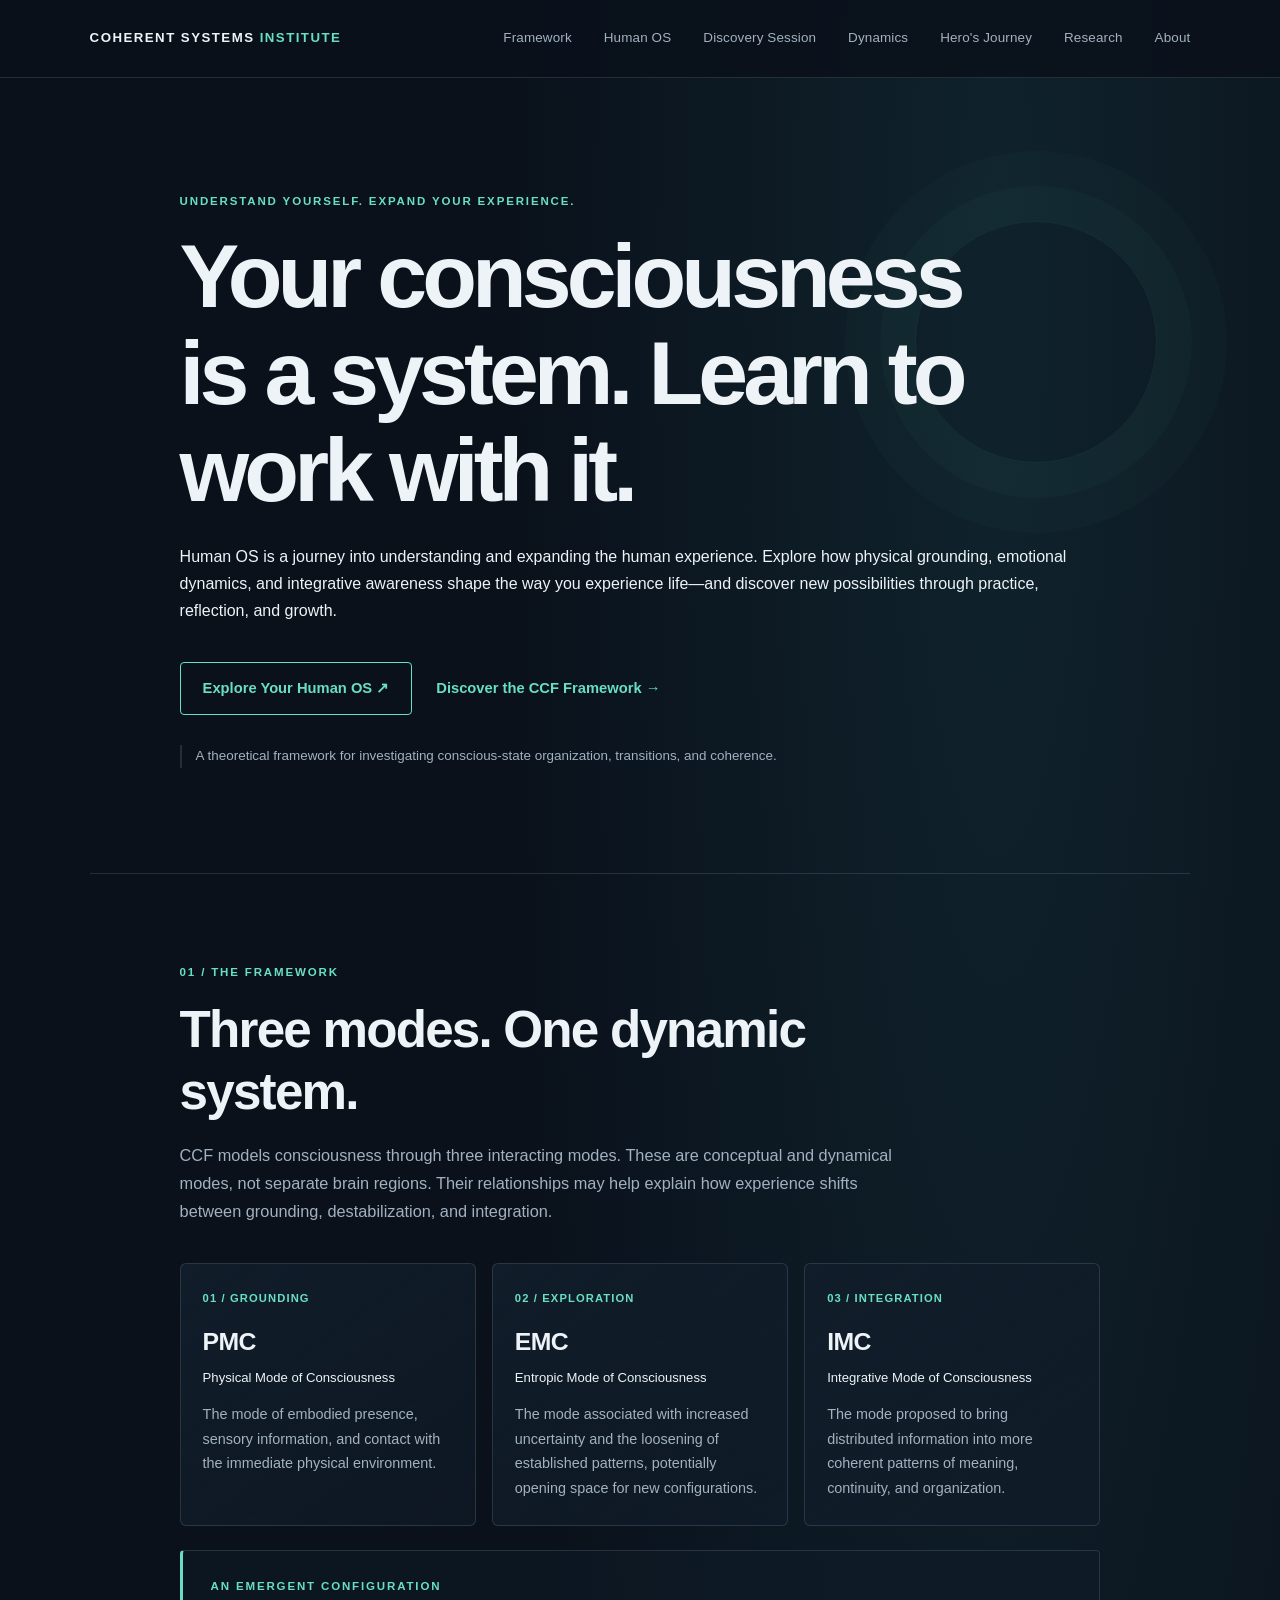
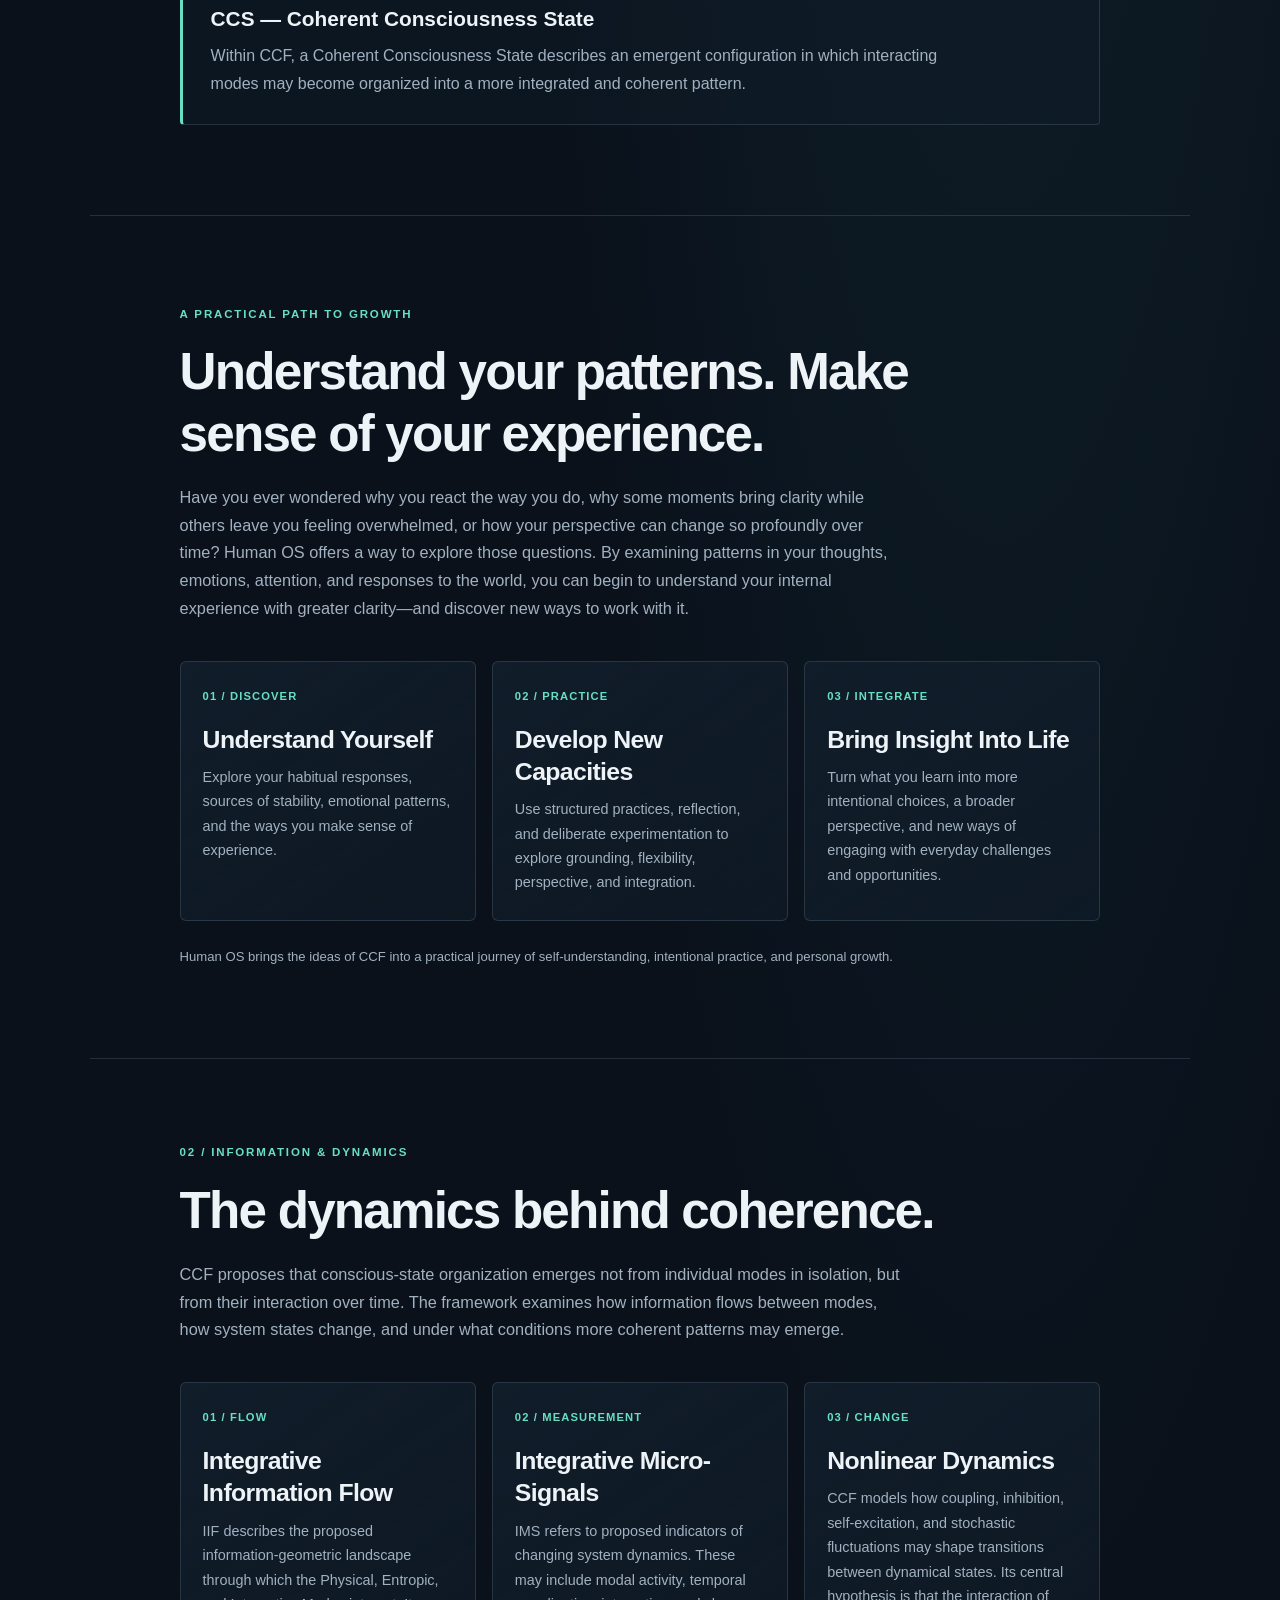
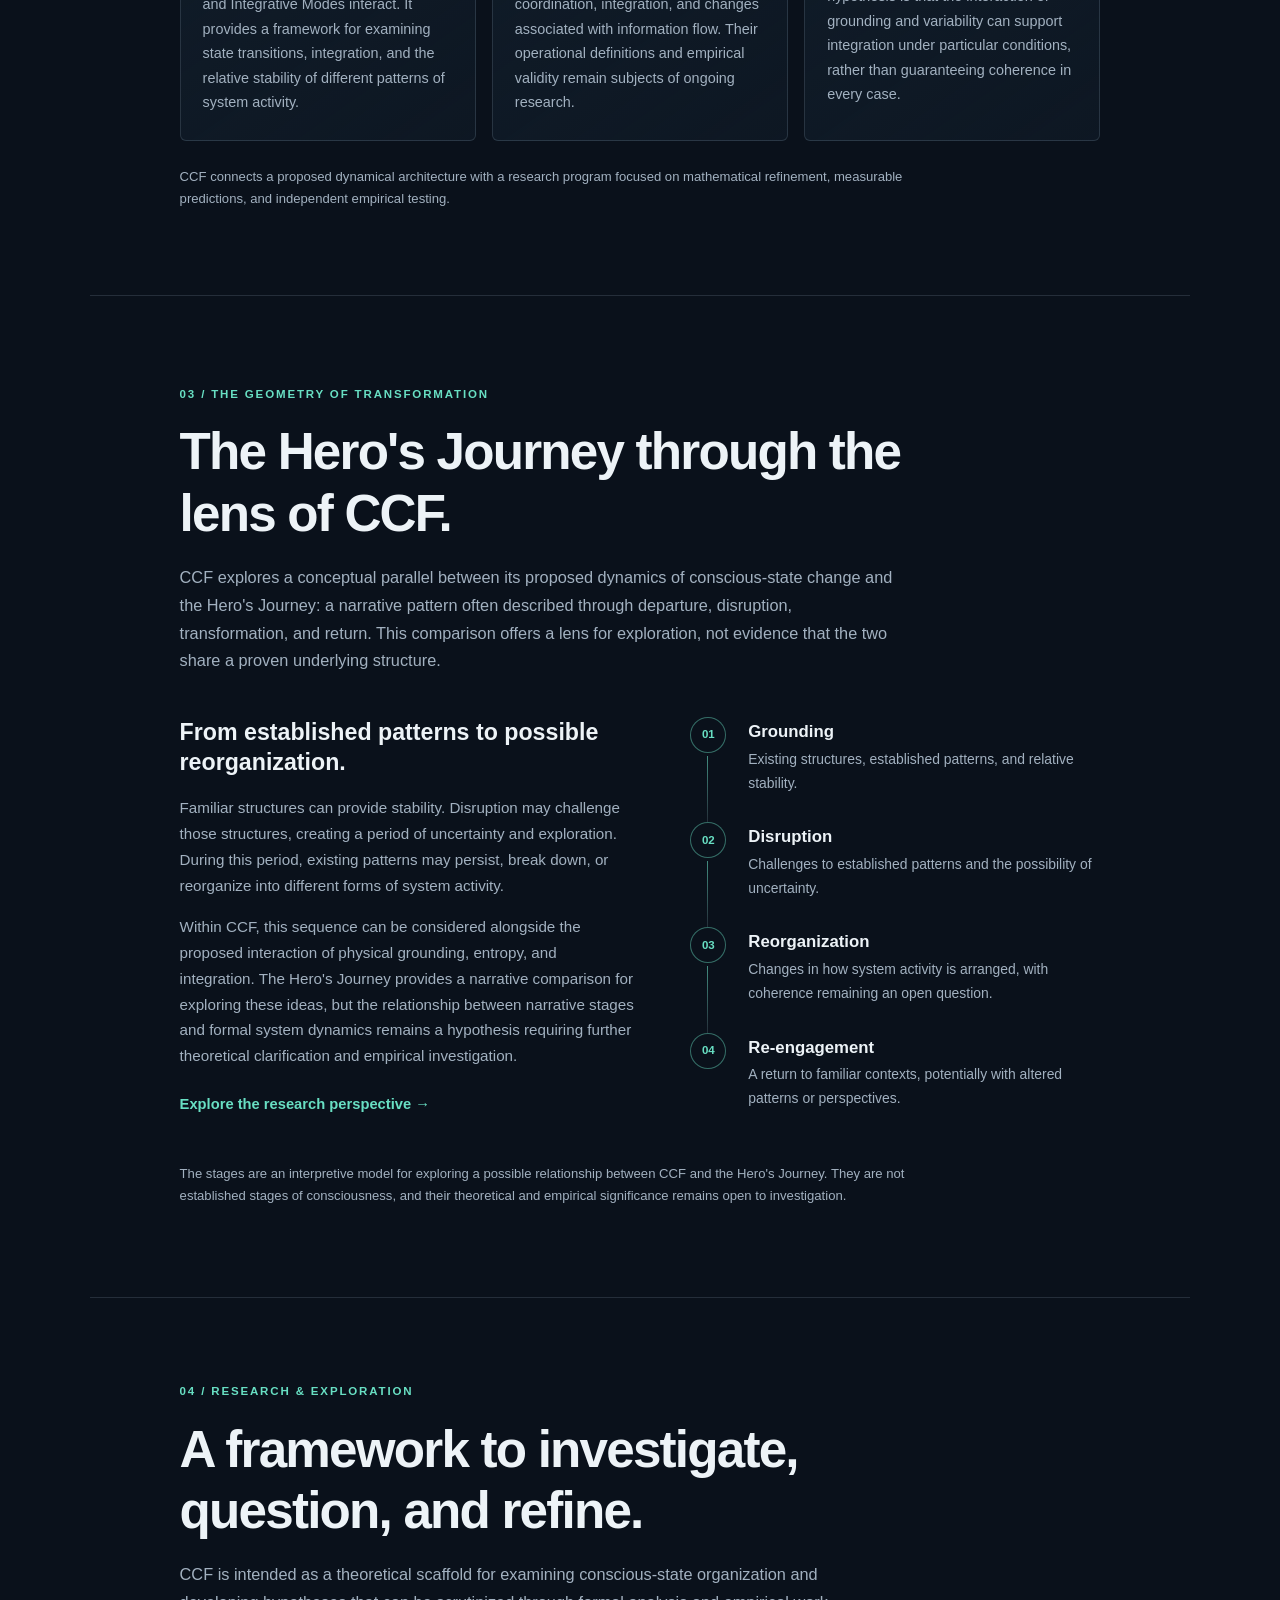
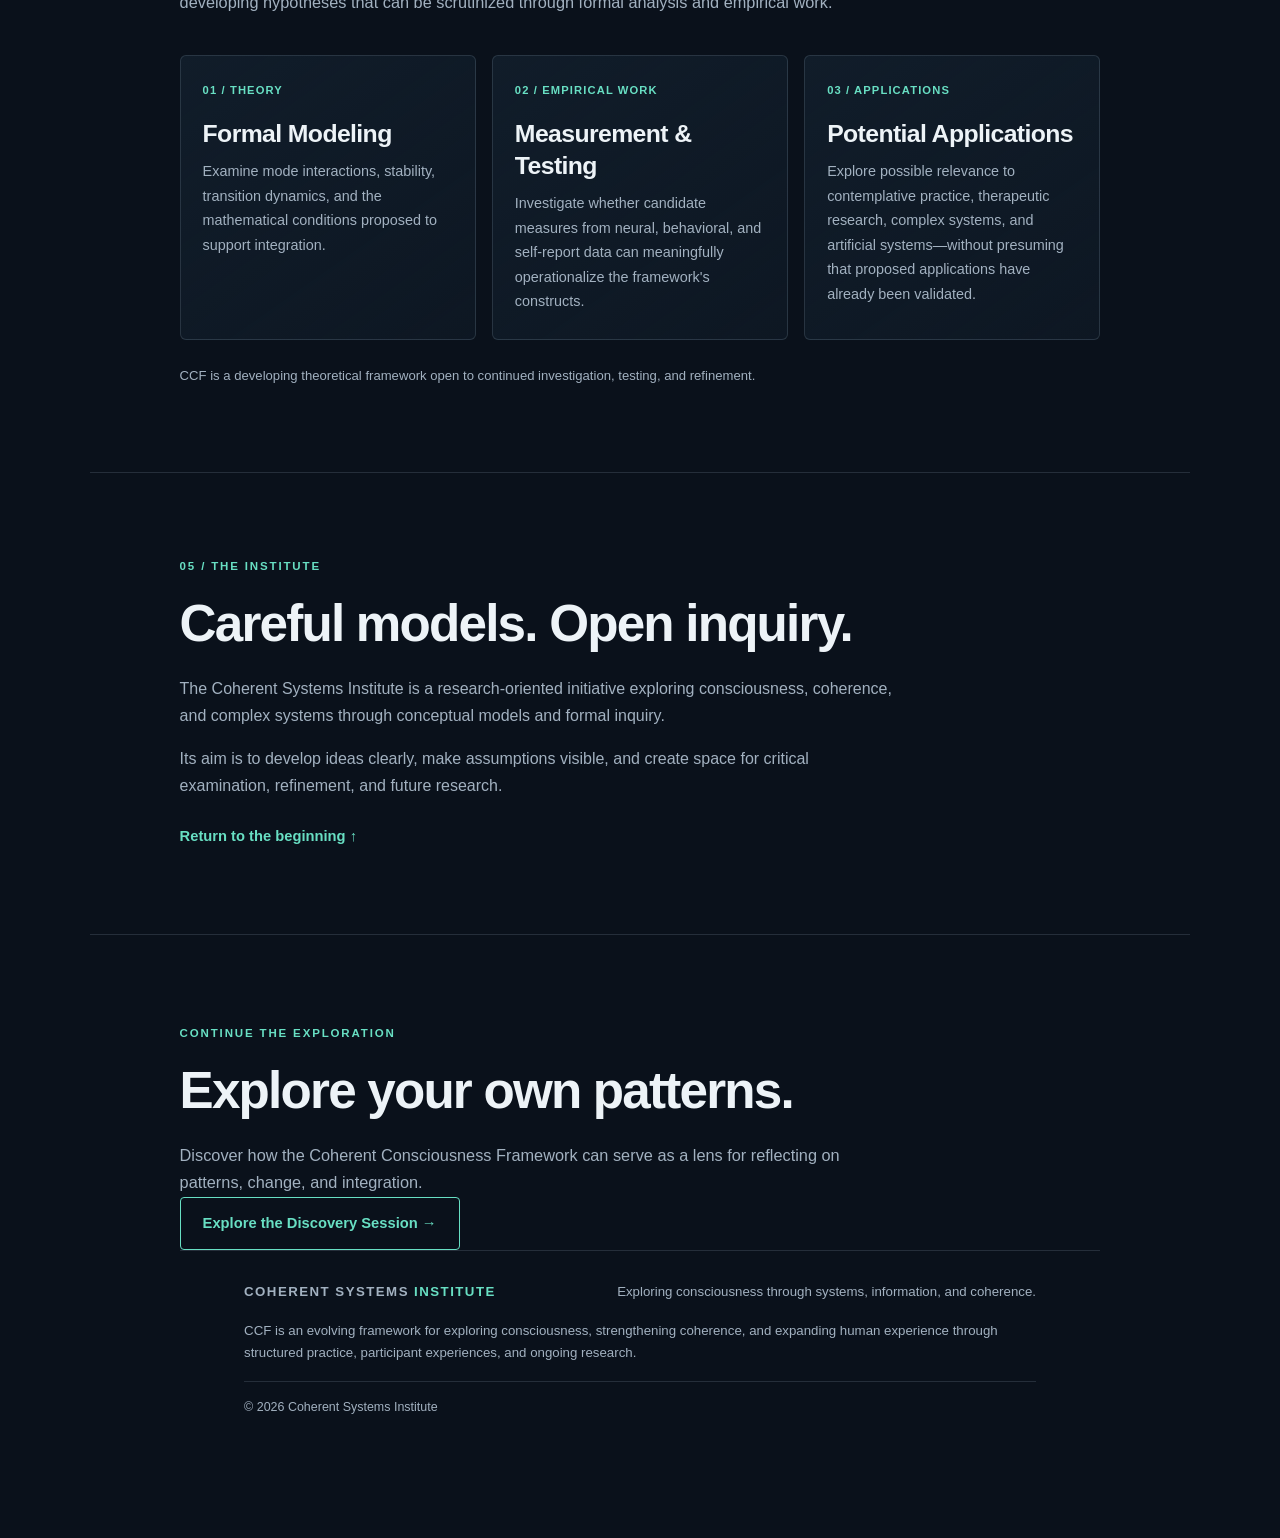
==== index.html @ 63ec87c4 "commit" ====
<!doctype html>
<html lang="en">
<head>
  <meta charset="utf-8">
  <meta name="viewport" content="width=device-width, initial-scale=1">

  <meta
    name="description"
    content="Explore the Coherent Consciousness Framework (CCF), a theoretical model of consciousness involving three interacting modes, Integrative Information Flow, and coherent conscious states."
  >

  <meta name="theme-color" content="#0b1118">
  <title>Coherent Systems Institute | Coherent Consciousness Framework</title>

  <link rel="stylesheet" href="css/style.css">
  <script src="js/script.js" defer></script>
</head>

<body>
  <header class="site-header">
    <a class="brand" href="#home" aria-label="Coherent Systems Institute home">
      COHERENT SYSTEMS <span>INSTITUTE</span>
    </a>

    <nav aria-label="Main navigation">
  <a href="framework.html">Framework</a>
  <a href="human-os.html">Human OS</a>
  <a href="discovery-session.html">Discovery Session</a>
  <a href="index.html#dynamics">Dynamics</a>
  <a href="index.html#journey">Hero's Journey</a>
  <a href="index.html#research">Research</a>
  <a href="index.html#about">About</a>
</nav>

  </header>

  <main id="home">
    <!-- HERO -->
    <section class="hero">
      <p class="eyebrow">
        UNDERSTAND YOURSELF. EXPAND YOUR EXPERIENCE.
      </p>

      <h1>Your consciousness is a system. Learn to work with it.</h1>

      <p>
          Human OS is a journey into understanding and expanding the human
          experience. Explore how physical grounding, emotional dynamics,
          and integrative awareness shape the way you experience life—and
          discover new possibilities through practice, reflection, and growth.
      </p>

      <div class="hero-actions">
      <a class="button" href="human-os.html">
        Explore Your Human OS ↗
      </a>
      <a class="text-link" href="framework.html">
        Discover the CCF Framework →
      </a>
      </div>

      <p class="hero-note">
        A theoretical framework for investigating conscious-state
        organization, transitions, and coherence.
      </p>
    </section>

    <!-- THE THREE FUNDAMENTAL MODES -->
    <section id="framework" class="section">
      <p class="eyebrow">01 / THE FRAMEWORK</p>

      <h2>Three modes. One dynamic system.</h2>

      <p class="section-intro">
        CCF models consciousness through three interacting modes.
        These are conceptual and dynamical modes, not separate brain
        regions. Their relationships may help explain how experience
        shifts between grounding, destabilization, and integration.
      </p>

      <div class="cards">
        <article class="card">
          <span class="card-number">01 / GROUNDING</span>
          <h3>PMC</h3>
          <p class="card-subtitle">Physical Mode of Consciousness</p>
          <p>
            The mode of embodied presence, sensory information, and
            contact with the immediate physical environment.
          </p>
        </article>

        <article class="card">
          <span class="card-number">02 / EXPLORATION</span>
          <h3>EMC</h3>
          <p class="card-subtitle">Entropic Mode of Consciousness</p>
          <p>
            The mode associated with increased uncertainty and the
            loosening of established patterns, potentially opening
            space for new configurations.
          </p>
        </article>

        <article class="card">
          <span class="card-number">03 / INTEGRATION</span>
          <h3>IMC</h3>
          <p class="card-subtitle">Integrative Mode of Consciousness</p>
          <p>
            The mode proposed to bring distributed information into
            more coherent patterns of meaning, continuity, and
            organization.
          </p>
        </article>
      </div>

      <div class="framework-note">
        <p class="eyebrow">AN EMERGENT CONFIGURATION</p>
        <h3>CCS — Coherent Consciousness State</h3>
        <p>
          Within CCF, a Coherent Consciousness State describes an emergent
         configuration in which interacting modes may become organized
         into a more integrated and coherent pattern.
        </p>
      </div>
    </section>

    <!-- HUMAN OS -->
    <section id="human-os" class="section">
      <p class="eyebrow">A PRACTICAL PATH TO GROWTH</p>

      <h2>Understand your patterns. Make sense of your experience.</h2>

      <p class="section-intro">
        Have you ever wondered why you react the way you do, why some
        moments bring clarity while others leave you feeling overwhelmed,
        or how your perspective can change so profoundly over time?

        Human OS offers a way to explore those questions. By examining
        patterns in your thoughts, emotions, attention, and responses to
        the world, you can begin to understand your internal experience
        with greater clarity—and discover new ways to work with it.
      </p>

      <div class="cards">
        <article class="card">
          <span class="card-number">01 / DISCOVER</span>
          <h3>Understand Yourself</h3>
          <p>
            Explore your habitual responses, sources of stability,
            emotional patterns, and the ways you make sense of experience.
          </p>
        </article>

        <article class="card">
          <span class="card-number">02 / PRACTICE</span>
          <h3>Develop New Capacities</h3>
          <p>
            Use structured practices, reflection, and deliberate
            experimentation to explore grounding, flexibility,
            perspective, and integration.
          </p>
        </article>

        <article class="card">
          <span class="card-number">03 / INTEGRATE</span>
          <h3>Bring Insight Into Life</h3>
          <p>
            Turn what you learn into more intentional choices,
            a broader perspective, and new ways of engaging with
            everyday challenges and opportunities.
          </p>
        </article>
      </div>

      <p class="section-footnote">
        Human OS brings the ideas of CCF into a practical journey of
        self-understanding, intentional practice, and personal growth.
      </p>
    </section>
    
    <!-- INFORMATION FLOW AND DYNAMICS -->
    <section id="dynamics" class="section research-section">
  <p class="eyebrow">02 / INFORMATION & DYNAMICS</p>

  <h2>The dynamics behind coherence.</h2>

  <p class="section-intro">
    CCF proposes that conscious-state organization emerges not
    from individual modes in isolation, but from their interaction
    over time. The framework examines how information flows between
    modes, how system states change, and under what conditions
    more coherent patterns may emerge.
  </p>

  <div class="cards">
    <article class="card">
      <span class="card-number">01 / FLOW</span>
      <h3>Integrative Information Flow</h3>
      <p>
        IIF describes the proposed information-geometric landscape
        through which the Physical, Entropic, and Integrative Modes
        interact. It provides a framework for examining state
        transitions, integration, and the relative stability of
        different patterns of system activity.
      </p>
    </article>

    <article class="card">
      <span class="card-number">02 / MEASUREMENT</span>
      <h3>Integrative Micro-Signals</h3>
      <p>
        IMS refers to proposed indicators of changing system
        dynamics. These may include modal activity, temporal
        coordination, integration, and changes associated with
        information flow. Their operational definitions and
        empirical validity remain subjects of ongoing research.
      </p>
    </article>

    <article class="card">
      <span class="card-number">03 / CHANGE</span>
      <h3>Nonlinear Dynamics</h3>
      <p>
        CCF models how coupling, inhibition, self-excitation,
        and stochastic fluctuations may shape transitions between
        dynamical states. Its central hypothesis is that the
        interaction of grounding and variability can support
        integration under particular conditions, rather than
        guaranteeing coherence in every case.
      </p>
    </article>
  </div>

  <p class="section-footnote">
    CCF connects a proposed dynamical architecture with a research
    program focused on mathematical refinement, measurable
    predictions, and independent empirical testing.
  </p>
</section>

    <!-- HERO'S JOURNEY -->
    <section id="journey" class="section journey-section">
  <p class="eyebrow">03 / THE GEOMETRY OF TRANSFORMATION</p>

  <h2>The Hero's Journey through the lens of CCF.</h2>

  <p class="section-intro">
    CCF explores a conceptual parallel between its proposed
    dynamics of conscious-state change and the Hero's Journey:
    a narrative pattern often described through departure,
    disruption, transformation, and return. This comparison
    offers a lens for exploration, not evidence that the two
    share a proven underlying structure.
  </p>

  <div class="journey-content">
    <div class="journey-copy">
      <h3>From established patterns to possible reorganization.</h3>

      <p>
        Familiar structures can provide stability. Disruption
        may challenge those structures, creating a period of
        uncertainty and exploration. During this period, existing
        patterns may persist, break down, or reorganize into
        different forms of system activity.
      </p>

      <p>
        Within CCF, this sequence can be considered alongside
        the proposed interaction of physical grounding, entropy,
        and integration. The Hero's Journey provides a narrative
        comparison for exploring these ideas, but the relationship
        between narrative stages and formal system dynamics
        remains a hypothesis requiring further theoretical
        clarification and empirical investigation.
      </p>

      <a class="text-link" href="#research">
        Explore the research perspective →
      </a>
    </div>

    <div class="journey-stages" aria-label="Conceptual stages in an interpretive transformation model">
      <div class="journey-stage">
        <span class="stage-marker">01</span>
        <div>
          <h3>Grounding</h3>
          <p>Existing structures, established patterns, and relative stability.</p>
        </div>
      </div>

      <div class="journey-stage">
        <span class="stage-marker">02</span>
        <div>
          <h3>Disruption</h3>
          <p>Challenges to established patterns and the possibility of uncertainty.</p>
        </div>
      </div>

      <div class="journey-stage">
        <span class="stage-marker">03</span>
        <div>
          <h3>Reorganization</h3>
          <p>Changes in how system activity is arranged, with coherence remaining an open question.</p>
        </div>
      </div>

      <div class="journey-stage">
        <span class="stage-marker">04</span>
        <div>
          <h3>Re-engagement</h3>
          <p>A return to familiar contexts, potentially with altered patterns or perspectives.</p>
        </div>
      </div>
    </div>
  </div>

  <p class="section-footnote">
    The stages are an interpretive model for exploring a possible
    relationship between CCF and the Hero's Journey. They are not
    established stages of consciousness, and their theoretical
    and empirical significance remains open to investigation.
  </p>
</section>

    <!-- RESEARCH -->
    <section id="research" class="section research-section">
      <p class="eyebrow">04 / RESEARCH & EXPLORATION</p>

      <h2>A framework to investigate, question, and refine.</h2>

      <p class="section-intro">
        CCF is intended as a theoretical scaffold for examining
        conscious-state organization and developing hypotheses that
        can be scrutinized through formal analysis and empirical work.
      </p>

      <div class="cards">
        <article class="card">
          <span class="card-number">01 / THEORY</span>
          <h3>Formal Modeling</h3>
          <p>
            Examine mode interactions, stability, transition dynamics,
            and the mathematical conditions proposed to support
            integration.
          </p>
        </article>

        <article class="card">
          <span class="card-number">02 / EMPIRICAL WORK</span>
          <h3>Measurement & Testing</h3>
          <p>
            Investigate whether candidate measures from neural,
            behavioral, and self-report data can meaningfully
            operationalize the framework's constructs.
          </p>
        </article>

        <article class="card">
          <span class="card-number">03 / APPLICATIONS</span>
          <h3>Potential Applications</h3>
          <p>
            Explore possible relevance to contemplative practice,
            therapeutic research, complex systems, and artificial
            systems—without presuming that proposed applications
            have already been validated.
          </p>
        </article>
      </div>

      <p class="section-footnote">
        CCF is a developing theoretical framework open to continued
        investigation, testing, and refinement.
      </p>
    </section>

    <!-- INSTITUTE -->
    <section id="about" class="section about-section">
      <p class="eyebrow">05 / THE INSTITUTE</p>

      <h2>Careful models. Open inquiry.</h2>

      <p>
        The Coherent Systems Institute is a research-oriented initiative
        exploring consciousness, coherence, and complex systems through
        conceptual models and formal inquiry.
      </p>

      <p>
        Its aim is to develop ideas clearly, make assumptions visible,
        and create space for critical examination, refinement, and
        future research.
      </p>

      <a class="text-link" href="#home">Return to the beginning ↑</a>
    </section>
  </main>
<section class="section discovery-cta">
  <p class="eyebrow">CONTINUE THE EXPLORATION</p>
  <h2>Explore your own patterns.</h2>
  <p class="section-intro">
    Discover how the Coherent Consciousness Framework can serve
    as a lens for reflecting on patterns, change, and integration.
  </p>
  <a class="button button-primary" href="discovery-session.html">
    Explore the Discovery Session →
  </a>
<footer class="site-footer">
    <a class="brand" href="#home">
      COHERENT SYSTEMS <span>INSTITUTE</span>
    </a>

    <p>
      Exploring consciousness through systems, information, and coherence.
    </p>

    <p class="footer-note">
      CCF is an evolving framework for exploring consciousness,
      strengthening coherence, and expanding human experience through
      structured practice, participant experiences, and ongoing research.
    </p>

    <p class="copyright">
      © <span id="current-year">2026</span> Coherent Systems Institute
    </p>
  </footer>
</body>
</html>
---- css/style.css ----
:root {
  color-scheme: dark;
  --bg: #0a111b;
  --surface: #111d2a;
  --surface-raised: #152535;
  --text: #edf3f7;
  --muted: #a2b1c0;
  --accent: #68dfc3;
  --accent-soft: rgba(104, 223, 195, 0.1);
  --border: rgba(190, 216, 230, 0.15);
  --content-width: 1100px;
}

* {
  box-sizing: border-box;
}

html {
  scroll-behavior: smooth;
  scroll-padding-top: 90px;
}

body {
  margin: 0;
  background:
    radial-gradient(
      ellipse at 78% 5%,
      rgba(40, 113, 119, 0.18),
      transparent 35%
    ),
    var(--bg);
  color: var(--text);
  font-family: Inter, "Segoe UI", Arial, sans-serif;
  line-height: 1.7;
}

a {
  color: inherit;
  text-decoration: none;
}

a:focus-visible {
  outline: 2px solid var(--accent);
  outline-offset: 5px;
}

.site-header {
  position: relative;
  z-index: 2;
  min-height: 78px;
  padding: 20px 7%;
  display: flex;
  justify-content: space-between;
  align-items: center;
  gap: 24px;
  border-bottom: 1px solid var(--border);
  background: rgba(10, 17, 27, 0.88);
}

.brand {
  flex-shrink: 0;
  font-size: 0.83rem;
  font-weight: 800;
  letter-spacing: 0.11em;
}

.brand span {
  color: var(--accent);
}

nav {
  display: flex;
  align-items: center;
  justify-content: space-between;
  gap: 32px;
  flex-wrap: wrap;
}

nav a,
footer a {
  color: var(--muted);
  font-size: 0.84rem;
  font-weight: 400;
  letter-spacing: 0.01em;
  line-height: 1.5;
  text-decoration: none;
  transition: color 0.2s ease;
}

nav a:hover,
footer a:hover {
  color: var(--accent);
}

.hero {
  position: relative;
  max-width: var(--content-width);
  min-height: 590px;
  margin: 0 auto;
  padding: 115px 7% 105px;
  display: flex;
  flex-direction: column;
  align-items: flex-start;
  justify-content: center;
}

.hero::before {
  content: "";
  position: absolute;
  top: 18%;
  right: 3%;
  width: 240px;
  height: 240px;
  border: 1px solid rgba(104, 223, 195, 0.08);
  border-radius: 50%;
  box-shadow:
    0 0 0 35px rgba(104, 223, 195, 0.025),
    0 0 0 70px rgba(104, 223, 195, 0.018);
  pointer-events: none;
}

.eyebrow {
  margin-bottom: 18px;
  color: var(--accent);
  font-size: 0.72rem;
  font-weight: 700;
  letter-spacing: 0.16em;
  line-height: 1.5;
}

h1,
h2,
h3,
p {
  margin-top: 0;
}

h1 {
  position: relative;
  max-width: 850px;
  margin-bottom: 24px;
  font-size: clamp(2.7rem, 7vw, 5.6rem);
  line-height: 1.08;
  letter-spacing: -0.055em;
}

h1 em {
  color: var(--accent);
  font-weight: 500;
  font-style: normal;
}

.intro {
  max-width: 650px;
  margin-bottom: 0;
  color: var(--muted);
  font-size: 1.12rem;
}

.hero-actions {
  display: flex;
  align-items: center;
  flex-wrap: wrap;
  gap: 24px;
  margin-top: 22px;
}

.button {
  display: inline-block;
  padding: 13px 22px;
  border: 1px solid var(--accent);
  border-radius: 4px;
  color: var(--accent);
  font-size: 0.92rem;
  font-weight: 700;
  transition: background 0.2s ease, color 0.2s ease,
    transform 0.2s ease;
}

.button:hover {
  background: var(--accent);
  color: var(--bg);
  transform: translateY(-2px);
}

.text-link {
  display: inline-block;
  color: var(--accent);
  font-size: 0.92rem;
  font-weight: 600;
  transition: opacity 0.2s ease;
}

.text-link:hover {
  opacity: 0.75;
}

.hero-note {
  max-width: 600px;
  margin: 30px 0 0;
  padding-left: 14px;
  border-left: 2px solid var(--border);
  color: var(--muted);
  font-size: 0.84rem;
}

.section {
  max-width: var(--content-width);
  margin: 0 auto;
  padding: 90px 7%;
  border-top: 1px solid var(--border);
}

h2 {
  max-width: 760px;
  margin-bottom: 20px;
  font-size: clamp(2rem, 4vw, 3.25rem);
  line-height: 1.2;
  letter-spacing: -0.035em;
}

h3 {
  line-height: 1.3;
}

.section-intro {
  max-width: 720px;
  margin-bottom: 0;
  color: var(--muted);
  font-size: 1.02rem;
}

.cards {
  display: grid;
  grid-template-columns: repeat(3, minmax(0, 1fr));
  gap: 16px;
  margin-top: 38px;
}

.card {
  min-width: 0;
  min-height: 220px;
  padding: 25px 22px;
  background:
    linear-gradient(145deg, var(--surface), rgba(17, 29, 42, 0.55));
  border: 1px solid var(--border);
  border-radius: 6px;
  transition: border-color 0.2s ease, transform 0.2s ease,
    background 0.2s ease;
}

.card:hover {
  background: linear-gradient(145deg, var(--surface-raised), var(--surface));
  border-color: rgba(104, 223, 195, 0.55);
  transform: translateY(-3px);
}

.card-number {
  display: block;
  color: var(--accent);
  font-size: 0.7rem;
  font-weight: 700;
  letter-spacing: 0.1em;
}

.card h3 {
  margin: 18px 0 9px;
  font-size: 1.55rem;
  letter-spacing: -0.025em;
}

.card p {
  margin-bottom: 0;
  color: var(--muted);
  font-size: 0.9rem;
  overflow-wrap: anywhere;
}

.card .card-subtitle {
  margin-bottom: 15px;
  color: var(--text);
  font-size: 0.82rem;
  line-height: 1.5;
}

.framework-note {
  margin-top: 24px;
  padding: 27px 28px;
  border: 1px solid var(--border);
  border-left: 3px solid var(--accent);
  border-radius: 4px;
  background: rgba(17, 29, 42, 0.45);
}

.framework-note .eyebrow {
  margin-bottom: 10px;
}

.framework-note h3 {
  margin-bottom: 10px;
  font-size: 1.3rem;
}

.framework-note p:last-child {
  max-width: 760px;
  margin-bottom: 0;
  color: var(--muted);
}

.research-section,
.about-section {
  padding-top: 85px;
  padding-bottom: 85px;
}

.section-footnote {
  max-width: 760px;
  margin: 25px 0 0;
  color: var(--muted);
  font-size: 0.82rem;
}

/* Hero's Journey */

.journey-section {
  position: relative;
  overflow: hidden;
}

.journey-content {
  display: grid;
  grid-template-columns: minmax(0, 1fr) minmax(0, 0.9fr);
  gap: 55px;
  align-items: start;
  margin-top: 42px;
}

.journey-copy h3 {
  margin-bottom: 18px;
  font-size: 1.45rem;
}

.journey-copy p {
  color: var(--muted);
  font-size: 0.95rem;
}

.journey-copy .text-link {
  margin-top: 8px;
}

.journey-stages {
  position: relative;
  display: grid;
  gap: 0;
}

.journey-stage {
  position: relative;
  display: grid;
  grid-template-columns: 42px minmax(0, 1fr);
  gap: 16px;
  padding: 0 0 27px;
}

.journey-stage:not(:last-child)::after {
  content: "";
  position: absolute;
  top: 39px;
  bottom: 0;
  left: 17px;
  width: 1px;
  background: linear-gradient(
    to bottom,
    rgba(104, 223, 195, 0.6),
    var(--border)
  );
}

.stage-marker {
  position: relative;
  z-index: 1;
  display: grid;
  place-items: center;
  width: 36px;
  height: 36px;
  border: 1px solid rgba(104, 223, 195, 0.45);
  border-radius: 50%;
  background: var(--bg);
  color: var(--accent);
  font-size: 0.72rem;
  font-weight: 700;
}

.journey-stage h3 {
  margin: 4px 0 5px;
  font-size: 1.05rem;
}

.journey-stage p {
  margin-bottom: 0;
  color: var(--muted);
  font-size: 0.87rem;
}

/* Institute and footer */

.about-section > p:not(.eyebrow) {
  max-width: 720px;
  color: var(--muted);
}

.about-section .text-link {
  margin-top: 8px;
}

.site-footer {
  display: grid;
  grid-template-columns: 1fr auto;
  align-items: center;
  gap: 16px 30px;
  padding: 30px 7%;
  border-top: 1px solid var(--border);
}

.site-footer .brand {
  justify-self: start;
}

.site-footer p {
  margin: 0;
  color: var(--muted);
  font-size: 0.83rem;
}

.site-footer > p:nth-of-type(1) {
  justify-self: end;
  text-align: right;
}

.site-footer .footer-note,
.site-footer .copyright {
  grid-column: 1 / -1;
}

.site-footer .footer-note {
  max-width: 760px;
}

.site-footer .copyright {
  padding-top: 15px;
  border-top: 1px solid var(--border);
  font-size: 0.78rem;
}

/* Responsive layouts */

@media (max-width: 900px) {
  .site-header {
    align-items: flex-start;
    flex-direction: column;
  }

  nav {
    gap: 12px 20px;
  }

  .hero::before {
    right: 8%;
    width: 170px;
    height: 170px;
    opacity: 0.65;
  }

  .journey-content {
    grid-template-columns: 1fr;
    gap: 35px;
  }
}

@media (max-width: 760px) {
  .hero {
    min-height: 480px;
    padding-top: 85px;
    padding-bottom: 80px;
  }

  .section {
    padding-top: 68px;
    padding-bottom: 68px;
  }

  .cards {
    grid-template-columns: repeat(2, minmax(0, 1fr));
  }

  .card {
    min-height: 0;
  }

  .site-footer {
    grid-template-columns: 1fr;
  }

  .site-footer > p:nth-of-type(1) {
    justify-self: start;
    text-align: left;
  }

  .site-footer .footer-note,
  .site-footer .copyright {
    grid-column: auto;
  }
}

@media (max-width: 480px) {
  .site-header {
    padding: 18px 6%;
  }

  .brand {
    font-size: 0.74rem;
  }

  nav {
    gap: 10px 16px;
  }

  nav a {
    font-size: 0.82rem;
  }

  .hero {
    min-height: 440px;
    padding: 72px 6%;
  }

  .hero::before {
    top: 12%;
    right: 4%;
    width: 120px;
    height: 120px;
  }

  h1 {
    font-size: clamp(2.55rem, 12vw, 3.5rem);
  }

  .hero-actions {
    align-items: flex-start;
    flex-direction: column;
    gap: 18px;
  }

  .section {
    padding-right: 6%;
    padding-left: 6%;
  }

  .cards {
    grid-template-columns: 1fr;
  }

  .framework-note {
    padding: 22px 20px;
  }

  .journey-content {
    gap: 28px;
  }

  .site-footer {
    padding-right: 6%;
    padding-left: 6%;
  }
}

@media (prefers-reduced-motion: reduce) {
  html {
    scroll-behavior: auto;
  }

  *,
  *::before,
  *::after {
    transition-duration: 0.01ms !important;
    animation-duration: 0.01ms !important;
    animation-iteration-count: 1 !important;
  }
}
/* Human OS: compact discovery cards */
#discover .card-grid {
    grid-template-columns: repeat(2, minmax(0, 1fr));
    gap: 16px;
}

#discover .card {
    padding: 20px;
}

#discover .card h3 {
    font-size: 1.1rem;
    margin-bottom: 8px;
}

#discover .card p {
    font-size: 0.92rem;
    line-height: 1.6;
}

@media (max-width: 600px) {
    #discover .card-grid {
        grid-template-columns: 1fr;
    }
}
/* Subtle transition into the discovery section */
#discover {
    background: linear-gradient(
        180deg,
        rgba(35, 155, 135, 0.04),
        rgba(35, 155, 135, 0.10)
    );
    border-radius: 18px;
    padding: 40px 28px;
    margin-top: 24px;
}

@media (max-width: 600px) {
    #discover {
        padding: 28px 16px;
    }
}
/* YOUR JOURNEY — animated background */
#offerings,
#book-details,
#program-details,
#conversation-details {
    position: relative;
    isolation: isolate;
}

#offerings::before,
#book-details::before,
#program-details::before,
#conversation-details::before {
    content: "";
    position: absolute;
    inset: 0;
    z-index: -1;
    pointer-events: none;
    background:
        radial-gradient(
            ellipse at 15% 30%,
            rgba(35, 155, 135, 0.16),
            transparent 45%
        ),
        radial-gradient(
            ellipse at 85% 70%,
            rgba(50, 100, 170, 0.14),
            transparent 45%
        );
    background-size: 160% 160%;
    animation: journeyBackgroundFlow 16s ease-in-out infinite alternate;
    border-radius: 18px;
}

@keyframes journeyBackgroundFlow {
    0% {
        background-position: 0% 20%, 100% 80%;
    }
    50% {
        background-position: 70% 60%, 20% 30%;
    }
    100% {
        background-position: 100% 80%, 0% 20%;
    }
}

@media (prefers-reduced-motion: reduce) {
    #offerings::before,
    #book-details::before,
    #program-details::before,
    #conversation-details::before {
        animation: none;
    }
}

/* HUMAN OS DISCOVERY SESSION PAGE */

body.discovery-page main {
    padding-bottom: 60px;
}

.discovery-page .section {
    padding-top: 48px;
    padding-bottom: 48px;
}

.discovery-page .section-header {
    max-width: 760px;
    margin-left: auto;
    margin-right: auto;
}

.discovery-page .section-header h1 {
    font-size: clamp(2.3rem, 5vw, 3.8rem);
    line-height: 1.12;
    margin-bottom: 22px;
}

.discovery-page .section-header h2 {
    font-size: clamp(1.7rem, 3vw, 2.4rem);
    margin-bottom: 14px;
}

.discovery-page .discovery-form {
    width: min(100% - 36px, 680px);
    margin: 0 auto;
    padding: clamp(24px, 5vw, 44px);
    border: 1px solid rgba(120, 150, 160, 0.25);
    border-radius: 20px;
    background: rgba(255, 255, 255, 0.045);
    box-shadow: 0 18px 55px rgba(0, 0, 0, 0.12);
    box-sizing: border-box;
}

.discovery-page .form-group {
    margin-bottom: 24px;
}

.discovery-page .form-group label {
    display: block;
    margin-bottom: 9px;
    font-weight: 600;
    line-height: 1.5;
}

.discovery-page .form-group input,
.discovery-page .form-group select,
.discovery-page .form-group textarea {
    display: block;
    width: 100%;
    box-sizing: border-box;
    padding: 14px 15px;
    border: 1px solid rgba(130, 150, 165, 0.45);
    border-radius: 10px;
    background: rgba(120, 140, 155, 0.08);
    color: inherit;
    font: inherit;
    transition: border-color 0.2s ease, box-shadow 0.2s ease;
}

.discovery-page .form-group input:focus,
.discovery-page .form-group select:focus,
.discovery-page .form-group textarea:focus {
    outline: none;
    border-color: #319d91;
    box-shadow: 0 0 0 3px rgba(49, 157, 145, 0.16);
}

.discovery-page .form-group textarea {
    min-height: 140px;
    resize: vertical;
}

.discovery-page .form-group select option {
    color: #17232b;
    background: #ffffff;
}

.discovery-page .form-note {
    margin: 8px 0 24px;
    font-size: 0.92rem;
    line-height: 1.7;
    opacity: 0.8;
}

.discovery-page .discovery-form button {
    width: 100%;
    min-height: 52px;
    padding: 14px 22px;
    border: none;
    border-radius: 10px;
    cursor: pointer;
    font: inherit;
    font-weight: 700;
    transition: transform 0.2s ease, filter 0.2s ease;
}

.discovery-page .discovery-form button:hover {
    transform: translateY(-2px);
    filter: brightness(1.08);
}

.discovery-page #form-message {
    margin-top: 18px;
    line-height: 1.6;
}

@media (max-width: 600px) {
    .discovery-page .section {
        padding-top: 32px;
        padding-bottom: 32px;
    }

    .discovery-page .discovery-form {
        width: calc(100% - 28px);
        padding: 22px 18px;
    }
}

@media (prefers-reduced-motion: reduce) {
    .discovery-page .form-group input,
    .discovery-page .form-group select,
    .discovery-page .form-group textarea,
    .discovery-page .discovery-form button {
        transition: none;
    }
}
@media (max-width: 800px) {
  .cards {
    grid-template-columns: repeat(2, minmax(0, 1fr));
  }
}

@media (max-width: 560px) {
  .cards {
    grid-template-columns: 1fr;
    gap: 14px;
    margin-top: 28px;
  }

  .card {
    min-height: 0;
    padding: 22px 20px;
  }
}
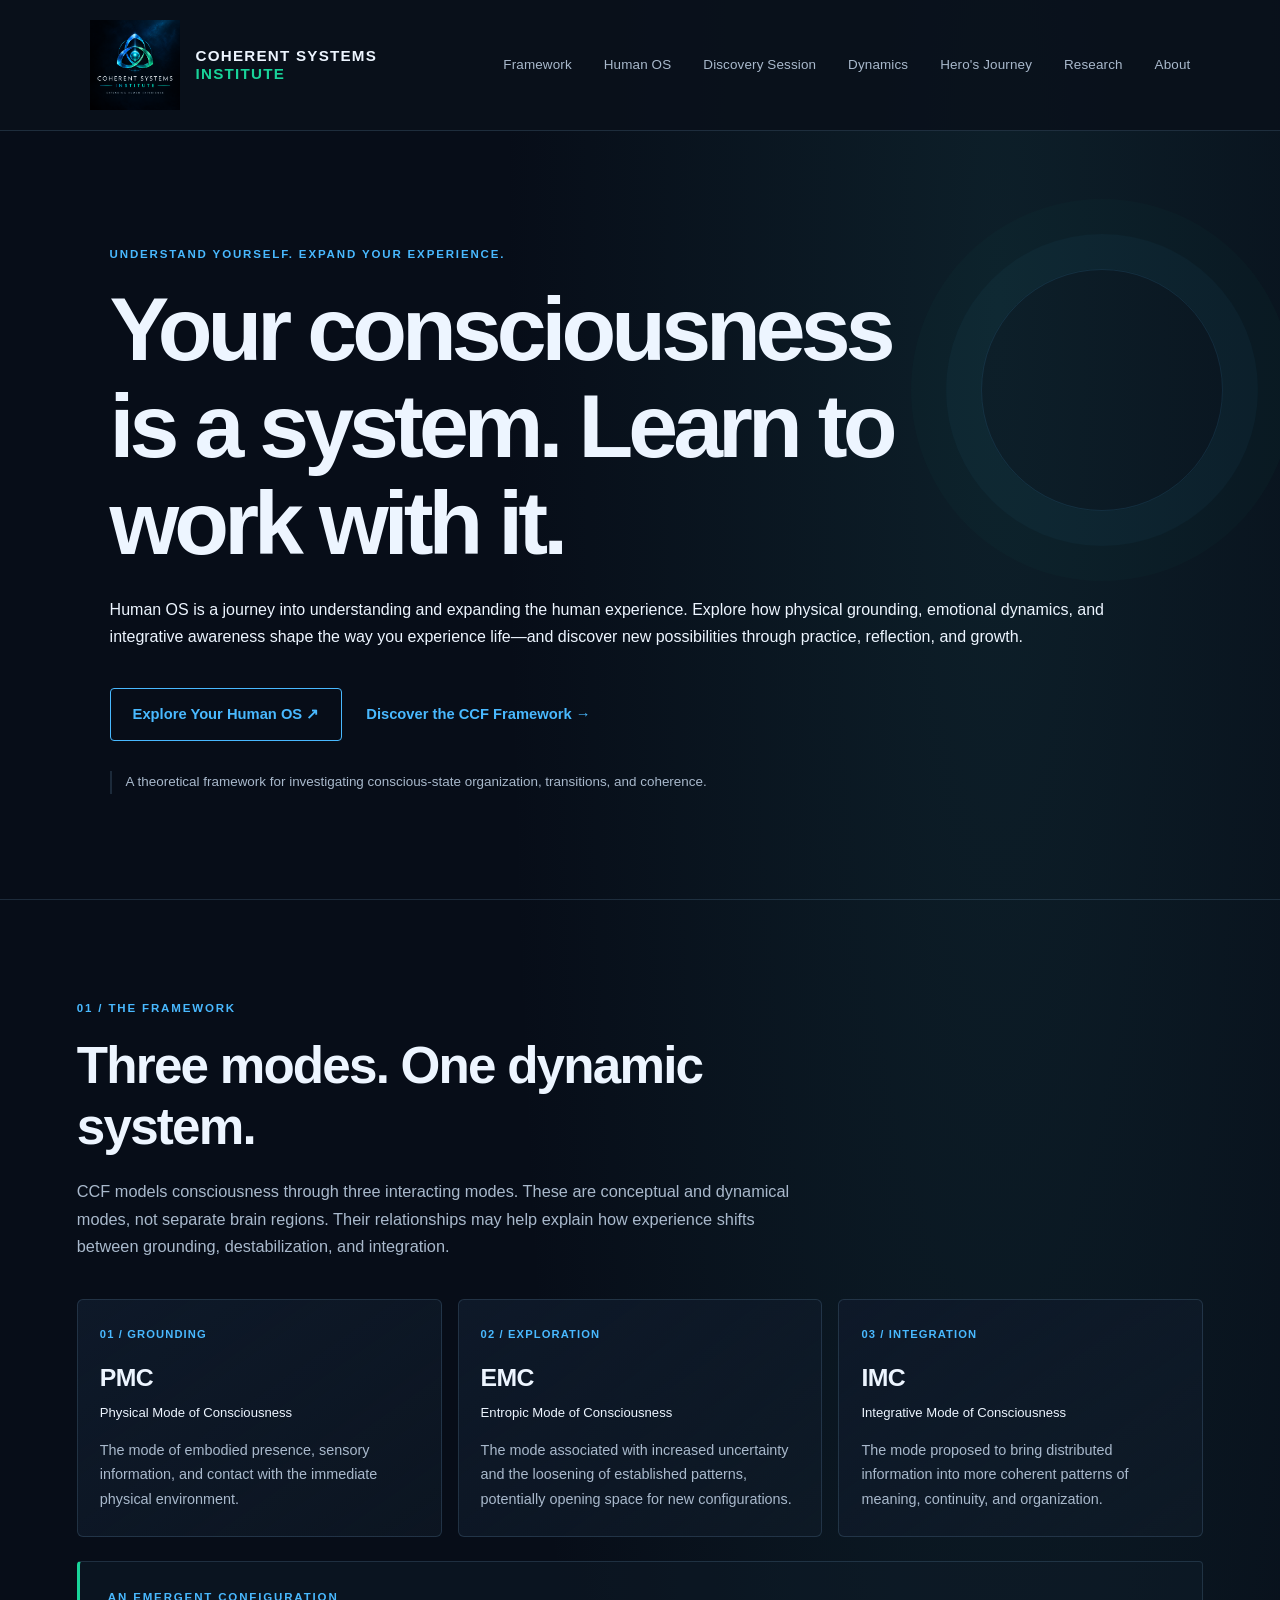
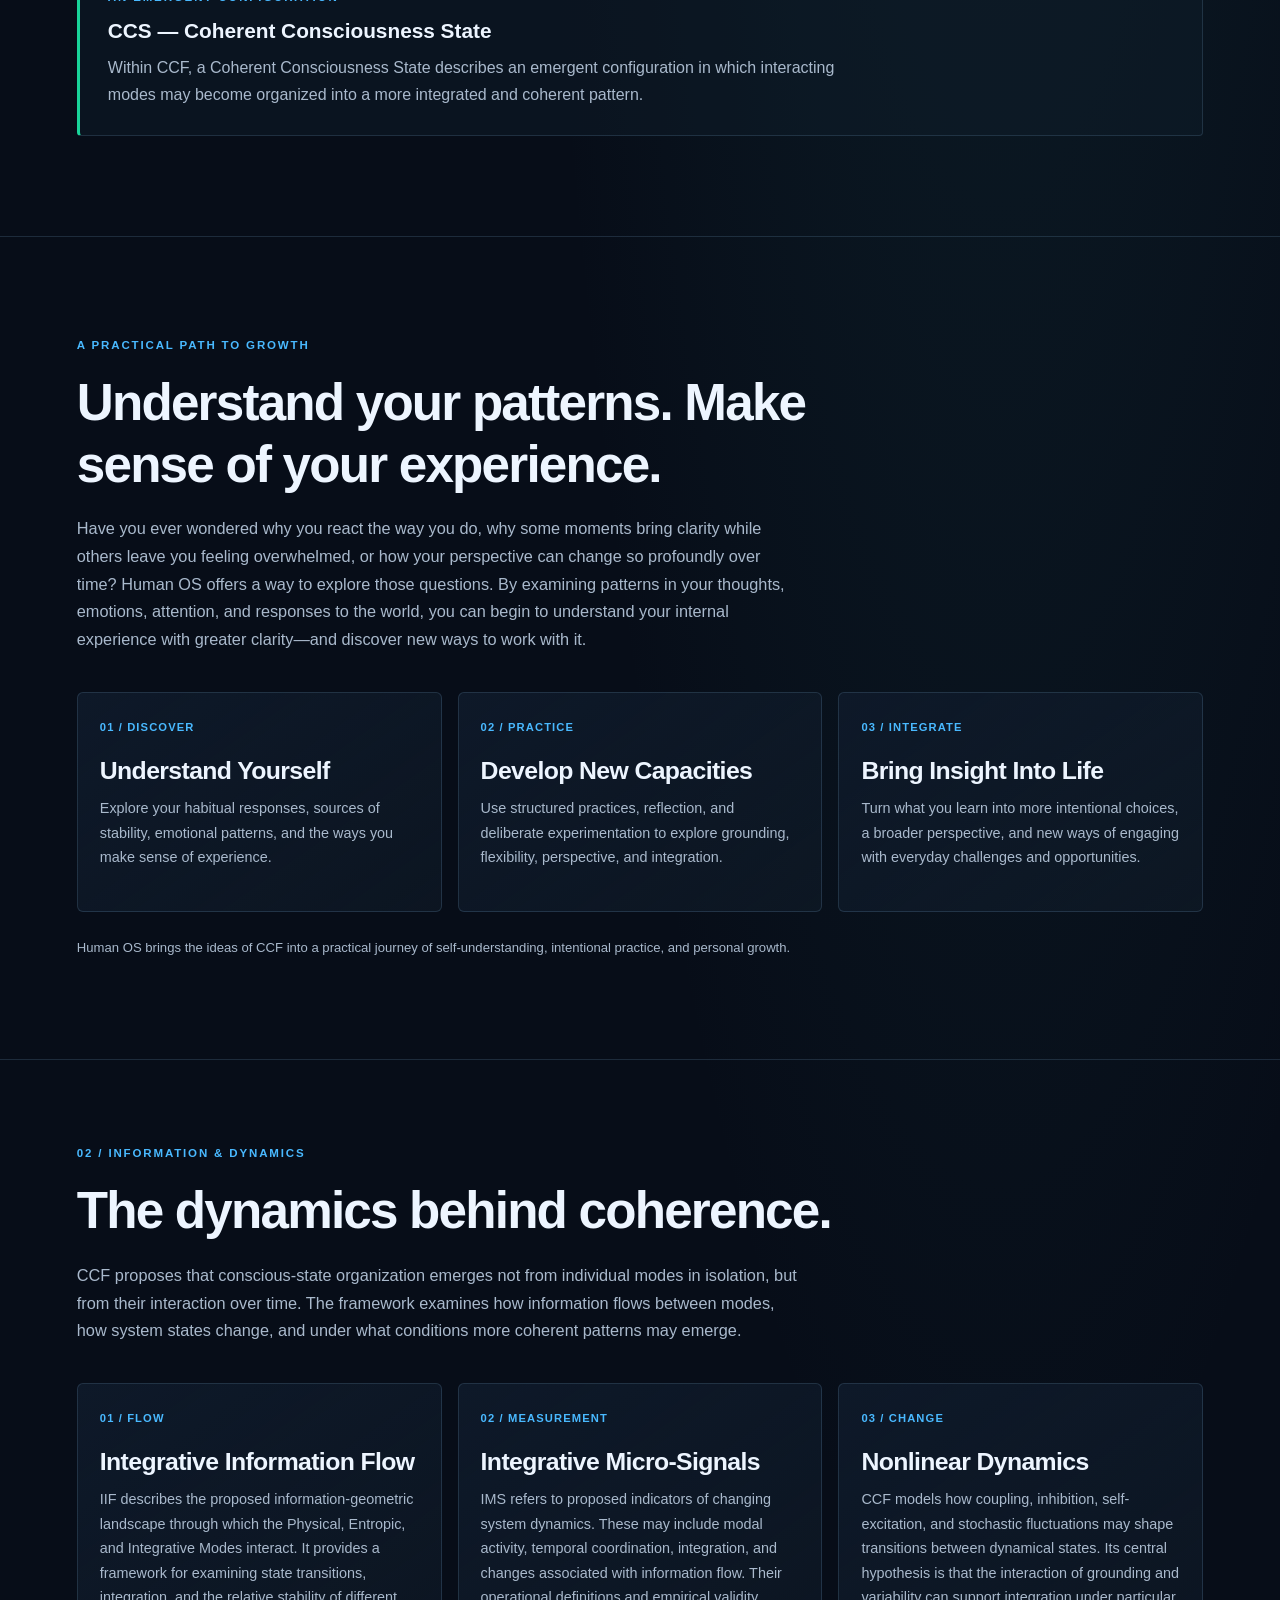
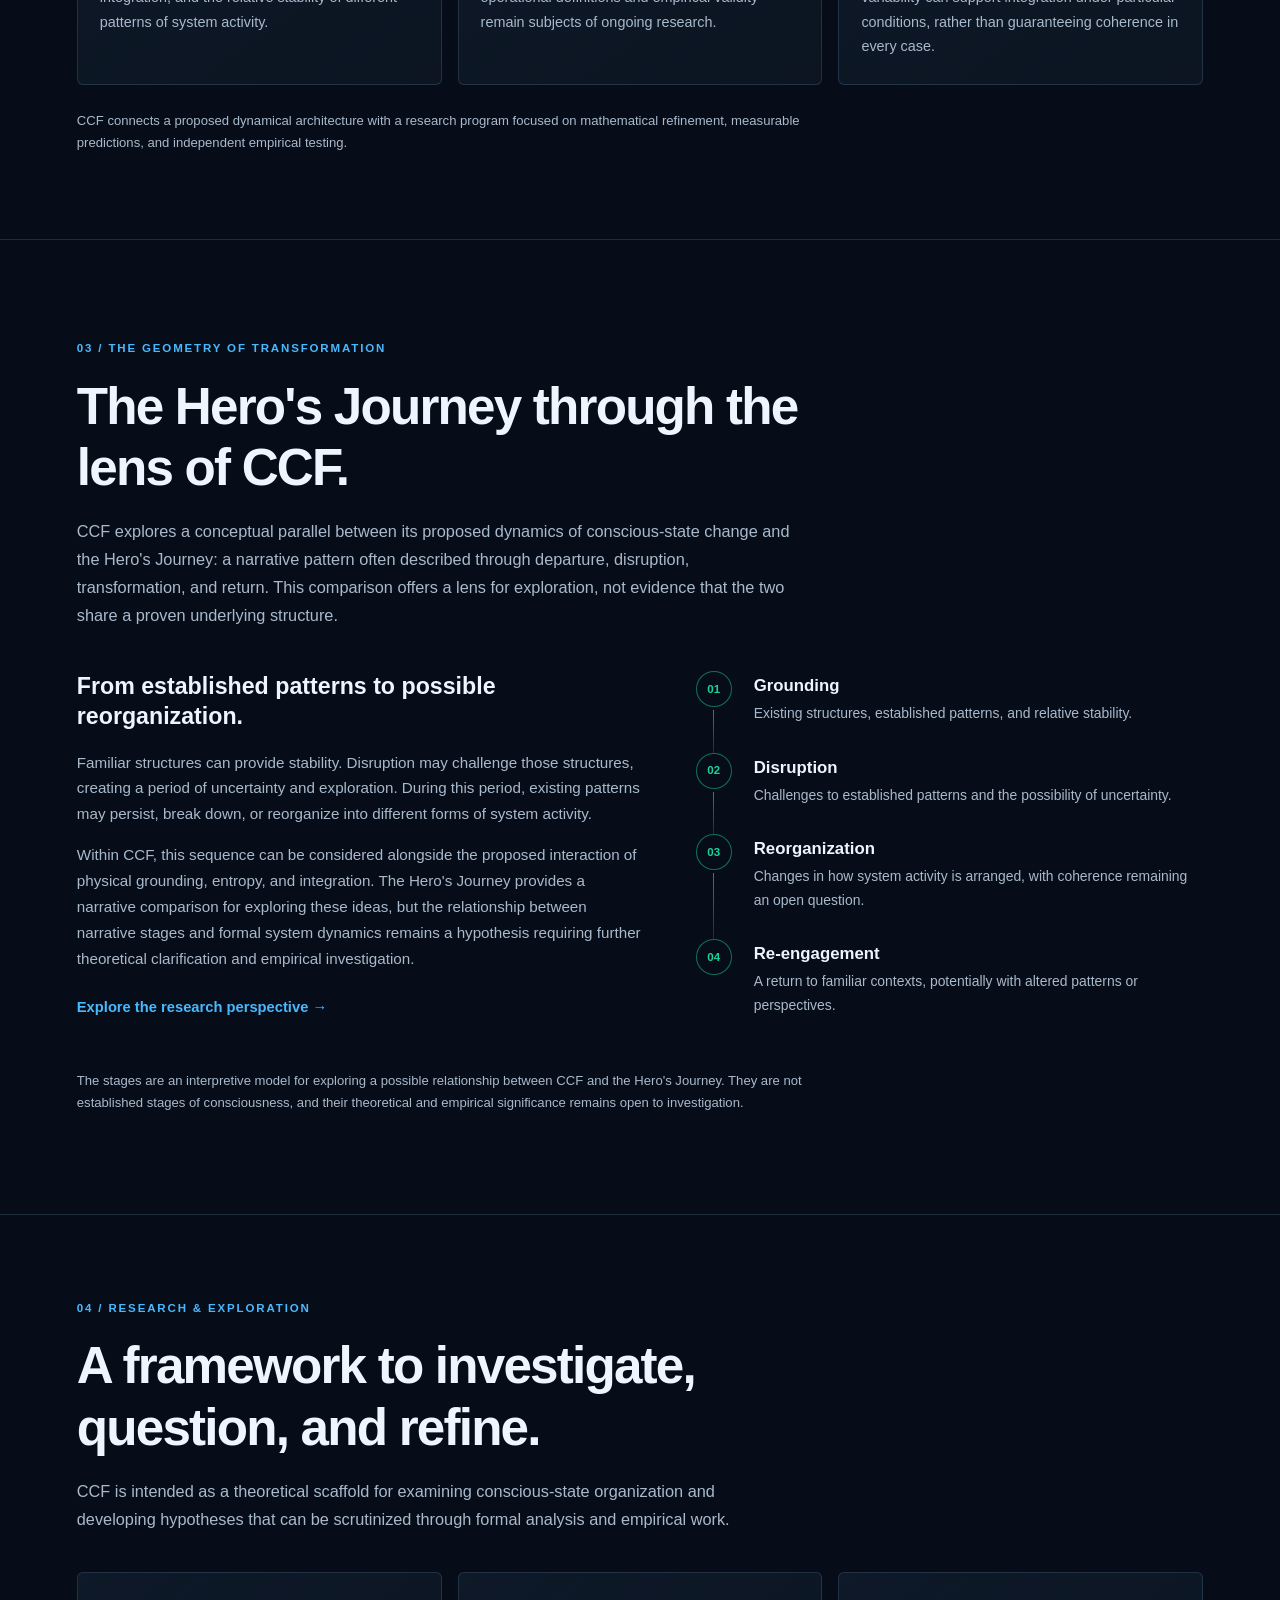
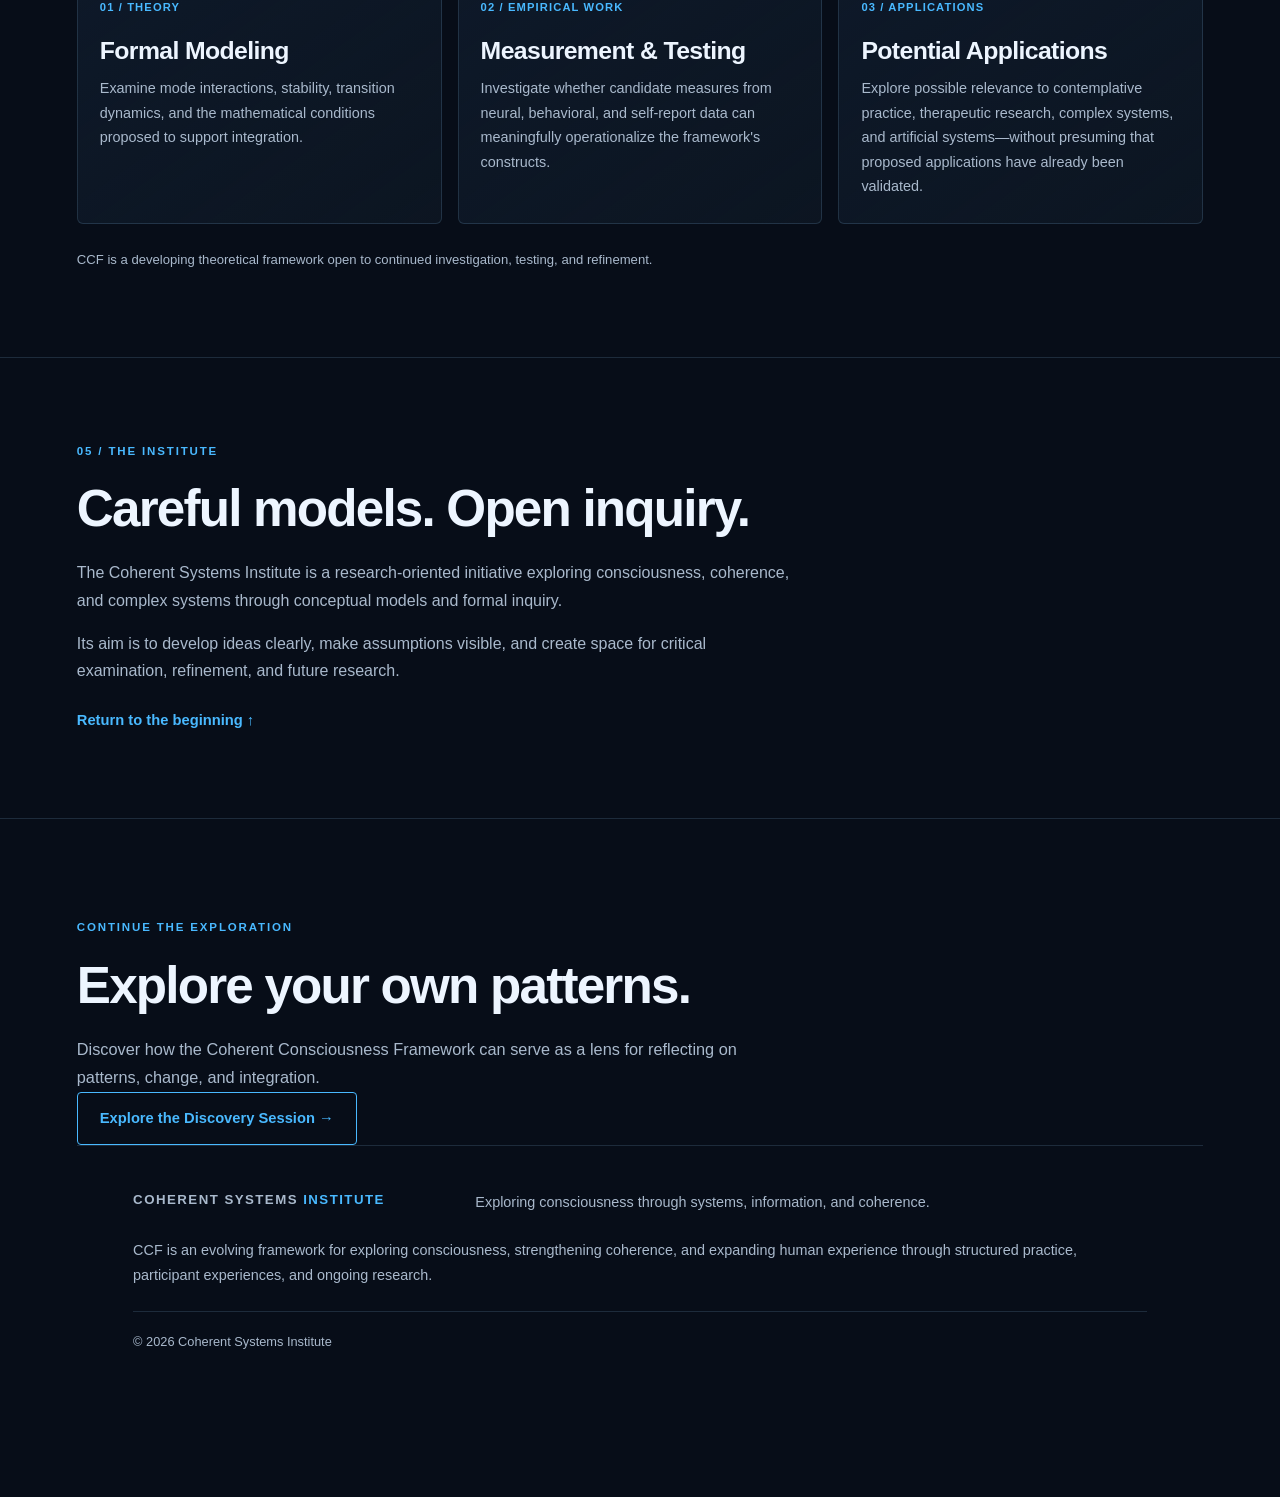
==== commit 56c95aac: "commit" ====
--- a/index.html
+++ b/index.html
@@ -17,22 +17,28 @@
 </head>
 
 <body>
-  <header class="site-header">
-    <a class="brand" href="#home" aria-label="Coherent Systems Institute home">
+ <header class="site-header">
+  <a class="brand" href="index.html#home" aria-label="Coherent Systems Institute home">
+    <img
+      src="images/Coherentsystem.institute.logo1.png"
+      alt="Coherent Systems Institute logo"
+      class="brand-logo"
+    />
+    <span class="brand-name">
       COHERENT SYSTEMS <span>INSTITUTE</span>
-    </a>
-
-    <nav aria-label="Main navigation">
-  <a href="framework.html">Framework</a>
-  <a href="human-os.html">Human OS</a>
-  <a href="discovery-session.html">Discovery Session</a>
-  <a href="index.html#dynamics">Dynamics</a>
-  <a href="index.html#journey">Hero's Journey</a>
-  <a href="index.html#research">Research</a>
-  <a href="index.html#about">About</a>
-</nav>
-
-  </header>
+    </span>
+  </a>
+
+  <nav aria-label="Main navigation">
+    <a href="framework.html">Framework</a>
+    <a href="human-os.html">Human OS</a>
+    <a href="discovery-session.html">Discovery Session</a>
+    <a href="index.html#dynamics">Dynamics</a>
+    <a href="index.html#journey">Hero's Journey</a>
+    <a href="index.html#research">Research</a>
+    <a href="index.html#about">About</a>
+  </nav>
+</header>
 
   <main id="home">
     <!-- HERO -->
--- a/css/style.css
+++ b/css/style.css
@@ -9,7 +9,7 @@
   --accent: #68dfc3;
   --accent-soft: rgba(104, 223, 195, 0.1);
   --border: rgba(190, 216, 230, 0.15);
-  --content-width: 1100px;
+  --content-width: 1240px;
 }
 
 * {
@@ -206,10 +206,11 @@
 }
 
 .section {
-  max-width: var(--content-width);
+  max-width: 1400px;
   margin: 0 auto;
-  padding: 90px 7%;
+  padding: 100px 6%;
   border-top: 1px solid var(--border);
+  box-sizing: border-box;
 }
 
 h2 {
@@ -417,41 +418,46 @@
 
 .site-footer {
   display: grid;
-  grid-template-columns: 1fr auto;
-  align-items: center;
-  gap: 16px 30px;
-  padding: 30px 7%;
+  grid-template-columns: minmax(240px, 0.7fr) minmax(0, 1.8fr);
+  align-items: start;
+  column-gap: 8%;
+  row-gap: 22px;
+  padding: 44px 5%;
   border-top: 1px solid var(--border);
+  width: 100%;
+  box-sizing: border-box;
 }
 
 .site-footer .brand {
   justify-self: start;
+  align-self: start;
 }
 
 .site-footer p {
   margin: 0;
   color: var(--muted);
-  font-size: 0.83rem;
+  font-size: 0.9rem;
+  line-height: 1.8;
 }
 
 .site-footer > p:nth-of-type(1) {
-  justify-self: end;
-  text-align: right;
-}
-
-.site-footer .footer-note,
+  grid-column: 2;
+  grid-row: 1;
+  justify-self: stretch;
+  text-align: left;
+}
+
+.site-footer .footer-note {
+  grid-column: 1 / -1;
+  max-width: none;
+  line-height: 1.8;
+}
+
 .site-footer .copyright {
   grid-column: 1 / -1;
-}
-
-.site-footer .footer-note {
-  max-width: 760px;
-}
-
-.site-footer .copyright {
-  padding-top: 15px;
+  padding-top: 18px;
   border-top: 1px solid var(--border);
-  font-size: 0.78rem;
+  font-size: 0.8rem;
 }
 
 /* Responsive layouts */
@@ -835,4 +841,133 @@
     min-height: 0;
     padding: 22px 20px;
   }
+}
+/* CSI Brand Palette — Logo v1.0 */
+:root {
+  --bg: #070D18;
+  --surface: #0E1929;
+  --surface-raised: #14243A;
+  --text: #EDF5FF;
+  --muted: #A9B9CC;
+
+  /* Primary blue accent */
+  --accent: #49B9FF;
+  --accent-soft: rgba(73, 185, 255, 0.12);
+
+  --border: rgba(130, 176, 215, 0.18);
+
+  /* Supporting brand colors */
+  --brand-cyan: #27D8E8;
+  --brand-emerald: #19D49A;
+  --brand-emerald-dark: #087F68;
+  --brand-black: #05070B;
+}
+
+/* Blue highlights and focus states */
+a:focus-visible {
+  outline-color: var(--brand-cyan);
+}
+
+nav a:hover,
+footer a:hover,
+.brand span,
+.eyebrow,
+h1 em,
+.text-link,
+.card-number {
+  color: var(--accent);
+}
+
+/* More definition on cards and interactive elements */
+.card:hover {
+  border-color: rgba(39, 216, 232, 0.55);
+}
+
+.button {
+  border-color: var(--accent);
+  color: var(--accent);
+}
+
+.button:hover {
+  background: var(--accent);
+  color: var(--brand-black);
+}
+
+/* Emerald accents for integration and coherence */
+.framework-note {
+  border-left-color: var(--brand-emerald);
+}
+
+.discovery-page .form-group input:focus,
+.discovery-page .form-group select:focus,
+.discovery-page .form-group textarea:focus {
+  border-color: var(--brand-emerald);
+  box-shadow: 0 0 0 3px rgba(25, 212, 154, 0.16);
+}
+
+#discover {
+  background: linear-gradient(
+    180deg,
+    rgba(73, 185, 255, 0.045),
+    rgba(25, 212, 154, 0.09)
+  );
+}
+
+/* Keep the existing background effects, but align them with the logo */
+.hero::before {
+  border-color: rgba(73, 185, 255, 0.12);
+  box-shadow:
+    0 0 0 35px rgba(73, 185, 255, 0.035),
+    0 0 0 70px rgba(25, 212, 154, 0.025);
+}
+
+.journey-stage:not(:last-child)::after {
+  background: linear-gradient(
+    to bottom,
+    rgba(39, 216, 232, 0.6),
+    var(--border)
+  );
+}
+
+.stage-marker {
+  border-color: rgba(25, 212, 154, 0.5);
+  color: var(--brand-emerald);
+}
+/* CSI Logo — Larger Header Branding */
+.site-header .brand {
+  display: inline-flex;
+  align-items: center;
+  gap: 16px;
+  flex-shrink: 0;
+}
+
+.site-header .brand-logo {
+  display: block;
+  width: 90px;
+  height: 90px;
+  object-fit: contain;
+}
+
+.site-header .brand-name {
+  display: flex;
+  flex-direction: column;
+  line-height: 1.2;
+  font-size: 0.95rem;
+  letter-spacing: 0.08em;
+  color: var(--text);
+}
+
+.site-header .brand-name span {
+  color: var(--brand-emerald);
+}
+
+@media (max-width: 600px) {
+  .site-header .brand-logo {
+    width: 64px;
+    height: 64px;
+  }
+
+  .site-header .brand-name {
+    font-size: 0.72rem;
+  }
 }
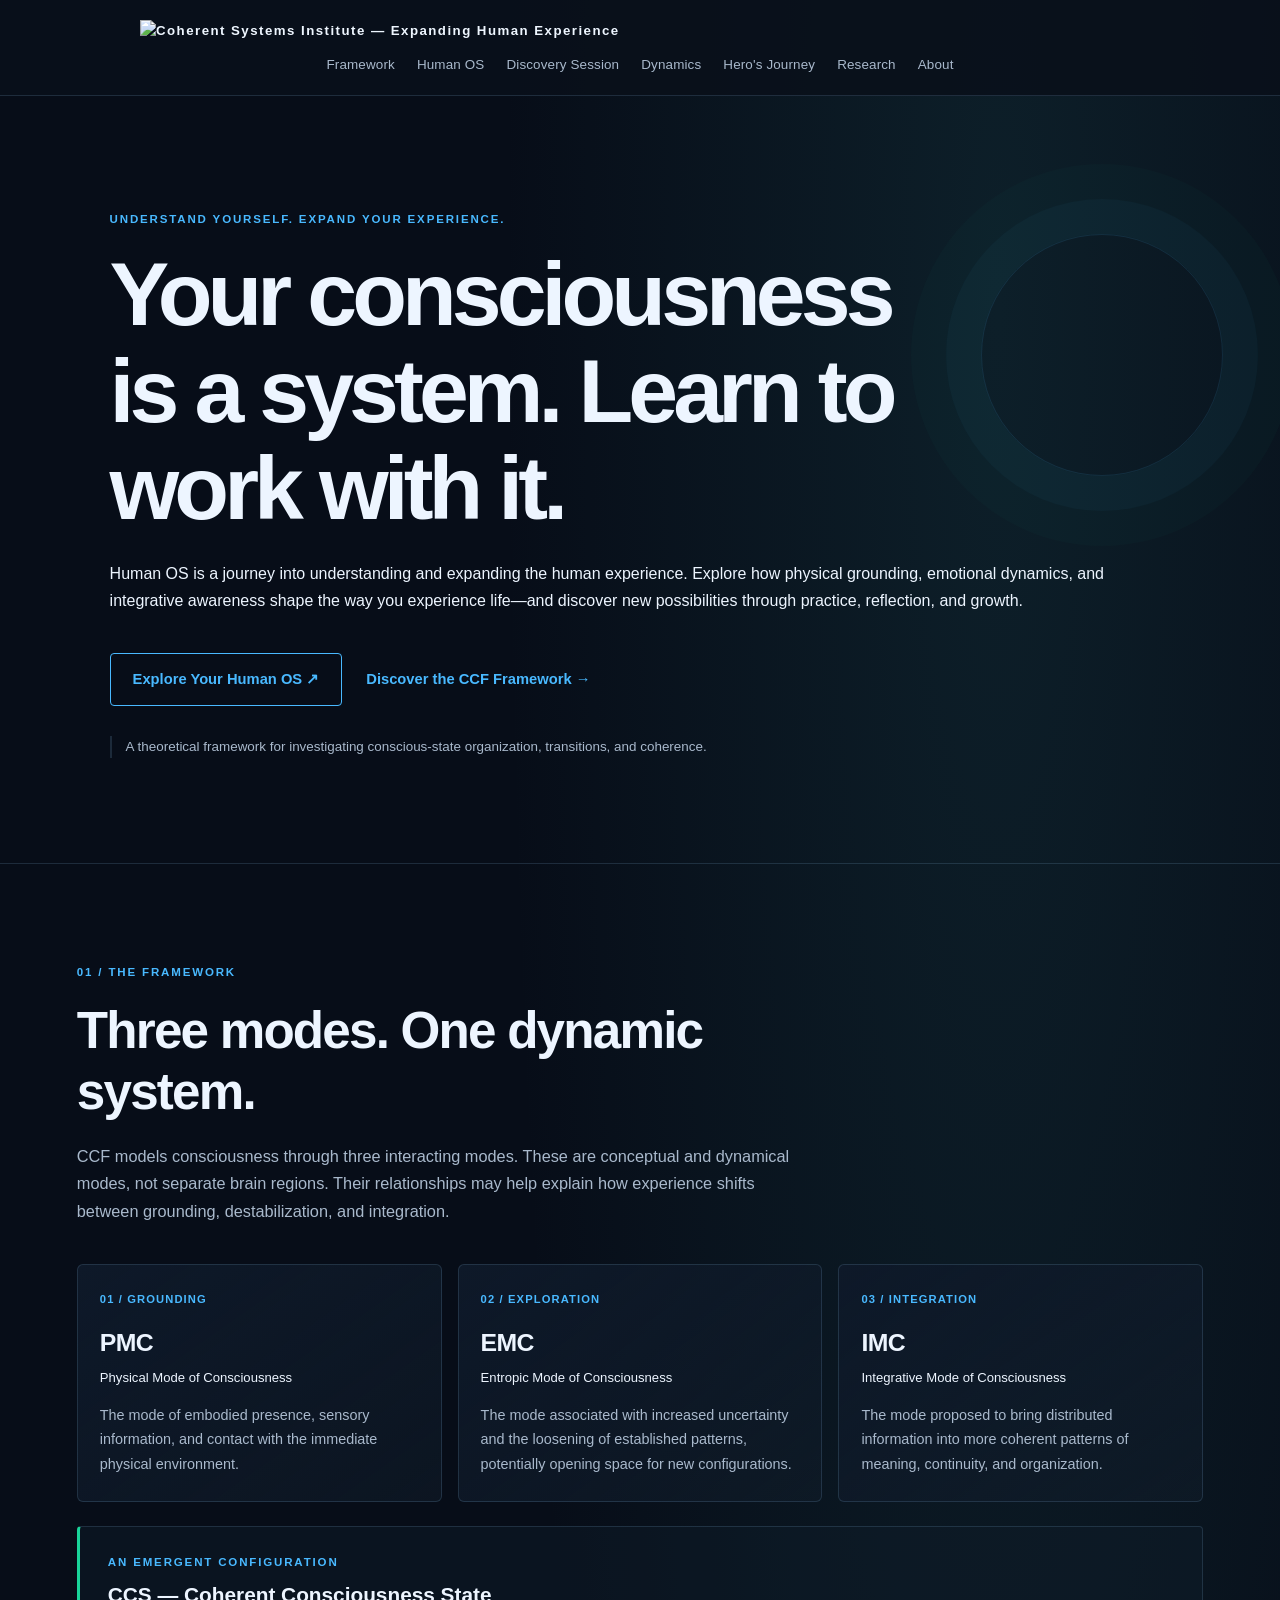
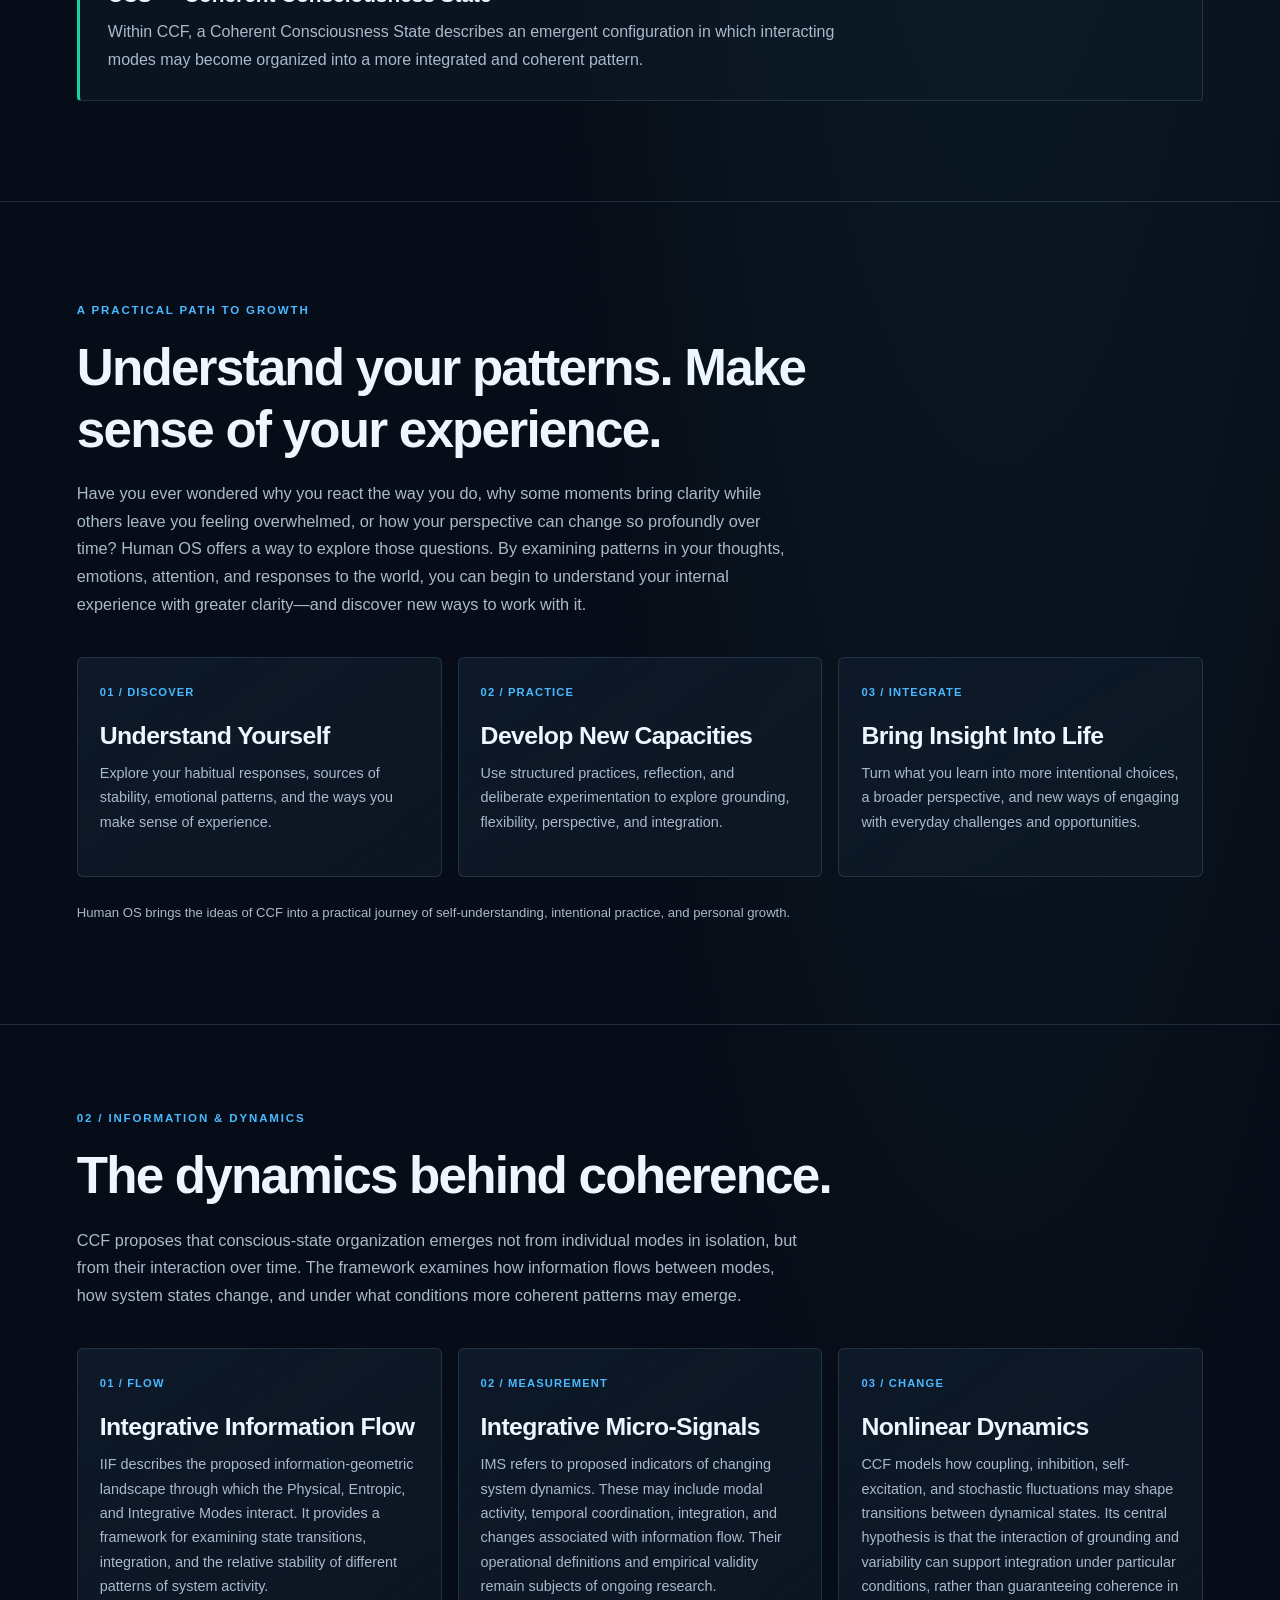
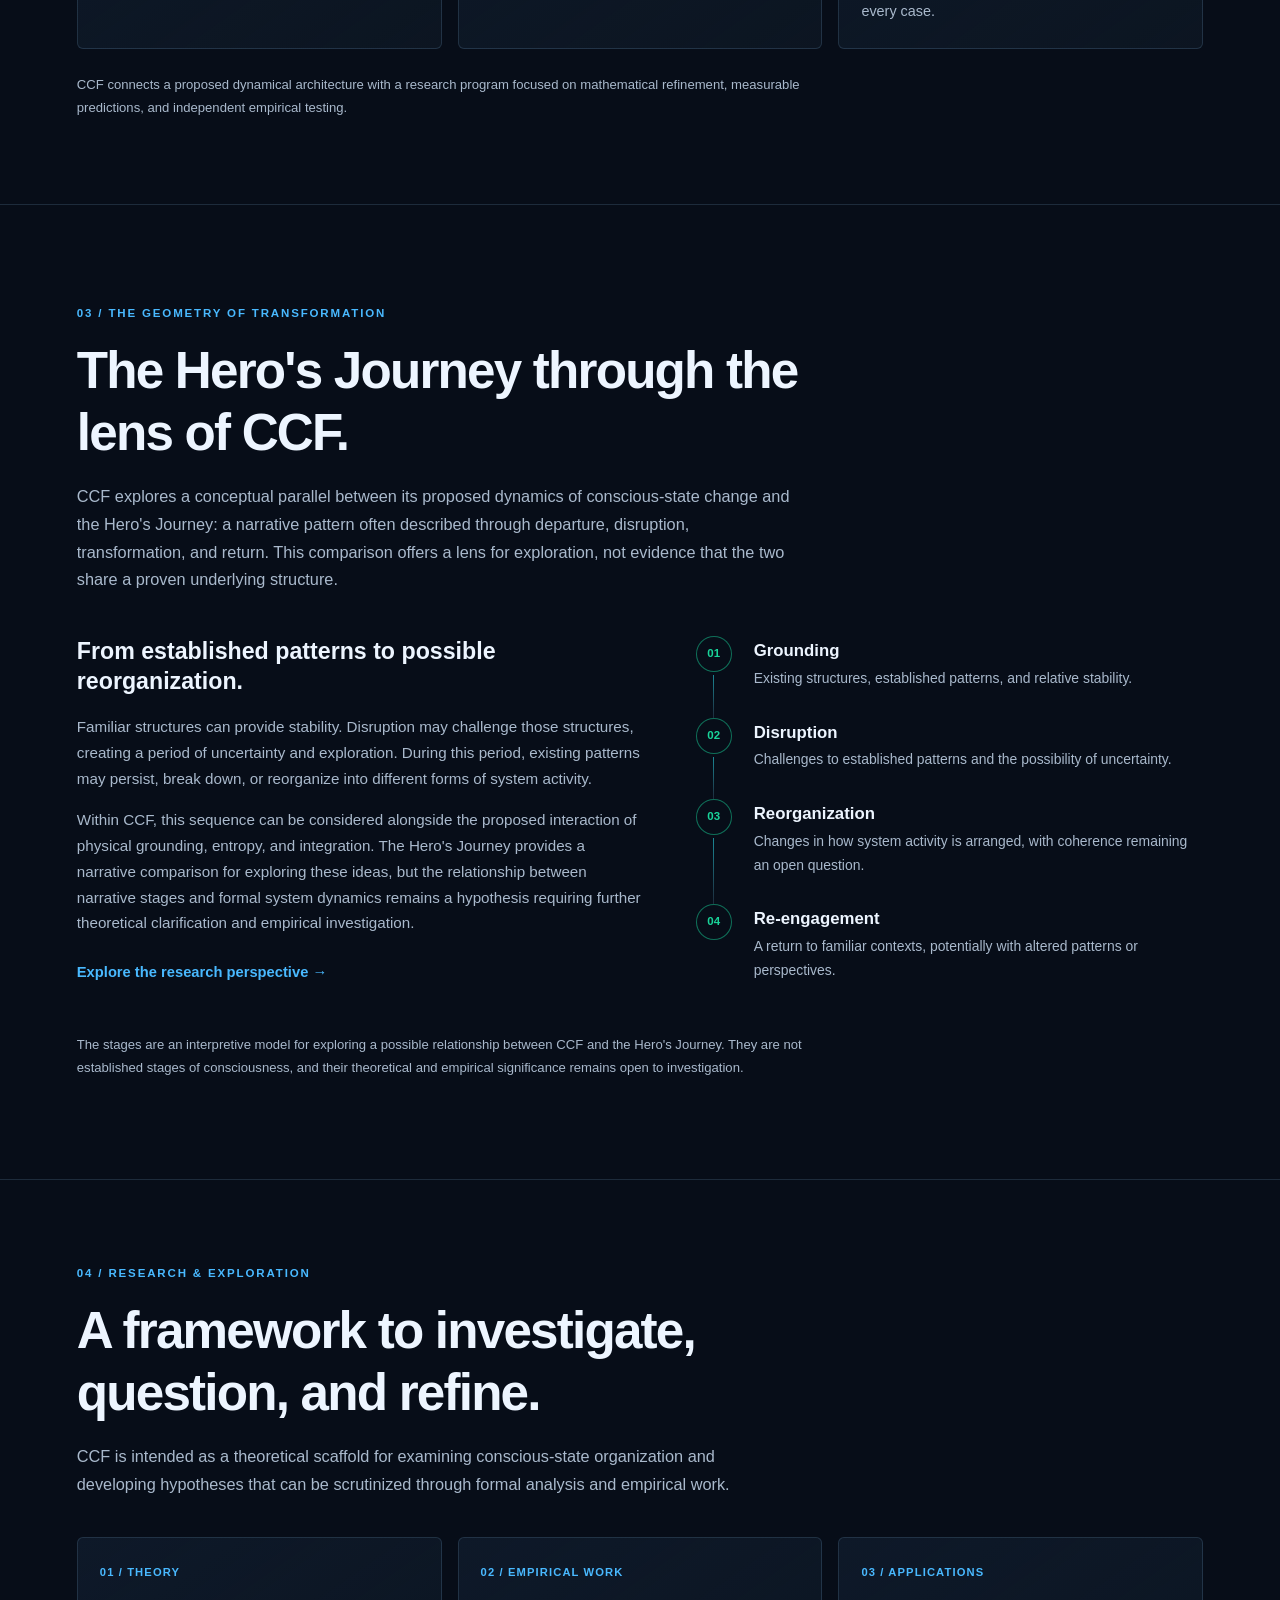
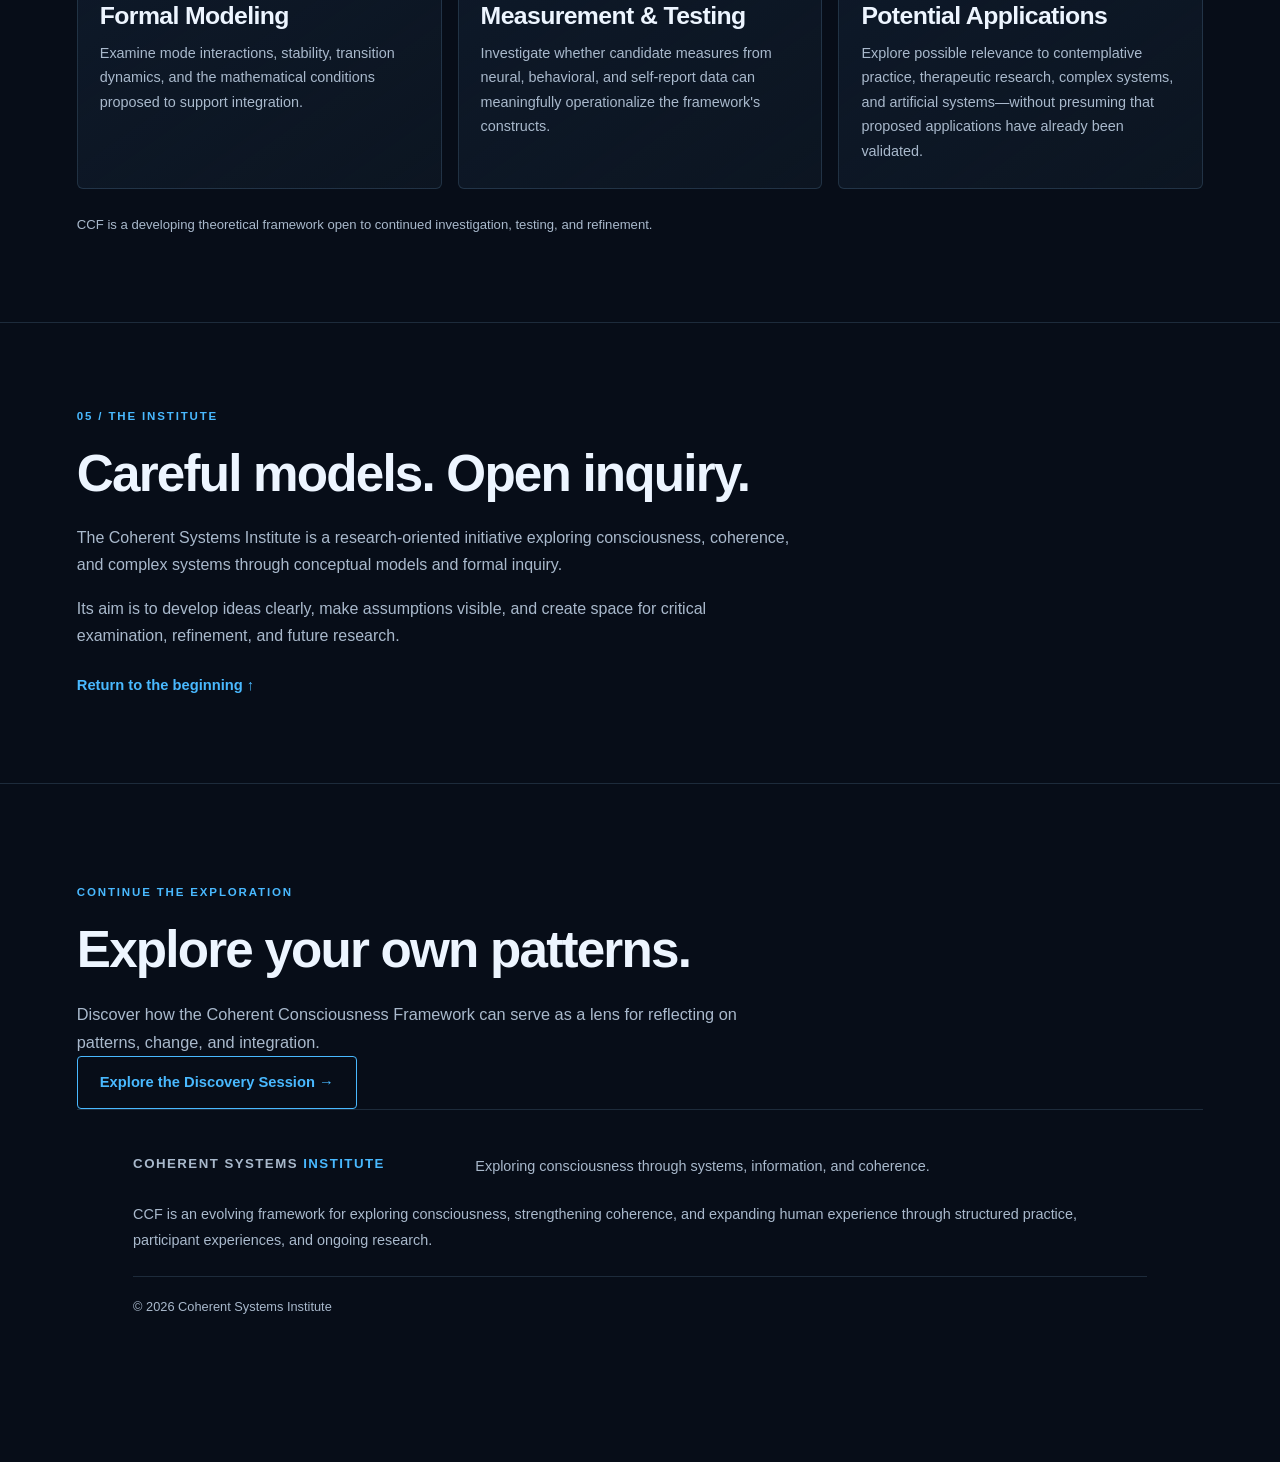
==== commit db941380: "commit" ====
--- a/index.html
+++ b/index.html
@@ -20,13 +20,10 @@
  <header class="site-header">
   <a class="brand" href="index.html#home" aria-label="Coherent Systems Institute home">
     <img
-      src="images/Coherentsystem.institute.logo1.png"
-      alt="Coherent Systems Institute logo"
+      src="images/coherentsystems.institute.logo2.png"
+      alt="Coherent Systems Institute — Expanding Human Experience"
       class="brand-logo"
     />
-    <span class="brand-name">
-      COHERENT SYSTEMS <span>INSTITUTE</span>
-    </span>
   </a>
 
   <nav aria-label="Main navigation">
--- a/css/style.css
+++ b/css/style.css
@@ -933,41 +933,82 @@
   border-color: rgba(25, 212, 154, 0.5);
   color: var(--brand-emerald);
 }
-/* CSI Logo — Larger Header Branding */
+/* CSI Header Logo — Large Desktop Banner */
 .site-header .brand {
-  display: inline-flex;
+  display: flex;
   align-items: center;
-  gap: 16px;
-  flex-shrink: 0;
+  justify-content: center;
+  width: 100%;
+  flex: 1 1 100%;
 }
 
 .site-header .brand-logo {
   display: block;
-  width: 90px;
-  height: 90px;
+  width: min(1000px, 90vw);
+  max-width: none;
+  height: auto;
   object-fit: contain;
-}
-
-.site-header .brand-name {
+  mix-blend-mode: screen;
+  flex-shrink: 0;
+}
+
+.site-header nav {
+  width: 100%;
+  justify-content: center;
+  flex-wrap: wrap;
+}
+
+@media (max-width: 900px) {
+  .site-header .brand-logo {
+    width: 90vw;
+  }
+}
+
+@media (max-width: 600px) {
+  .site-header .brand-logo {
+    width: 96vw;
+  }
+}
+/* Force the logo and navigation onto separate rows */
+.site-header {
   display: flex;
   flex-direction: column;
-  line-height: 1.2;
-  font-size: 0.95rem;
-  letter-spacing: 0.08em;
-  color: var(--text);
-}
-
-.site-header .brand-name span {
-  color: var(--brand-emerald);
+  align-items: center;
+  gap: 12px;
+}
+
+.site-header > .brand {
+  display: flex;
+  width: 100%;
+  justify-content: center;
+  align-items: center;
+  flex: none;
+}
+
+.site-header > .brand .brand-logo {
+  display: block;
+  width: min(1000px, 92vw);
+  height: auto;
+  max-width: none;
+  flex-shrink: 0;
+  mix-blend-mode: screen;
+}
+
+.site-header > nav {
+  display: flex;
+  width: 100%;
+  justify-content: center;
+  align-items: center;
+  flex-wrap: wrap;
+  gap: 12px 22px;
 }
 
 @media (max-width: 600px) {
-  .site-header .brand-logo {
-    width: 64px;
-    height: 64px;
-  }
-
-  .site-header .brand-name {
-    font-size: 0.72rem;
+  .site-header > .brand .brand-logo {
+    width: 96vw;
+  }
+
+  .site-header > nav {
+    gap: 10px 14px;
   }
 }
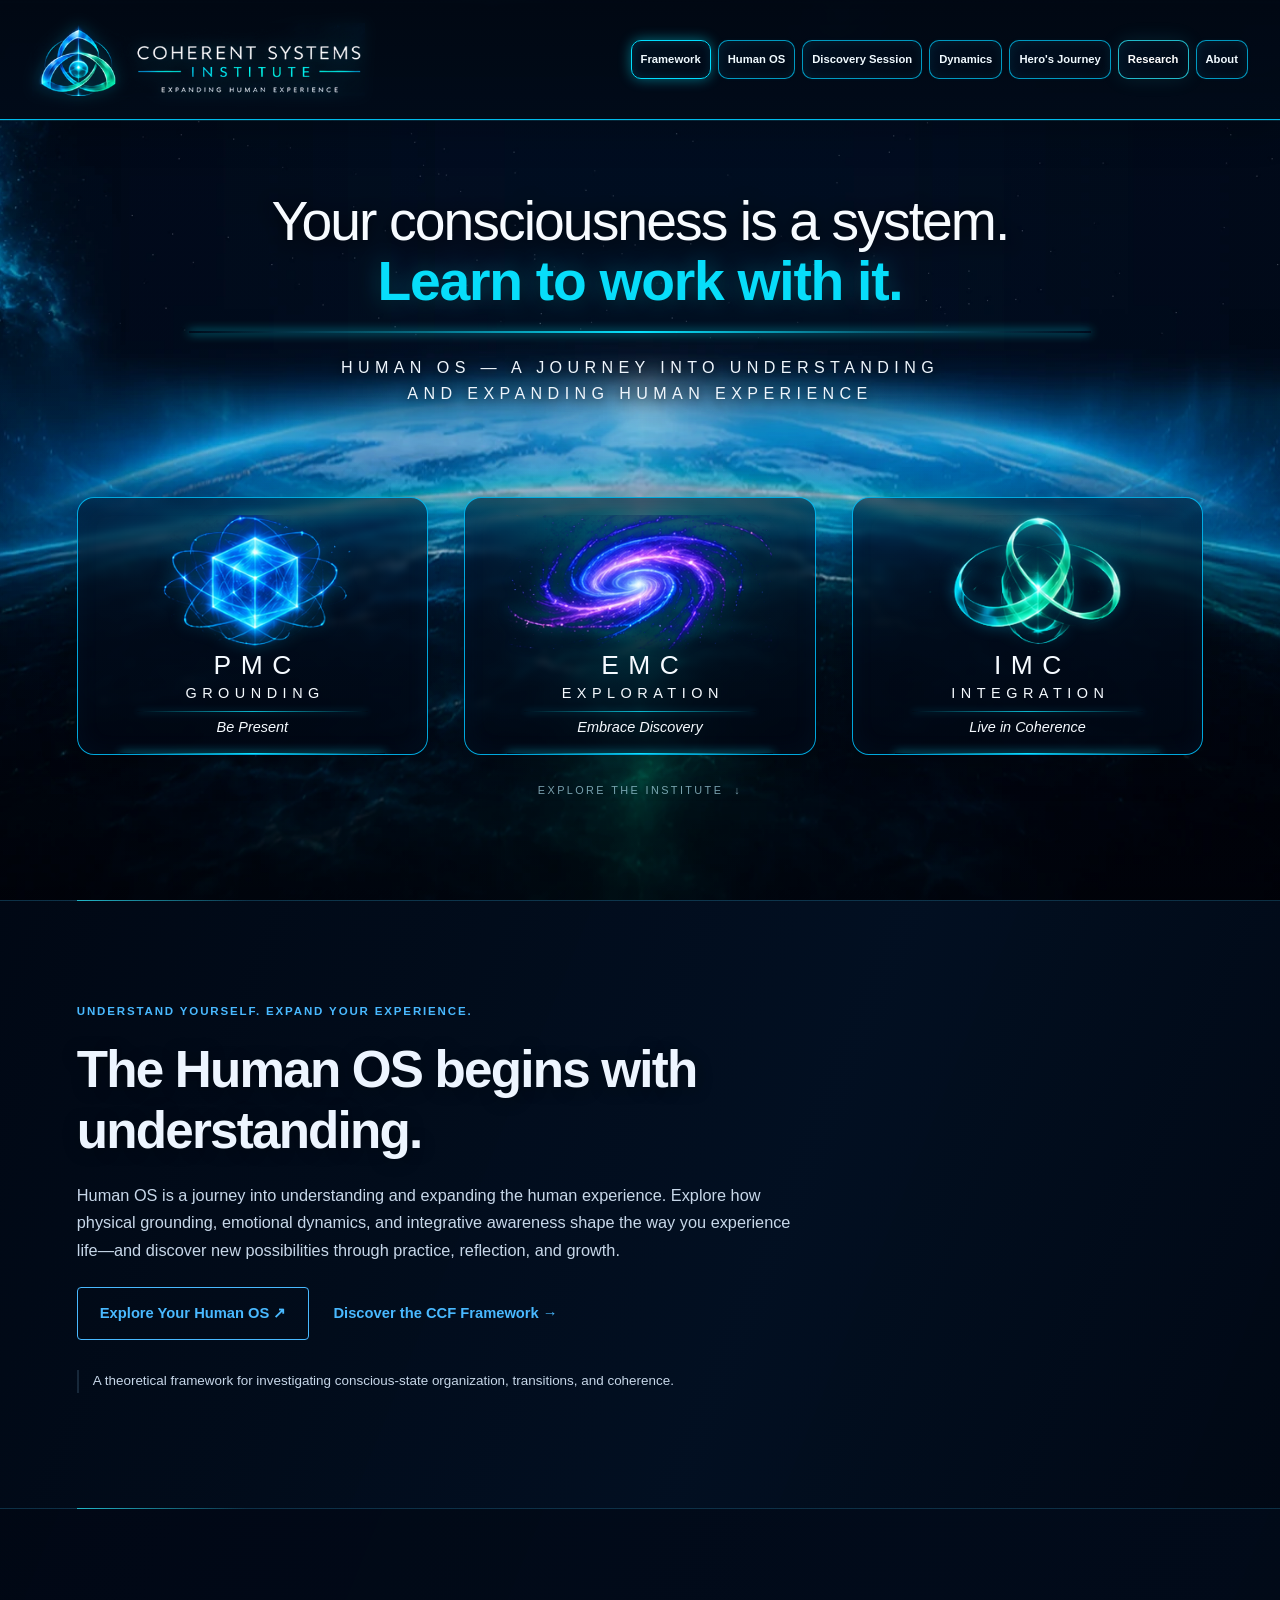
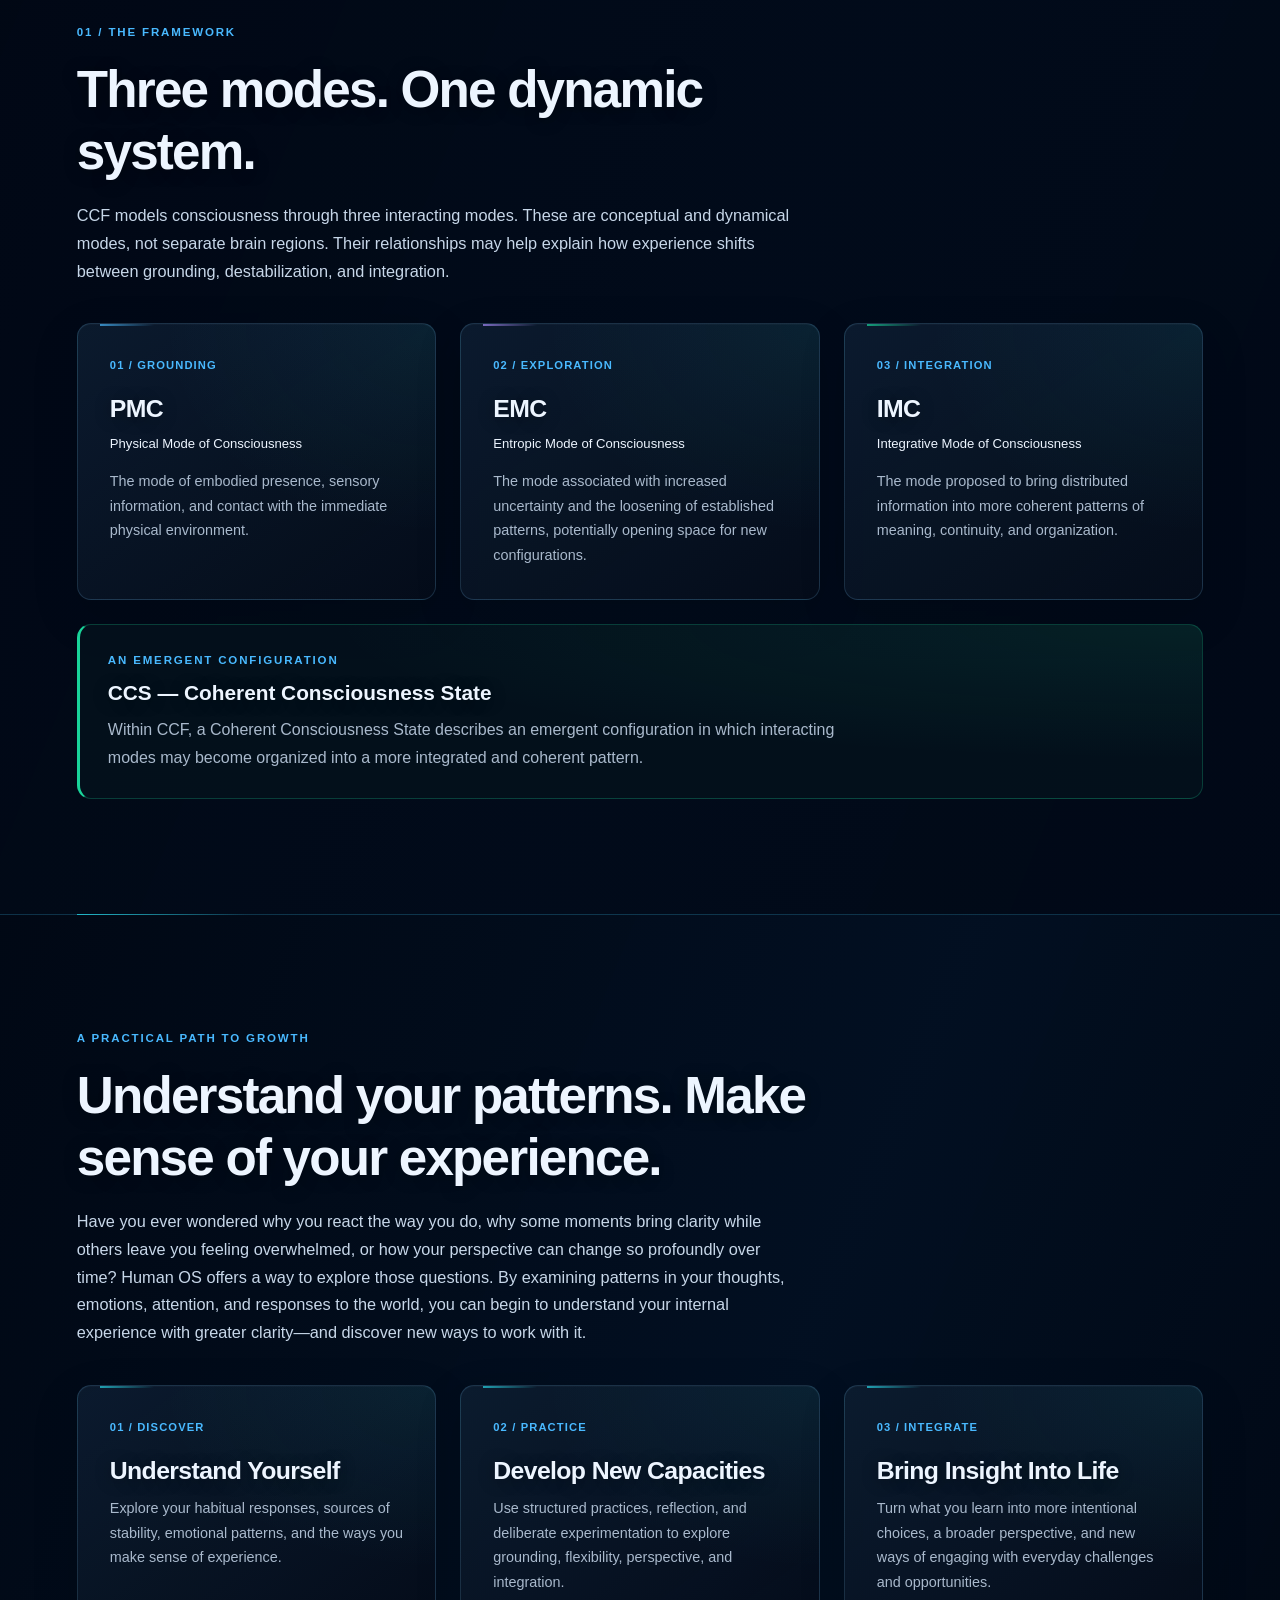
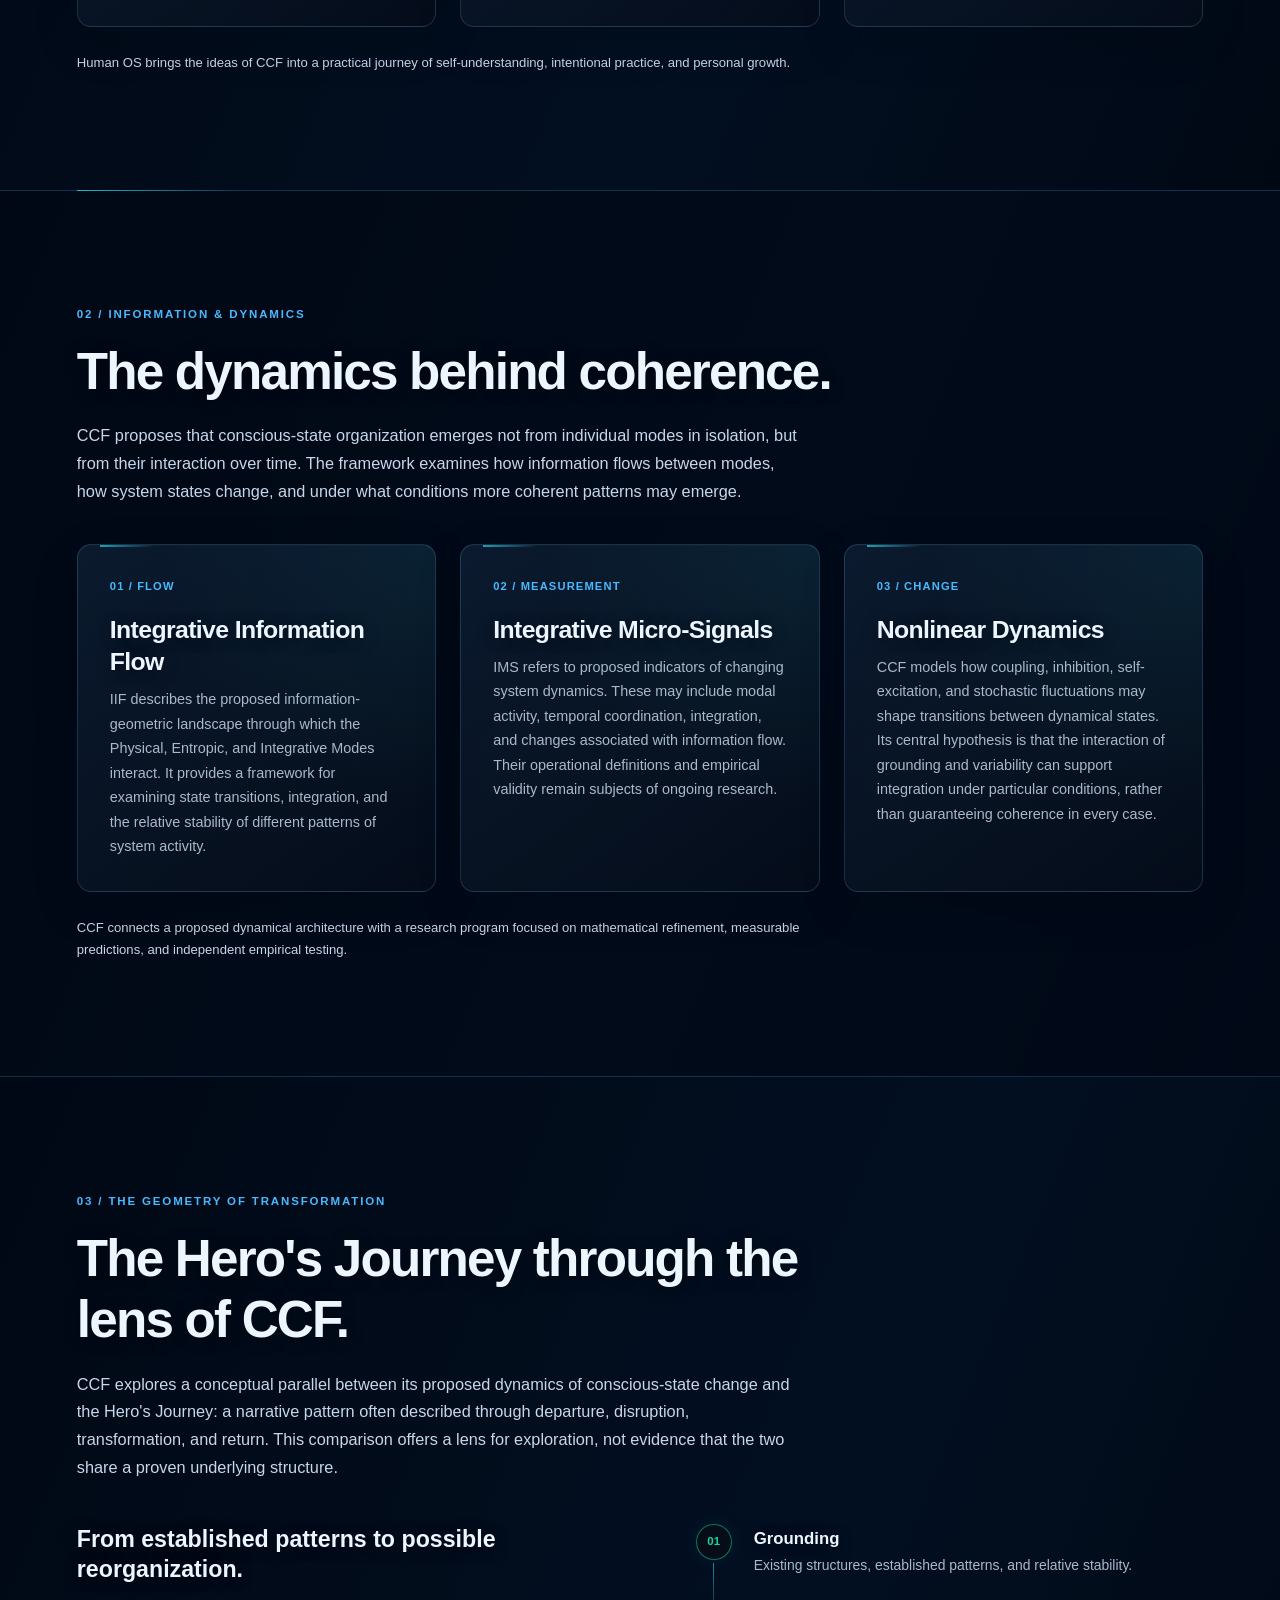
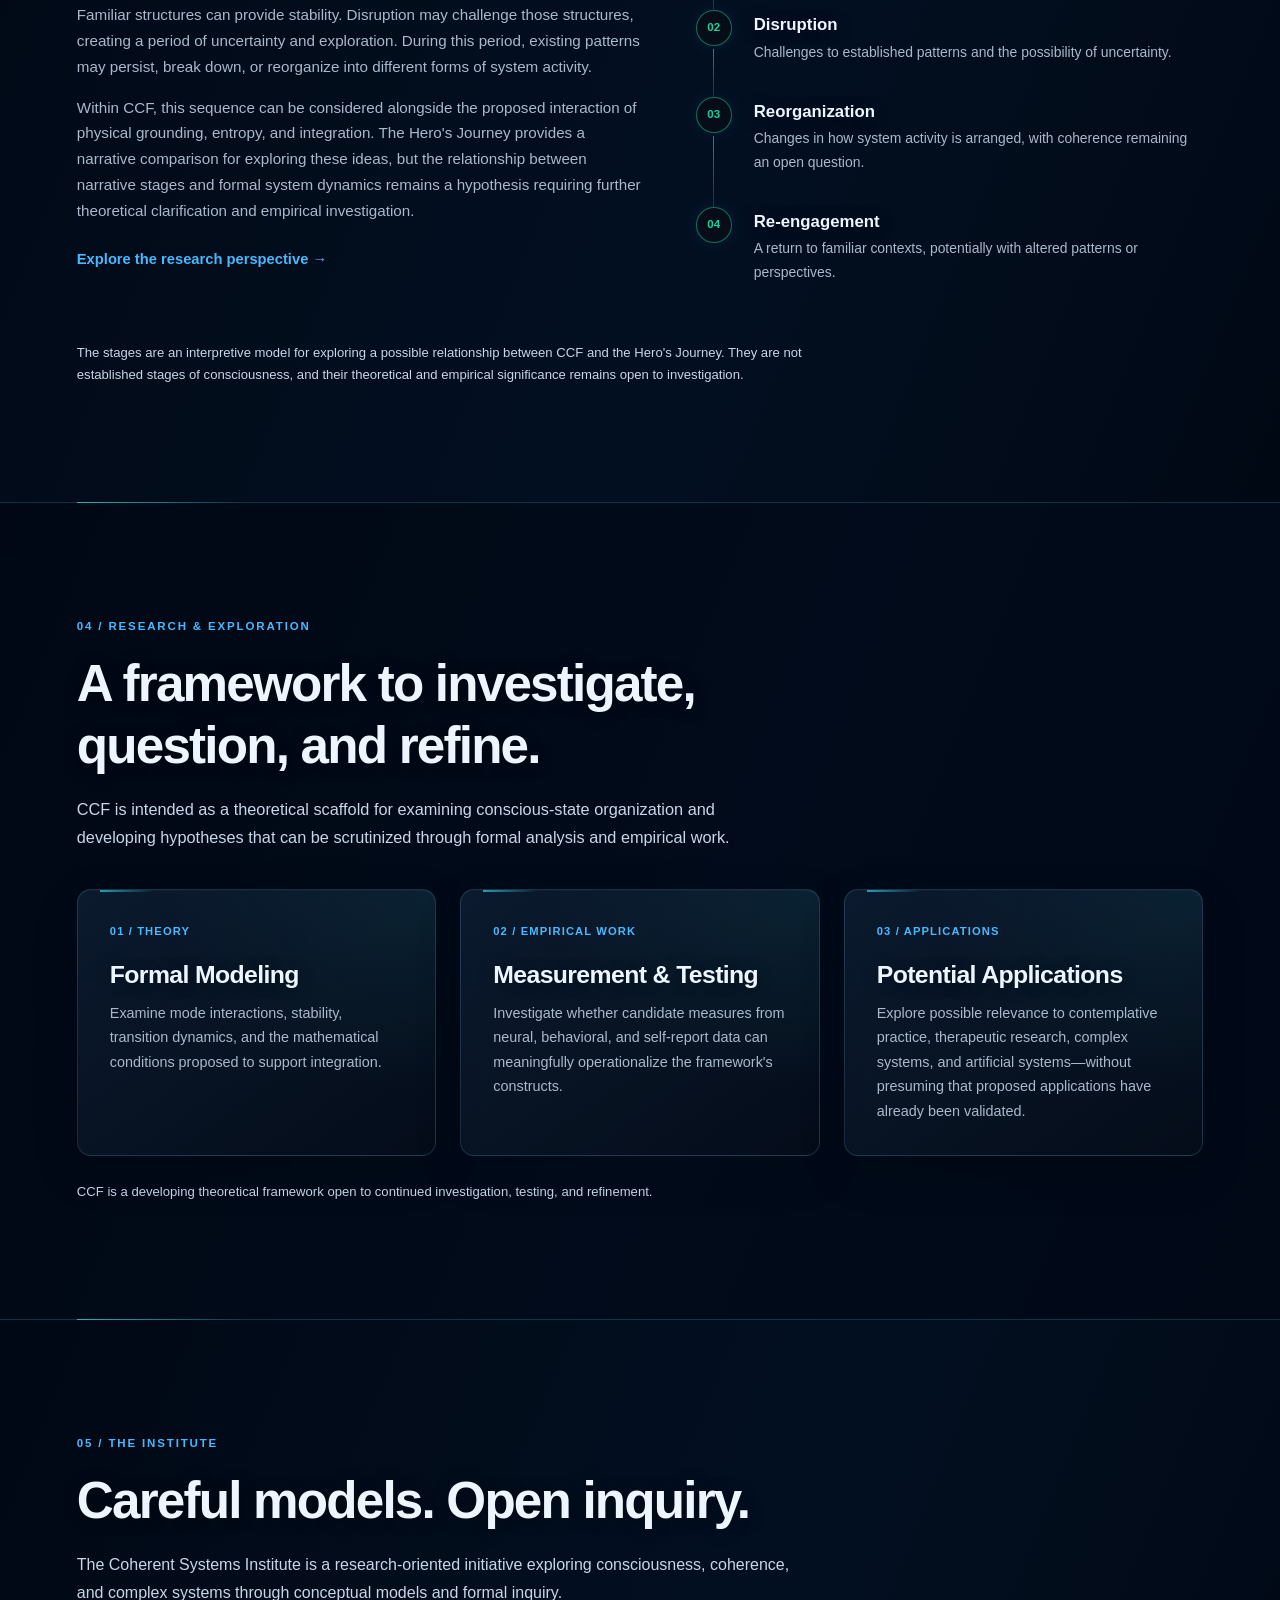
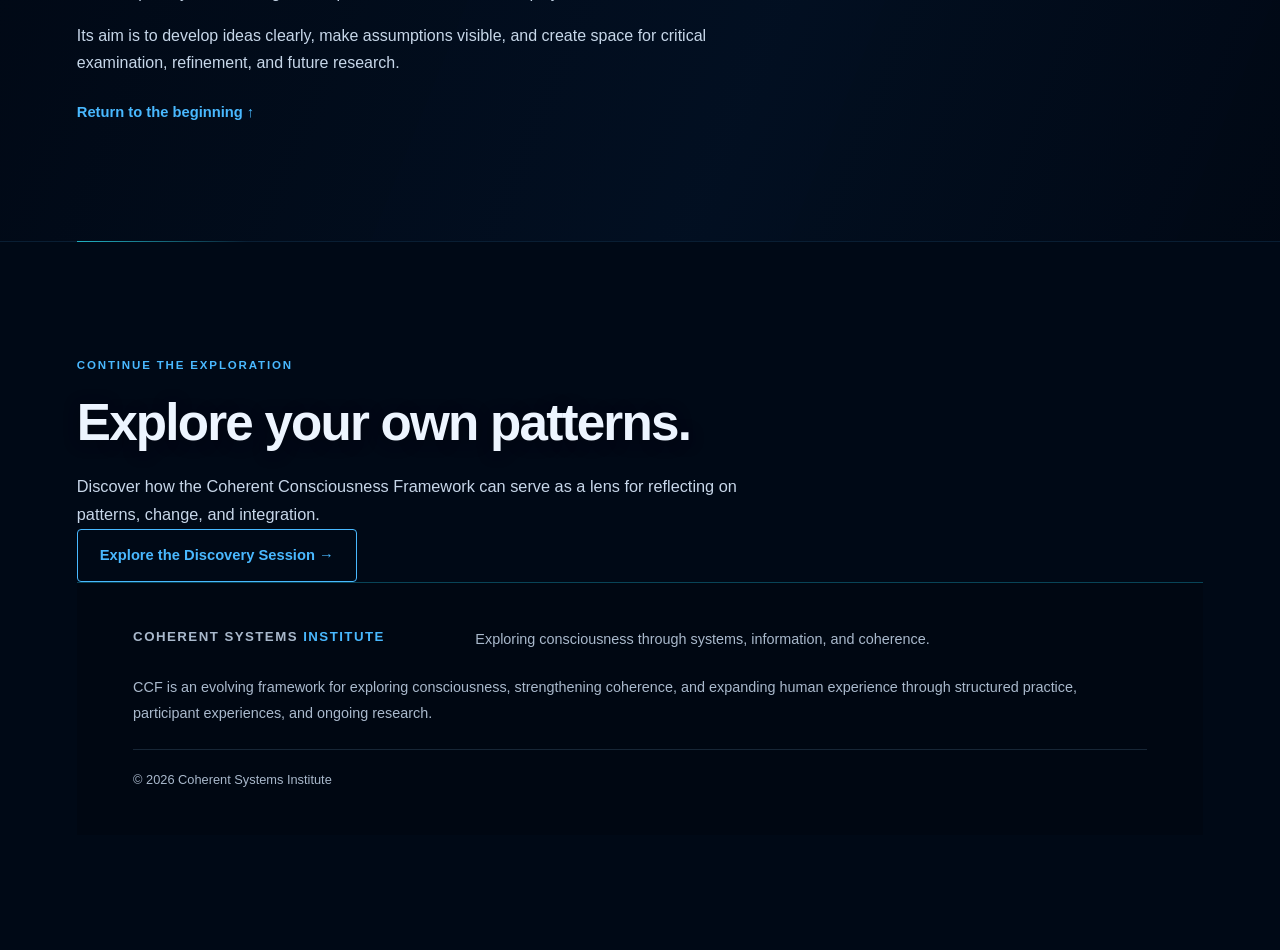
==== commit e902ebcc: "commit" ====
--- a/index.html
+++ b/index.html
@@ -12,15 +12,18 @@
   <meta name="theme-color" content="#0b1118">
   <title>Coherent Systems Institute | Coherent Consciousness Framework</title>
 
+  <link rel="preload" as="image" href="images/cosmic-earth.webp">
   <link rel="stylesheet" href="css/style.css">
   <script src="js/script.js" defer></script>
 </head>
 
-<body>
+<body class="home-page">
+  <!-- Fixed planetary scene: remains visible as the page content scrolls. -->
+  <div class="world-backdrop" aria-hidden="true"></div>
  <header class="site-header">
   <a class="brand" href="index.html#home" aria-label="Coherent Systems Institute home">
     <img
-      src="images/coherentsystems.institute.logo2.png"
+      src="images/csi-logo.png"
       alt="Coherent Systems Institute — Expanding Human Experience"
       class="brand-logo"
     />
@@ -39,33 +42,49 @@
 
   <main id="home">
     <!-- HERO -->
-    <section class="hero">
-      <p class="eyebrow">
-        UNDERSTAND YOURSELF. EXPAND YOUR EXPERIENCE.
-      </p>
-
-      <h1>Your consciousness is a system. Learn to work with it.</h1>
-
-      <p>
-          Human OS is a journey into understanding and expanding the human
-          experience. Explore how physical grounding, emotional dynamics,
-          and integrative awareness shape the way you experience life—and
-          discover new possibilities through practice, reflection, and growth.
-      </p>
-
+    <section class="arrival" aria-labelledby="arrival-title">
+      <div class="arrival-scene" aria-hidden="true"></div>
+      <div class="arrival-content">
+        <h1 id="arrival-title">Your consciousness is a system.<span>Learn to work with it.</span></h1>
+        <div class="arrival-lightline" aria-hidden="true"></div>
+        <p class="arrival-tagline">Human OS — A journey into understanding<br class="desktop-break"> and expanding human experience</p>
+      </div>
+      <div class="portal-grid" aria-label="Explore the three modes of the Coherent Consciousness Framework">
+        <a class="portal portal-pmc" href="#framework-pmc" aria-label="Explore PMC, the Physical Mode of Consciousness">
+          <img src="images/mode-pmc.png" alt="" class="portal-art" decoding="async">
+          <span class="portal-initials">PMC</span>
+          <span class="portal-title">Grounding</span>
+          <span class="portal-rule" aria-hidden="true"></span>
+          <span class="portal-motto">Be Present</span>
+        </a>
+        <a class="portal portal-emc" href="#framework-emc" aria-label="Explore EMC, the Entropic Mode of Consciousness">
+          <img src="images/mode-emc.png" alt="" class="portal-art" decoding="async">
+          <span class="portal-initials">EMC</span>
+          <span class="portal-title">Exploration</span>
+          <span class="portal-rule" aria-hidden="true"></span>
+          <span class="portal-motto">Embrace Discovery</span>
+        </a>
+        <a class="portal portal-imc" href="#framework-imc" aria-label="Explore IMC, the Integrative Mode of Consciousness">
+          <img src="images/mode-imc.png" alt="" class="portal-art" decoding="async">
+          <span class="portal-initials">IMC</span>
+          <span class="portal-title">Integration</span>
+          <span class="portal-rule" aria-hidden="true"></span>
+          <span class="portal-motto">Live in Coherence</span>
+        </a>
+      </div>
+      <a class="arrival-scroll" href="#overview" aria-label="Scroll to explore the Institute">
+        <span>Explore the Institute</span><span aria-hidden="true">↓</span>
+      </a>
+    </section>
+    <section class="arrival-overview section" id="overview">
+      <p class="eyebrow">UNDERSTAND YOURSELF. EXPAND YOUR EXPERIENCE.</p>
+      <h2>The Human OS begins with understanding.</h2>
+      <p class="section-intro">Human OS is a journey into understanding and expanding the human experience. Explore how physical grounding, emotional dynamics, and integrative awareness shape the way you experience life—and discover new possibilities through practice, reflection, and growth.</p>
       <div class="hero-actions">
-      <a class="button" href="human-os.html">
-        Explore Your Human OS ↗
-      </a>
-      <a class="text-link" href="framework.html">
-        Discover the CCF Framework →
-      </a>
-      </div>
-
-      <p class="hero-note">
-        A theoretical framework for investigating conscious-state
-        organization, transitions, and coherence.
-      </p>
+        <a class="button" href="human-os.html">Explore Your Human OS ↗</a>
+        <a class="text-link" href="framework.html">Discover the CCF Framework →</a>
+      </div>
+      <p class="hero-note">A theoretical framework for investigating conscious-state organization, transitions, and coherence.</p>
     </section>
 
     <!-- THE THREE FUNDAMENTAL MODES -->
@@ -82,7 +101,7 @@
       </p>
 
       <div class="cards">
-        <article class="card">
+        <article class="card" id="framework-pmc" tabindex="-1">
           <span class="card-number">01 / GROUNDING</span>
           <h3>PMC</h3>
           <p class="card-subtitle">Physical Mode of Consciousness</p>
@@ -92,7 +111,7 @@
           </p>
         </article>
 
-        <article class="card">
+        <article class="card" id="framework-emc" tabindex="-1">
           <span class="card-number">02 / EXPLORATION</span>
           <h3>EMC</h3>
           <p class="card-subtitle">Entropic Mode of Consciousness</p>
@@ -103,7 +122,7 @@
           </p>
         </article>
 
-        <article class="card">
+        <article class="card" id="framework-imc" tabindex="-1">
           <span class="card-number">03 / INTEGRATION</span>
           <h3>IMC</h3>
           <p class="card-subtitle">Integrative Mode of Consciousness</p>
--- a/css/style.css
+++ b/css/style.css
@@ -933,48 +933,19 @@
   border-color: rgba(25, 212, 154, 0.5);
   color: var(--brand-emerald);
 }
-/* CSI Header Logo — Large Desktop Banner */
-.site-header .brand {
-  display: flex;
-  align-items: center;
-  justify-content: center;
-  width: 100%;
-  flex: 1 1 100%;
-}
-
-.site-header .brand-logo {
-  display: block;
-  width: min(1000px, 90vw);
-  max-width: none;
-  height: auto;
-  object-fit: contain;
-  mix-blend-mode: screen;
-  flex-shrink: 0;
-}
-
-.site-header nav {
-  width: 100%;
-  justify-content: center;
-  flex-wrap: wrap;
-}
-
-@media (max-width: 900px) {
-  .site-header .brand-logo {
-    width: 90vw;
-  }
-}
-
-@media (max-width: 600px) {
-  .site-header .brand-logo {
-    width: 96vw;
-  }
-}
-/* Force the logo and navigation onto separate rows */
+/* CSI Header — Coherent Systems Institute */
 .site-header {
   display: flex;
   flex-direction: column;
   align-items: center;
-  gap: 12px;
+  gap: 14px;
+  padding: 18px 4%;
+  background: linear-gradient(
+    180deg,
+    rgba(5, 10, 22, 0.98),
+    rgba(7, 18, 34, 0.94)
+  );
+  border-bottom: 1px solid rgba(39, 216, 232, 0.45);
 }
 
 .site-header > .brand {
@@ -987,28 +958,626 @@
 
 .site-header > .brand .brand-logo {
   display: block;
-  width: min(1000px, 92vw);
+  width: min(680px, 76vw);
   height: auto;
-  max-width: none;
-  flex-shrink: 0;
+  max-width: 100%;
+  object-fit: contain;
   mix-blend-mode: screen;
 }
 
+/* Futuristic navigation buttons */
 .site-header > nav {
   display: flex;
   width: 100%;
   justify-content: center;
   align-items: center;
   flex-wrap: wrap;
-  gap: 12px 22px;
+  gap: 12px;
+}
+
+.site-header > nav a {
+  display: inline-flex;
+  align-items: center;
+  justify-content: center;
+  padding: 11px 18px;
+  color: #EAF7FF;
+  font-size: 0.82rem;
+  font-weight: 600;
+  letter-spacing: 0.09em;
+  text-transform: uppercase;
+  text-decoration: none;
+  background: linear-gradient(
+    180deg,
+    rgba(15, 35, 57, 0.88),
+    rgba(5, 14, 28, 0.96)
+  );
+  border: 1px solid rgba(39, 216, 232, 0.42);
+  border-radius: 7px;
+  box-shadow: inset 0 0 12px rgba(39, 216, 232, 0.035);
+  transition:
+    color 180ms ease,
+    border-color 180ms ease,
+    background 180ms ease,
+    box-shadow 180ms ease,
+    transform 180ms ease;
+}
+
+.site-header > nav a:hover,
+.site-header > nav a:focus-visible {
+  color: #FFFFFF;
+  border-color: #27D8E8;
+  background: linear-gradient(
+    180deg,
+    rgba(15, 67, 91, 0.96),
+    rgba(7, 31, 49, 0.98)
+  );
+  box-shadow:
+    0 0 16px rgba(39, 216, 232, 0.22),
+    inset 0 0 12px rgba(39, 216, 232, 0.09);
+  transform: translateY(-1px);
+  outline: none;
+}
+
+.site-header > nav a:focus-visible {
+  outline: 2px solid #27D8E8;
+  outline-offset: 3px;
+}
+
+@media (max-width: 900px) {
+  .site-header > .brand .brand-logo {
+    width: min(560px, 84vw);
+  }
+
+  .site-header > nav {
+    gap: 10px;
+  }
+
+  .site-header > nav a {
+    padding: 10px 14px;
+    font-size: 0.76rem;
+  }
 }
 
 @media (max-width: 600px) {
+  .site-header {
+    padding: 14px 3%;
+    gap: 12px;
+  }
+
   .site-header > .brand .brand-logo {
-    width: 96vw;
+    width: 94vw;
   }
 
   .site-header > nav {
-    gap: 10px 14px;
-  }
-}+    gap: 8px;
+  }
+
+  .site-header > nav a {
+    padding: 9px 11px;
+    font-size: 0.7rem;
+    letter-spacing: 0.05em;
+  }
+}
+
+/* =========================================================
+   CSI IMMERSIVE WORLD LAYER
+   Built on the existing page structure; no framework needed.
+   ========================================================= */
+:root {
+  --space-void: #030712;
+  --world-blue: #49b9ff;
+  --world-cyan: #27d8e8;
+  --world-green: #19d49a;
+  --world-glass: rgba(7, 20, 39, 0.72);
+}
+
+html {
+  scroll-padding-top: 34px;
+  scrollbar-color: rgba(39, 216, 232, 0.55) #050b16;
+}
+
+body {
+  position: relative;
+  isolation: isolate;
+  overflow-x: clip;
+  background:
+    radial-gradient(ellipse at 50% 0%, rgba(16, 72, 116, 0.24), transparent 42rem),
+    radial-gradient(ellipse at 100% 40%, rgba(12, 65, 88, 0.12), transparent 36rem),
+    linear-gradient(180deg, #050a16 0%, #071321 46%, #040914 100%);
+}
+
+body::before {
+  content: "";
+  position: fixed;
+  inset: 0;
+  z-index: -1;
+  pointer-events: none;
+  opacity: 0.32;
+  background-image:
+    radial-gradient(1px 1px at 8% 14%, rgba(219, 243, 255, .9) 99%, transparent),
+    radial-gradient(1px 1px at 26% 63%, rgba(108, 210, 255, .8) 99%, transparent),
+    radial-gradient(1px 1px at 71% 19%, rgba(219, 243, 255, .75) 99%, transparent),
+    radial-gradient(1px 1px at 87% 52%, rgba(108, 210, 255, .7) 99%, transparent),
+    radial-gradient(1px 1px at 45% 88%, rgba(219, 243, 255, .7) 99%, transparent),
+    radial-gradient(2px 2px at 62% 71%, rgba(39, 216, 232, .65) 99%, transparent);
+  background-size: 460px 360px;
+}
+
+.site-header {
+  position: sticky;
+  top: 0;
+  z-index: 20;
+  backdrop-filter: blur(18px);
+  -webkit-backdrop-filter: blur(18px);
+  background: linear-gradient(180deg, rgba(3, 8, 20, .94), rgba(5, 16, 31, .82));
+  box-shadow: 0 12px 42px rgba(0, 0, 0, .18);
+}
+
+.site-header > .brand .brand-logo {
+  filter: drop-shadow(0 0 18px rgba(39, 216, 232, .12));
+}
+
+.site-header > nav a {
+  position: relative;
+  overflow: hidden;
+  border-radius: 999px;
+  background: linear-gradient(180deg, rgba(13, 35, 58, .88), rgba(5, 13, 27, .9));
+  box-shadow: inset 0 0 18px rgba(39, 216, 232, .025);
+}
+
+.site-header > nav a::after {
+  content: "";
+  position: absolute;
+  left: 20%;
+  right: 20%;
+  bottom: 4px;
+  height: 1px;
+  background: linear-gradient(90deg, transparent, var(--world-cyan), transparent);
+  opacity: 0;
+  transform: scaleX(.4);
+  transition: opacity .22s ease, transform .22s ease;
+}
+
+.site-header > nav a:hover::after,
+.site-header > nav a[aria-current="location"]::after {
+  opacity: 1;
+  transform: scaleX(1);
+}
+
+.site-header > nav a[aria-current="location"] {
+  border-color: rgba(39, 216, 232, .85);
+  color: #fff;
+  box-shadow: 0 0 20px rgba(39, 216, 232, .12), inset 0 0 14px rgba(39, 216, 232, .06);
+}
+
+/* The hero becomes a planetary arrival point. The curved light horizon is CSS-drawn. */
+.hero {
+  width: min(100%, 1600px);
+  min-height: clamp(650px, 78vh, 900px);
+  padding-top: clamp(90px, 12vh, 150px);
+  padding-bottom: clamp(100px, 13vh, 160px);
+  padding-left: max(7%, calc((100vw - 1240px) / 2));
+  padding-right: 7%;
+  isolation: isolate;
+}
+
+.hero::before {
+  top: 8%;
+  right: -2%;
+  width: clamp(300px, 43vw, 660px);
+  height: clamp(300px, 43vw, 660px);
+  border: 1px solid rgba(73, 185, 255, .18);
+  background:
+    radial-gradient(circle at 35% 30%, rgba(40, 133, 194, .22), transparent 27%),
+    radial-gradient(circle at 62% 62%, rgba(14, 73, 120, .26), transparent 52%),
+    radial-gradient(circle at 50% 50%, rgba(5, 15, 34, .02) 45%, rgba(3, 8, 20, .6) 72%, transparent 73%);
+  box-shadow:
+    0 0 0 22px rgba(73, 185, 255, .025),
+    0 0 0 58px rgba(39, 216, 232, .018),
+    0 0 100px rgba(31, 135, 205, .12),
+    inset 0 0 70px rgba(39, 216, 232, .07);
+  opacity: .92;
+}
+
+.hero::after {
+  content: "";
+  position: absolute;
+  z-index: -1;
+  left: -12%;
+  right: -12%;
+  bottom: -13%;
+  height: 42%;
+  pointer-events: none;
+  border-radius: 50% 50% 0 0 / 30% 30% 0 0;
+  background:
+    radial-gradient(ellipse at 50% 0%, rgba(39, 216, 232, .28), transparent 42%),
+    linear-gradient(180deg, rgba(11, 62, 99, .16), rgba(3, 8, 20, 0));
+  border-top: 1px solid rgba(73, 185, 255, .28);
+  box-shadow: 0 -14px 48px rgba(39, 216, 232, .06);
+}
+
+.hero > * {
+  position: relative;
+  z-index: 1;
+}
+
+.hero h1 {
+  max-width: 900px;
+  text-shadow: 0 4px 38px rgba(0, 0, 0, .28);
+}
+
+.hero > p:not(.eyebrow):not(.hero-note) {
+  max-width: 680px;
+  color: #c1d1e3;
+  font-size: clamp(1rem, 1.4vw, 1.16rem);
+}
+
+.hero .eyebrow {
+  text-shadow: 0 0 24px rgba(39, 216, 232, .26);
+}
+
+.hero .button {
+  border-radius: 999px;
+  padding: 15px 25px;
+  background: linear-gradient(115deg, rgba(16, 62, 92, .94), rgba(8, 35, 56, .94));
+  box-shadow: 0 0 26px rgba(39, 216, 232, .09), inset 0 0 16px rgba(39, 216, 232, .05);
+}
+
+.hero .button:hover {
+  box-shadow: 0 0 30px rgba(39, 216, 232, .2);
+}
+
+.section {
+  position: relative;
+  width: min(100%, 1600px);
+  padding-top: clamp(76px, 9vw, 124px);
+  padding-bottom: clamp(76px, 9vw, 124px);
+  border-top-color: rgba(73, 185, 255, .12);
+}
+
+.section::before {
+  content: "";
+  position: absolute;
+  top: -1px;
+  left: 6%;
+  width: min(170px, 22%);
+  height: 1px;
+  background: linear-gradient(90deg, rgba(39, 216, 232, .8), transparent);
+  pointer-events: none;
+}
+
+.section-intro {
+  color: #b4c5d8;
+}
+
+.cards {
+  gap: clamp(14px, 2vw, 24px);
+}
+
+.card {
+  position: relative;
+  overflow: hidden;
+  padding: clamp(23px, 2.5vw, 34px);
+  border-radius: 14px;
+  border-color: rgba(110, 178, 222, .2);
+  background:
+    radial-gradient(ellipse at 100% 0%, rgba(39, 216, 232, .07), transparent 54%),
+    linear-gradient(145deg, rgba(12, 29, 49, .9), rgba(5, 13, 27, .84));
+  box-shadow: 0 16px 48px rgba(0, 0, 0, .14), inset 0 1px 0 rgba(255, 255, 255, .025);
+}
+
+.card::before {
+  content: "";
+  position: absolute;
+  inset: 0 auto auto 22px;
+  width: 54px;
+  height: 2px;
+  background: linear-gradient(90deg, var(--world-cyan), transparent);
+  opacity: .7;
+}
+
+.card:hover,
+.card.is-highlighted {
+  transform: translateY(-5px);
+  border-color: rgba(39, 216, 232, .7);
+  background:
+    radial-gradient(ellipse at 100% 0%, rgba(39, 216, 232, .12), transparent 58%),
+    linear-gradient(145deg, rgba(14, 43, 68, .96), rgba(5, 15, 30, .92));
+  box-shadow: 0 18px 54px rgba(0, 0, 0, .25), 0 0 28px rgba(39, 216, 232, .07);
+}
+
+.card h3 {
+  text-shadow: 0 0 20px rgba(73, 185, 255, .12);
+}
+
+#framework .card:nth-child(1)::before { background: linear-gradient(90deg, var(--world-blue), transparent); }
+#framework .card:nth-child(2)::before { background: linear-gradient(90deg, #a78bfa, transparent); }
+#framework .card:nth-child(3)::before { background: linear-gradient(90deg, var(--world-green), transparent); }
+
+.framework-note {
+  position: relative;
+  overflow: hidden;
+  border: 1px solid rgba(25, 212, 154, .24);
+  border-left: 3px solid var(--world-green);
+  border-radius: 14px;
+  background:
+    radial-gradient(ellipse at 100% 0%, rgba(25, 212, 154, .09), transparent 55%),
+    rgba(5, 20, 30, .72);
+}
+
+.journey-stage {
+  padding-bottom: 32px;
+}
+
+.stage-marker {
+  box-shadow: 0 0 20px rgba(39, 216, 232, .08);
+}
+
+.discovery-cta {
+  background:
+    radial-gradient(ellipse at 50% 0%, rgba(39, 216, 232, .09), transparent 65%),
+    linear-gradient(180deg, rgba(5, 15, 30, .3), rgba(3, 8, 20, .65));
+}
+
+.site-footer {
+  background: rgba(2, 7, 17, .52);
+  border-top-color: rgba(39, 216, 232, .2);
+}
+
+@media (max-width: 900px) {
+  .hero {
+    min-height: 660px;
+    padding-left: 6%;
+    padding-right: 6%;
+  }
+  .hero::before {
+    top: 5%;
+    right: -12%;
+    opacity: .55;
+  }
+}
+
+@media (max-width: 600px) {
+  .site-header {
+    position: relative;
+  }
+  .hero {
+    min-height: 590px;
+    padding-top: 76px;
+    padding-bottom: 105px;
+  }
+  .hero::before {
+    top: 4%;
+    right: -25%;
+    width: 300px;
+    height: 300px;
+    opacity: .38;
+  }
+  .hero::after {
+    bottom: -7%;
+    height: 28%;
+  }
+  .site-header > nav a {
+    padding: 9px 12px;
+    letter-spacing: .035em;
+  }
+  .card {
+    border-radius: 12px;
+  }
+}
+
+@media (prefers-reduced-motion: reduce) {
+  .site-header > nav a::after {
+    transition: none;
+  }
+  .card,
+  .site-header > nav a {
+    transition: none !important;
+  }
+}
+
+
+/* ===============================================================
+   CSI CINEMATIC ARRIVAL • Reference-image edition
+   Existing inner-page CSS and site content remain compatible.
+   =============================================================== */
+:root{--csi-cyan:#04dffa;--csi-sky:#38baff;--csi-green:#23f1ca}
+html{scroll-padding-top:105px}
+body{background:#030916}
+.site-header{
+  flex-direction:row;justify-content:space-between;align-items:center;gap:clamp(18px,2vw,36px);
+  width:100%;min-height:140px;padding:14px clamp(25px,5.1vw,92px);
+  position:relative;z-index:30;border-bottom:1px solid #00b9ea;
+  background:linear-gradient(180deg,rgba(1,8,19,.99),rgba(1,11,25,.96));
+  box-shadow:0 1px 0 rgba(46,232,255,.13),0 10px 35px rgba(0,0,0,.24)
+}
+.site-header>.brand{width:clamp(270px,29vw,495px);justify-content:flex-start;min-width:0}
+.site-header>.brand .brand-logo{width:100%;max-width:495px;max-height:112px;object-fit:contain;filter:drop-shadow(0 0 7px rgba(0,218,255,.23))}
+.site-header>nav{width:auto;flex:1;justify-content:flex-end;flex-wrap:nowrap;gap:clamp(6px,.95vw,16px)}
+.site-header>nav a{
+  flex-shrink:0;position:relative;white-space:nowrap;
+  border-radius:10px;padding:11px clamp(10px,1.03vw,19px);
+  color:#f0faff;text-transform:none;font-size:clamp(.68rem,.91vw,.96rem);letter-spacing:0;
+  font-weight:600;background:linear-gradient(135deg,rgba(0,18,36,.88),rgba(0,10,23,.98));
+  border:1px solid rgba(0,200,249,.75);
+  box-shadow:inset 0 0 11px rgba(5,209,247,.08),0 0 4px rgba(0,208,255,.05)
+}
+.site-header>nav a:first-child,.site-header>nav a[aria-current="page"]{
+  border-color:#00ddff;box-shadow:0 0 13px rgba(0,230,255,.46),inset 0 0 10px rgba(0,198,245,.14)
+}
+.site-header>nav a:hover,.site-header>nav a:focus-visible{border-color:#4fffff;box-shadow:0 0 20px rgba(0,227,255,.41);background:#092740}
+.site-header>nav a::after{bottom:-6px;height:2px;border-radius:4px}
+.site-header>nav a:first-child::after{opacity:1;transform:scaleX(1)}
+.arrival{position:relative;isolation:isolate;overflow:hidden;width:100%;min-height:calc(100svh - 140px);height:auto;max-width:none;margin:0;background:#030b17;display:flex;flex-direction:column;align-items:center;padding:72px clamp(24px,6vw,110px) 46px}
+.arrival-scene{position:absolute;z-index:-2;inset:0;background-image:url('../images/cosmic-earth.webp');background-size:cover;background-position:center top;background-repeat:no-repeat;transform:scale(1.015);animation:arrivalDrift 30s ease-in-out infinite alternate}
+.arrival::before{content:"";position:absolute;z-index:-1;inset:0;background:linear-gradient(180deg,rgba(0,3,15,.12) 0%,rgba(0,5,16,.08) 47%,rgba(0,3,11,.15) 70%,rgba(0,4,12,.68) 100%);pointer-events:none}
+.arrival::after{content:"";position:absolute;top:40%;left:50%;width:58vw;height:6px;transform:translateX(-50%);pointer-events:none;background:radial-gradient(ellipse,rgba(28,239,255,.45),transparent 70%);filter:blur(12px)}
+.arrival-content{width:min(100%,1380px);text-align:center;position:relative;z-index:1}
+.arrival h1{margin:0 auto;max-width:1400px;font-size:clamp(2.25rem,4.32vw,4.75rem);line-height:1.08;font-weight:440;letter-spacing:-.035em;color:#f7fbff;text-shadow:0 3px 16px rgba(0,0,0,.72)}
+.arrival h1 span{display:block;font-weight:570;color:#07ddfa;letter-spacing:-.023em;text-shadow:0 0 22px rgba(0,219,255,.32),0 3px 12px rgba(0,0,0,.48)}
+.arrival-lightline{height:2px;width:min(80%,920px);margin:20px auto 22px;background:linear-gradient(90deg,transparent,rgba(13,215,242,.45),#09e3fe,rgba(19,218,250,.4),transparent);box-shadow:0 0 10px #00eaff}
+.arrival-tagline{color:#eef5fc;font-size:clamp(.9rem,1.26vw,1.45rem);letter-spacing:clamp(.17em,.42vw,.4em);line-height:1.6;text-transform:uppercase;font-weight:430;text-shadow:0 2px 12px rgba(0,0,0,.9);margin:0 auto}
+.portal-grid{position:relative;z-index:2;display:grid;grid-template-columns:repeat(3,minmax(0,1fr));gap:clamp(18px,2.85vw,48px);width:min(100%,1450px);margin:clamp(74px,7.5vw,136px) auto 0}
+.portal{
+  min-width:0;min-height:clamp(258px,18vw,308px);display:flex;flex-direction:column;align-items:center;justify-content:flex-end;
+  padding:10px 14px 16px;border:1px solid rgba(0,196,255,.85);border-radius:17px;
+  color:#f5faff;text-align:center;position:relative;overflow:hidden;
+  background:linear-gradient(180deg,rgba(2,18,38,.6),rgba(0,7,19,.86));
+  box-shadow:inset 0 0 24px rgba(3,128,194,.065),0 8px 36px rgba(0,0,0,.29);
+  backdrop-filter:blur(3px);-webkit-backdrop-filter:blur(3px);
+  transition:transform .32s ease,border-color .32s ease,box-shadow .32s ease,background .32s ease
+}
+.portal::after{content:"";position:absolute;inset:auto 12% -1px;height:2px;background:linear-gradient(90deg,transparent,#0de2ff,transparent);box-shadow:0 0 10px #0de2ff}
+.portal:hover,.portal:focus-visible{transform:translateY(-9px);border-color:#53efff;box-shadow:0 0 32px rgba(4,208,255,.22),inset 0 0 22px rgba(2,155,223,.08);outline:none}
+.portal-art{display:block;width:min(78%,300px);height:clamp(130px,10.5vw,184px);object-fit:contain;object-position:center center;filter:drop-shadow(0 0 7px rgba(1,205,255,.3));transition:transform .5s ease,filter .5s ease}
+.portal:hover .portal-art,.portal:focus-visible .portal-art{transform:scale(1.08) translateY(-2px);filter:drop-shadow(0 0 17px rgba(5,226,255,.55))}
+.portal-emc .portal-art{width:min(90%,335px)}
+.portal-imc .portal-art{width:min(85%,315px)}
+.portal-initials{display:block;font-size:clamp(1.65rem,2vw,2.28rem);font-weight:470;letter-spacing:.36em;line-height:1.25;margin:0 0 1px .36em}
+.portal-title{display:block;font-size:clamp(.86rem,1.13vw,1.23rem);font-weight:400;text-transform:uppercase;letter-spacing:.38em;margin-left:.38em;line-height:1.5}
+.portal-rule{height:1px;width:72%;margin:6px 0;background:linear-gradient(90deg,transparent,rgba(12,224,249,.8),transparent);box-shadow:0 0 7px rgba(4,217,255,.45)}
+.portal-motto{display:block;font-size:clamp(.82rem,1.13vw,1.15rem);font-style:italic;line-height:1.35;font-weight:350}
+.arrival-scroll{display:flex;gap:11px;align-items:center;position:relative;z-index:2;margin-top:26px;text-transform:uppercase;color:#a0cfde;font-size:.68rem;letter-spacing:.22em;opacity:.75;transition:opacity .2s}
+.arrival-scroll:hover{opacity:1;color:white}
+.arrival-overview{padding-top:clamp(75px,8vw,115px);background:radial-gradient(ellipse at center top,rgba(3,56,95,.23),transparent 70%)}
+.arrival-overview h2{max-width:900px}
+.arrival-overview .hero-note{margin-top:30px}
+#framework-pmc,#framework-emc,#framework-imc{scroll-margin-top:115px}
+#framework .card:target{border-color:#08e8ff;box-shadow:0 0 32px rgba(0,210,255,.25)}
+@keyframes arrivalDrift{from{transform:scale(1.015) translateY(0)}to{transform:scale(1.06) translateY(-9px)}}
+@media(max-width:1440px){
+  .site-header{padding:12px 2.5%;min-height:120px}
+  .site-header>.brand{width:clamp(240px,26vw,390px)}
+  .site-header>nav{gap:7px}
+  .site-header>nav a{padding:10px 9px;font-size:clamp(.64rem,.88vw,.86rem)}
+  .arrival{min-height:calc(100svh - 120px)}
+  .portal-grid{margin-top:clamp(65px,7vw,100px)}
+}
+@media(max-width:1080px){
+  .site-header{flex-direction:column;gap:4px;padding:10px 3% 13px;position:relative}
+  .site-header>.brand{width:min(70vw,440px);justify-content:center}
+  .site-header>nav{justify-content:center;flex-wrap:wrap;width:100%;gap:8px}
+  .site-header>nav a{font-size:.78rem;padding:9px 12px}
+  .arrival{padding-top:70px;min-height:680px}
+  .arrival h1{font-size:clamp(2.1rem,5vw,4rem)}
+  .portal-grid{gap:16px;margin-top:80px}
+  .portal{min-height:265px}
+}
+@media(max-width:690px){
+  .site-header{gap:4px;padding:10px 3% 13px}
+  .site-header>.brand{width:min(90vw,450px)}
+  .site-header>nav{gap:7px}
+  .site-header>nav a{font-size:.72rem;padding:9px 10px;border-radius:7px}
+  .arrival{padding:65px 4% 35px;min-height:0}
+  .arrival-scene{background-size:auto 780px;background-position:center top}
+  .arrival h1{font-size:clamp(2.0rem,7.1vw,3.4rem);line-height:1.13}
+  .arrival-tagline{font-size:clamp(.67rem,2.2vw,.88rem);letter-spacing:.12em;max-width:520px}
+  .desktop-break{display:none}
+  .portal-grid{grid-template-columns:1fr;max-width:440px;gap:17px;margin-top:96px}
+  .portal{min-height:220px;padding:3px 14px 17px}
+  .portal-art{height:120px;width:75%}
+  .portal-initials{font-size:1.6rem}
+  .portal-title{font-size:.8rem}
+  .portal-motto{font-size:.88rem}
+  .arrival-scroll{margin-top:26px}
+}
+@media(prefers-reduced-motion:reduce){.arrival-scene{animation:none!important}.portal,.portal-art{transition:none!important}}
+
+
+/* ================================================================
+   CSI V3 — CONTINUOUS PLANETARY WORLD
+   The cosmic scene is anchored to the viewport, not the arrival.
+   All page sections move in front of this same visible Earth.
+   Scoped to the home page so Framework / Human OS remain unchanged.
+   ================================================================ */
+.home-page {
+  min-height: 100%;
+  background: #020915;
+}
+.home-page .world-backdrop {
+  position: fixed;
+  inset: 0;
+  z-index: 0;
+  pointer-events: none;
+  background: #020915 url('../images/cosmic-earth.webp') center center / cover no-repeat;
+}
+/* Atmospheric shading keeps the nebula bright and body text legible. */
+.home-page .world-backdrop::after {
+  content: '';
+  position: absolute;
+  inset: 0;
+  background: linear-gradient(180deg,
+    rgba(1,5,16,.13) 0%,
+    rgba(0,5,16,.05) 46%,
+    rgba(0,6,18,.17) 75%,
+    rgba(0,4,13,.3) 100%);
+}
+/* Foreground composition, including sections outside <main>. */
+.home-page > main,
+.home-page > .discovery-cta,
+.home-page > .site-footer {
+  position: relative;
+  z-index: 1;
+}
+/* Keep navigation available during the journey. */
+.home-page .site-header {
+  position: sticky;
+  top: 0;
+  z-index: 30;
+}
+.home-page .arrival {
+  background: transparent;
+}
+/* The Earth is no longer tied to the arrival section. */
+.home-page .arrival-scene {
+  display: none;
+}
+.home-page .arrival::before {
+  background: linear-gradient(180deg,
+    rgba(0,3,15,.08) 0%,
+    rgba(0,5,16,.04) 48%,
+    rgba(0,3,11,.11) 70%,
+    rgba(0,4,12,.35) 100%);
+}
+/* Gentle glass layers avoid covering up the fixed horizon when scrolling. */
+.home-page main > .section {
+  background: linear-gradient(112deg,
+    rgba(1,8,21,.82) 0%,
+    rgba(2,12,29,.73) 55%,
+    rgba(1,9,23,.81) 100%);
+  border-top: 1px solid rgba(55,193,236,.22);
+}
+.home-page main > .section:nth-of-type(2n) {
+  background: linear-gradient(112deg,
+    rgba(1,8,21,.74),
+    rgba(3,19,39,.7) 60%,
+    rgba(1,8,21,.78));
+}
+.home-page main > .arrival-overview {
+  background: linear-gradient(110deg,
+    rgba(1,9,22,.76), rgba(3,20,39,.65), rgba(1,8,21,.76));
+}
+.home-page .section h2,
+.home-page .section h3 {text-shadow: 0 2px 16px rgba(0,0,0,.38)}
+.home-page .section .section-intro,
+.home-page .section > p:not(.eyebrow) {
+  color: #c7d7e9;
+}
+.home-page > .discovery-cta {
+  background: rgba(1,9,24,.78);
+}
+.home-page .site-footer {
+  background: rgba(1,7,19,.88);
+  border-top: 1px solid rgba(29,208,245,.3);
+}
+@media (max-width: 690px) {
+  .home-page .world-backdrop {
+    background-position: 50% center;
+    background-size: auto 100%;
+  }
+  /* On small screens, don't permanently cover space with the tall nav. */
+  .home-page .site-header { position: relative; }
+  .home-page main > .section {
+    background: rgba(2,10,25,.81);
+  }
+}
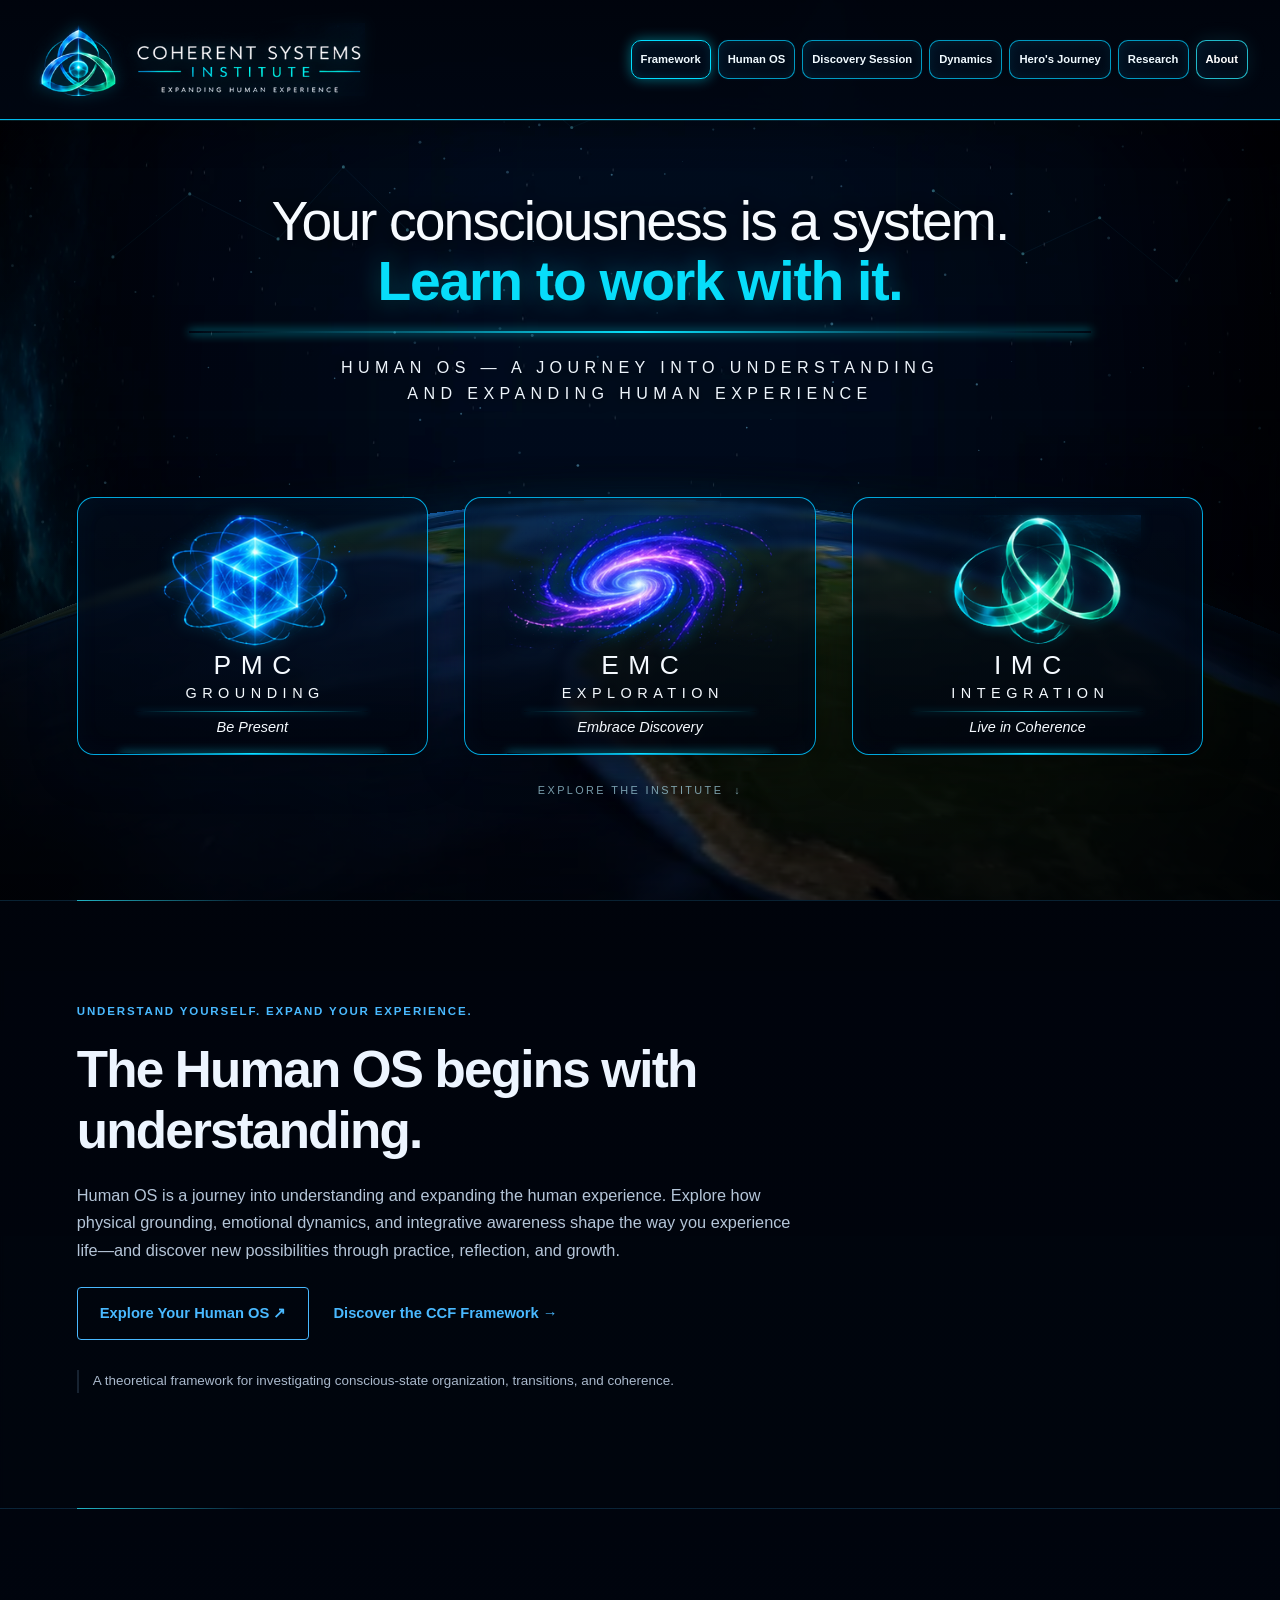
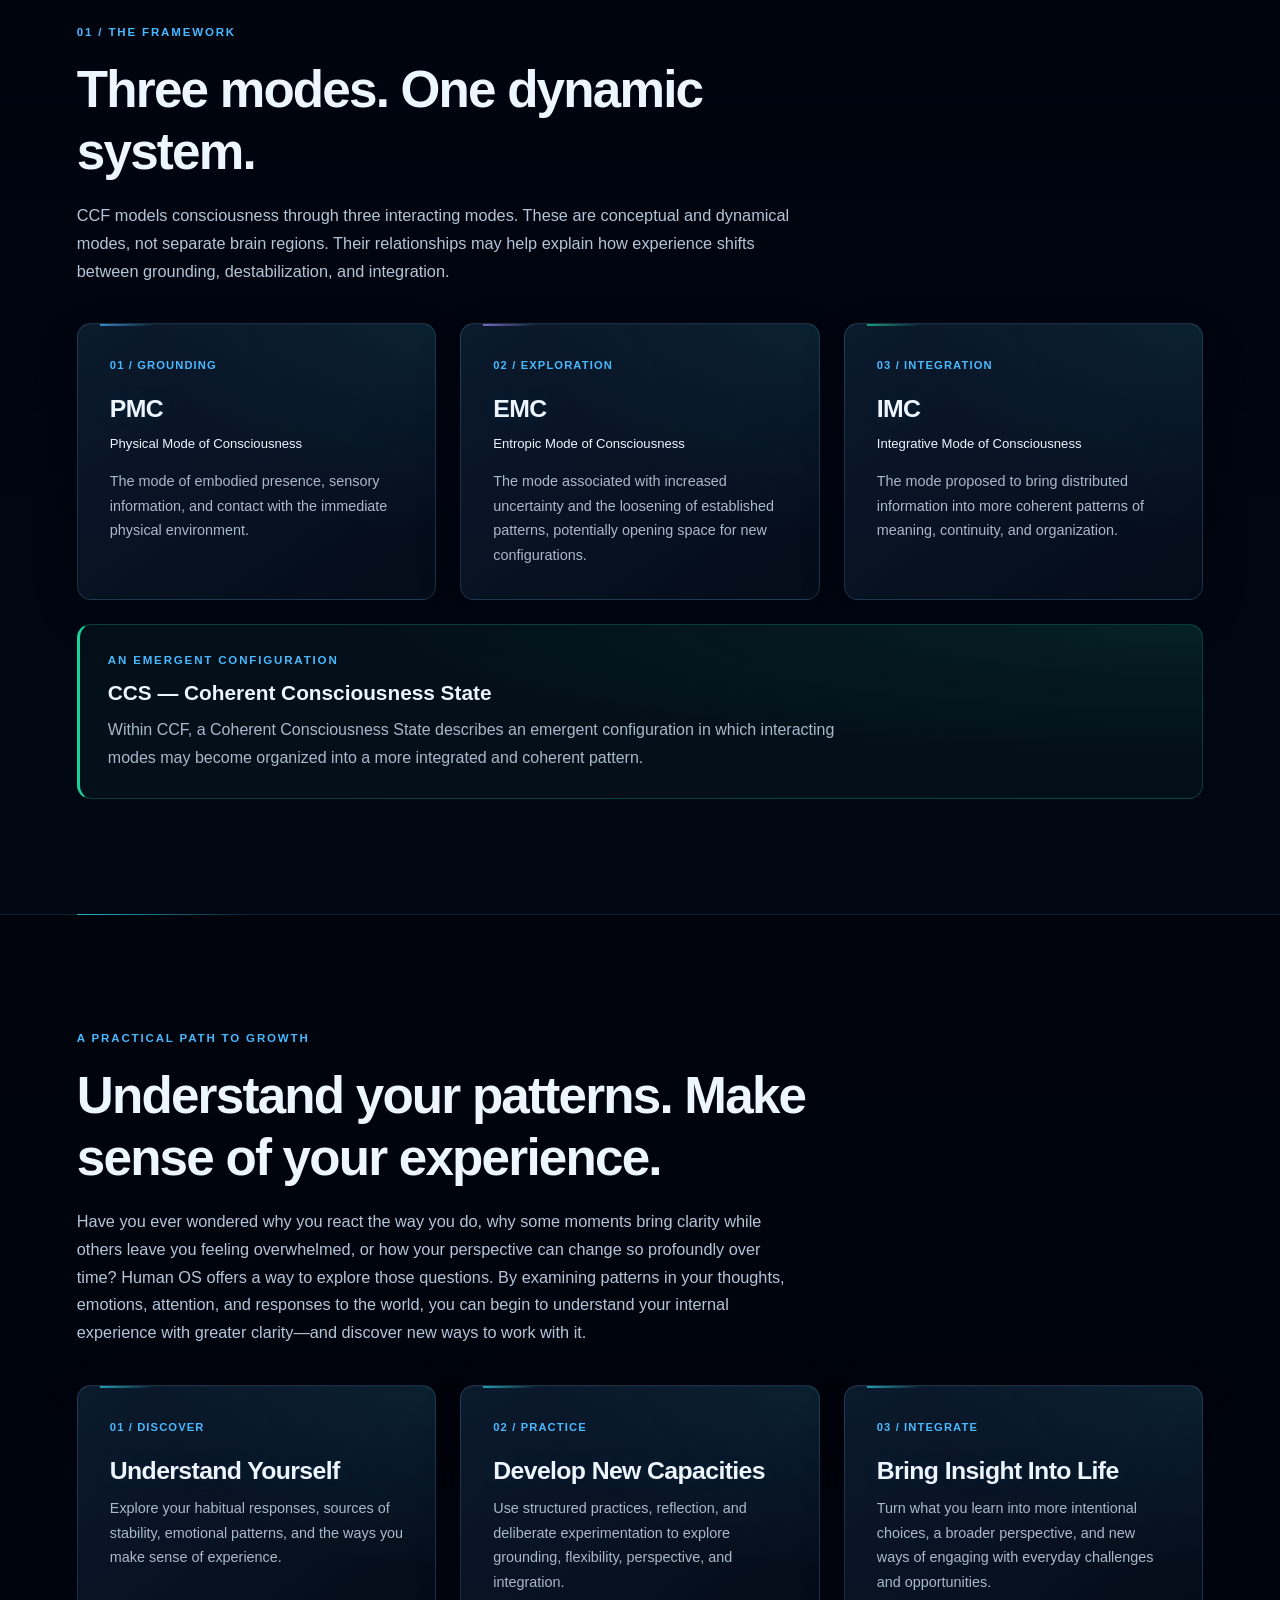
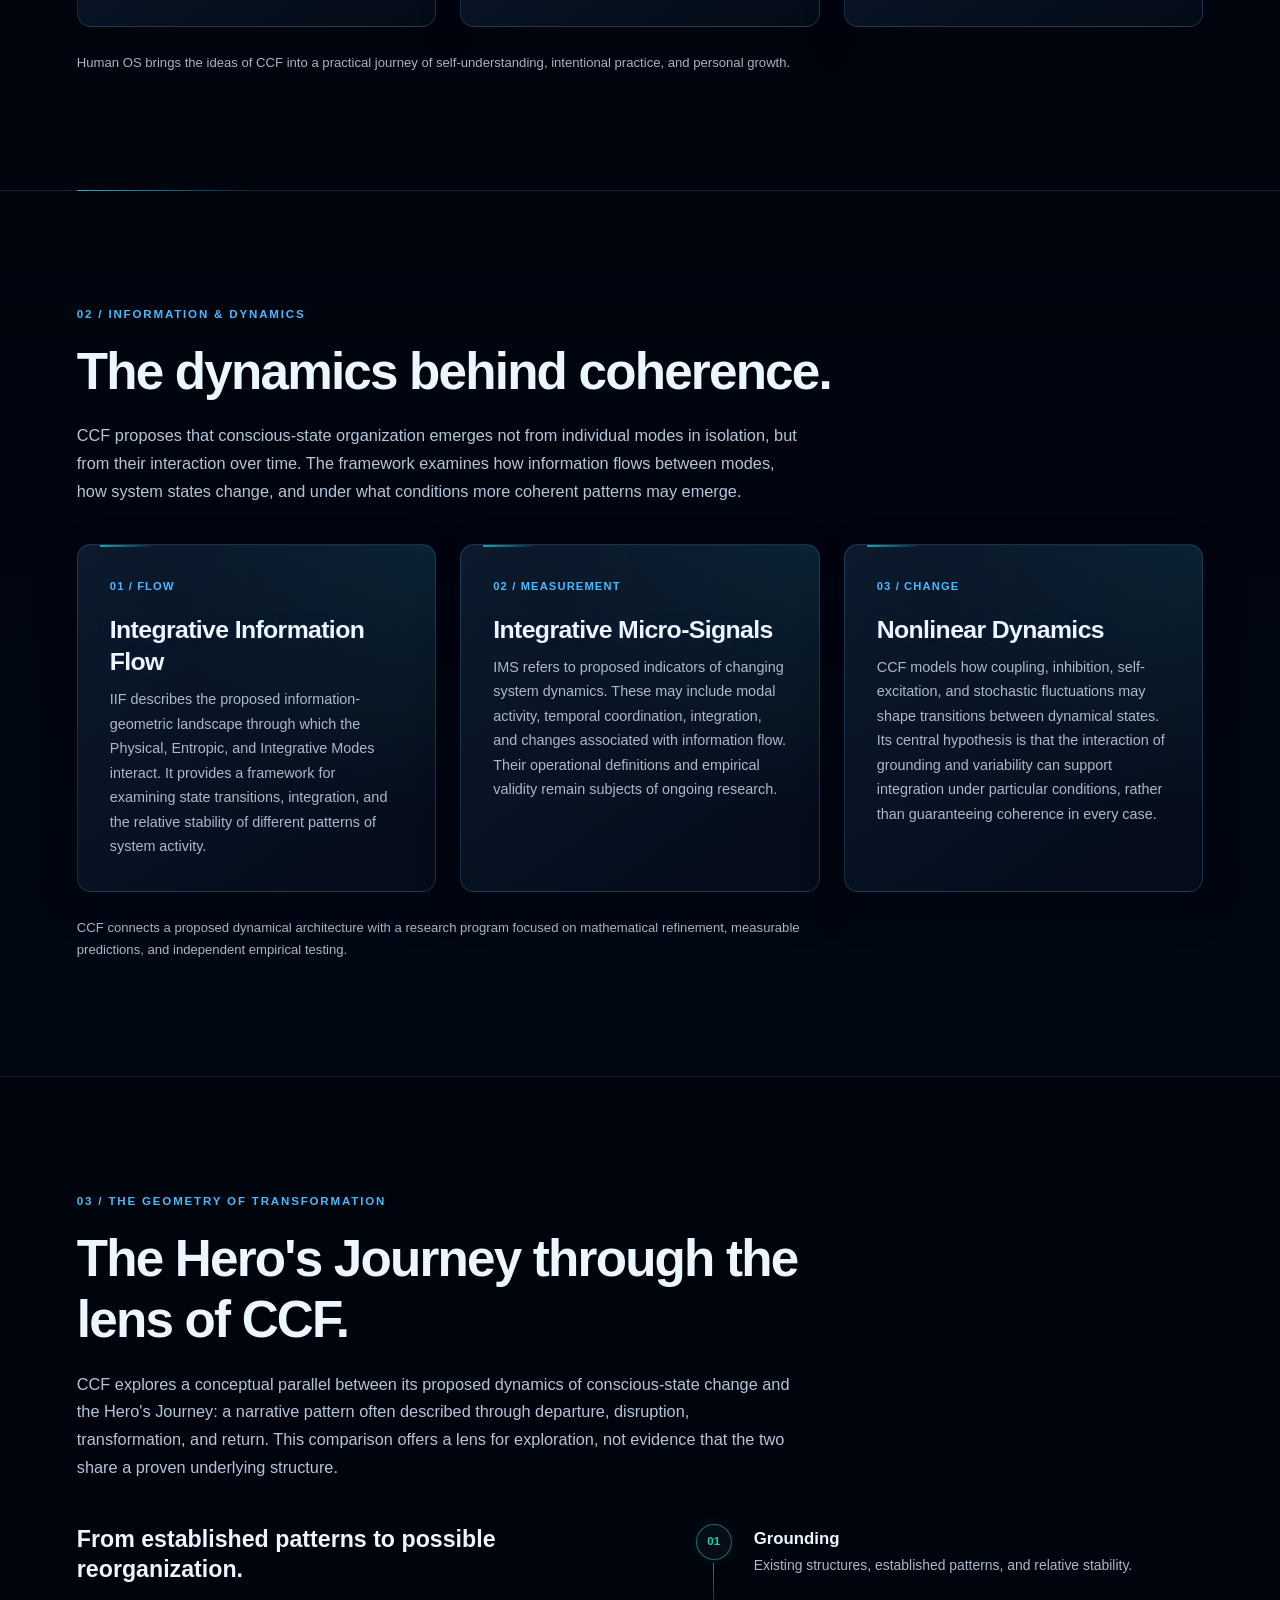
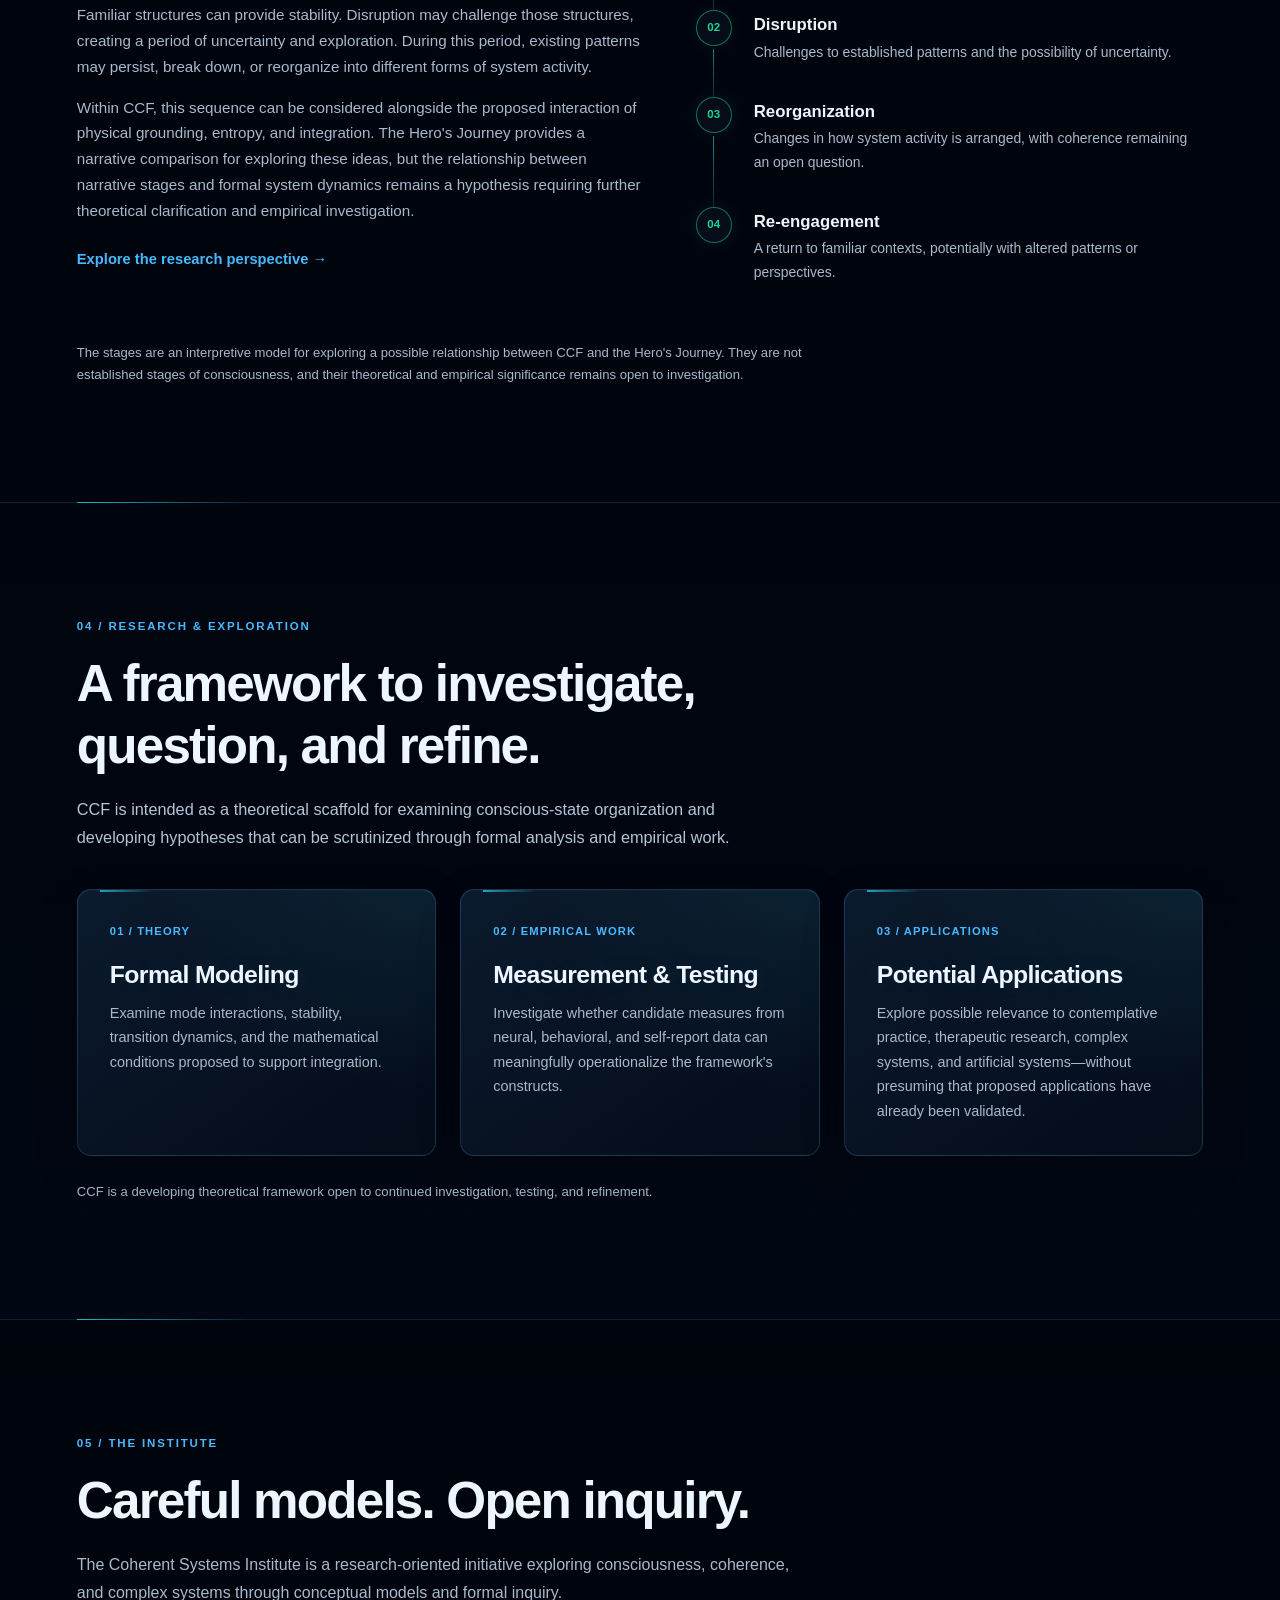
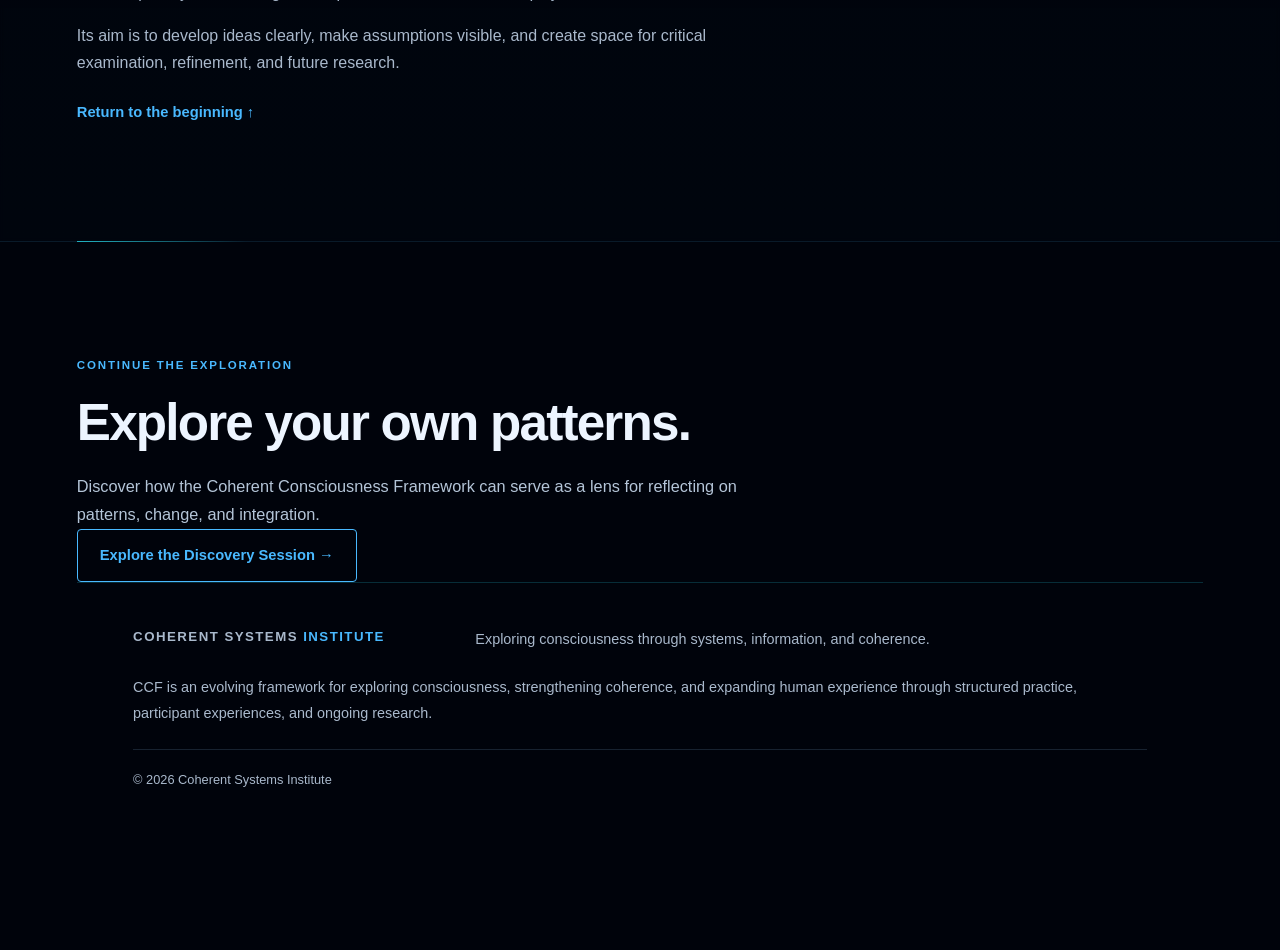
==== commit f4ab535d: "commit" ====
--- a/index.html
+++ b/index.html
@@ -12,14 +12,12 @@
   <meta name="theme-color" content="#0b1118">
   <title>Coherent Systems Institute | Coherent Consciousness Framework</title>
 
-  <link rel="preload" as="image" href="images/cosmic-earth.webp">
+  <link rel="preload" as="image" href="images/cosmic-sky.webp">
   <link rel="stylesheet" href="css/style.css">
   <script src="js/script.js" defer></script>
 </head>
 
-<body class="home-page">
-  <!-- Fixed planetary scene: remains visible as the page content scrolls. -->
-  <div class="world-backdrop" aria-hidden="true"></div>
+<body>
  <header class="site-header">
   <a class="brand" href="index.html#home" aria-label="Coherent Systems Institute home">
     <img
--- a/css/style.css
+++ b/css/style.css
@@ -1483,101 +1483,131 @@
 }
 @media(prefers-reduced-motion:reduce){.arrival-scene{animation:none!important}.portal,.portal-art{transition:none!important}}
 
-
-/* ================================================================
-   CSI V3 — CONTINUOUS PLANETARY WORLD
-   The cosmic scene is anchored to the viewport, not the arrival.
-   All page sections move in front of this same visible Earth.
-   Scoped to the home page so Framework / Human OS remain unchanged.
-   ================================================================ */
-.home-page {
-  min-height: 100%;
-  background: #020915;
-}
-.home-page .world-backdrop {
-  position: fixed;
-  inset: 0;
-  z-index: 0;
-  pointer-events: none;
-  background: #020915 url('../images/cosmic-earth.webp') center center / cover no-repeat;
-}
-/* Atmospheric shading keeps the nebula bright and body text legible. */
-.home-page .world-backdrop::after {
-  content: '';
-  position: absolute;
-  inset: 0;
-  background: linear-gradient(180deg,
-    rgba(1,5,16,.13) 0%,
-    rgba(0,5,16,.05) 46%,
-    rgba(0,6,18,.17) 75%,
-    rgba(0,4,13,.3) 100%);
-}
-/* Foreground composition, including sections outside <main>. */
-.home-page > main,
-.home-page > .discovery-cta,
-.home-page > .site-footer {
-  position: relative;
-  z-index: 1;
-}
-/* Keep navigation available during the journey. */
-.home-page .site-header {
-  position: sticky;
-  top: 0;
-  z-index: 30;
-}
-.home-page .arrival {
-  background: transparent;
-}
-/* The Earth is no longer tied to the arrival section. */
-.home-page .arrival-scene {
-  display: none;
-}
-.home-page .arrival::before {
-  background: linear-gradient(180deg,
-    rgba(0,3,15,.08) 0%,
-    rgba(0,5,16,.04) 48%,
-    rgba(0,3,11,.11) 70%,
-    rgba(0,4,12,.35) 100%);
-}
-/* Gentle glass layers avoid covering up the fixed horizon when scrolling. */
-.home-page main > .section {
-  background: linear-gradient(112deg,
-    rgba(1,8,21,.82) 0%,
-    rgba(2,12,29,.73) 55%,
-    rgba(1,9,23,.81) 100%);
-  border-top: 1px solid rgba(55,193,236,.22);
-}
-.home-page main > .section:nth-of-type(2n) {
-  background: linear-gradient(112deg,
-    rgba(1,8,21,.74),
-    rgba(3,19,39,.7) 60%,
-    rgba(1,8,21,.78));
-}
-.home-page main > .arrival-overview {
-  background: linear-gradient(110deg,
-    rgba(1,9,22,.76), rgba(3,20,39,.65), rgba(1,8,21,.76));
-}
-.home-page .section h2,
-.home-page .section h3 {text-shadow: 0 2px 16px rgba(0,0,0,.38)}
-.home-page .section .section-intro,
-.home-page .section > p:not(.eyebrow) {
-  color: #c7d7e9;
-}
-.home-page > .discovery-cta {
-  background: rgba(1,9,24,.78);
-}
-.home-page .site-footer {
-  background: rgba(1,7,19,.88);
-  border-top: 1px solid rgba(29,208,245,.3);
-}
-@media (max-width: 690px) {
-  .home-page .world-backdrop {
-    background-position: 50% center;
-    background-size: auto 100%;
-  }
-  /* On small screens, don't permanently cover space with the tall nav. */
-  .home-page .site-header { position: relative; }
-  .home-page main > .section {
-    background: rgba(2,10,25,.81);
-  }
-}
+/* ============================================================
+   CSI LIVING EARTH V5 — The original cinematic layout remains.
+   The space scene is a passive, persistent backdrop, not a widget.
+   ============================================================ */
+body.csi-living-earth {
+  background:#01040c;
+  isolation:isolate;
+}
+.csi-living-earth .csi-space-environment {
+  position:fixed;
+  inset:0;
+  z-index:0;
+  pointer-events:none;
+  overflow:hidden;
+  background:#010611;
+  contain:layout paint;
+}
+.csi-living-earth .csi-space-environment::before {
+  content:"";
+  position:absolute;
+  inset:-3%;
+  background:url('../images/cosmic-sky.webp') center top / cover no-repeat;
+  opacity:.78;
+  animation:csiSkyDrift 95s ease-in-out infinite alternate;
+}
+.csi-living-earth .csi-earth-render,
+.csi-living-earth .csi-constellations {
+  position:absolute;
+  inset:0;
+  width:100%;
+  height:100%;
+  display:block;
+}
+.csi-living-earth .csi-earth-render {z-index:2;opacity:.98}
+.csi-living-earth .csi-constellations {z-index:1;opacity:.72}
+/* Very narrow atmospheric rim — no enclosing pale blue bubble. */
+.csi-living-earth .csi-horizon-light {
+  position:absolute;
+  z-index:3;
+  top:55%;left:10%;width:80%;height:9%;
+  background:radial-gradient(ellipse at center top,rgba(29,174,255,.14),transparent 72%);
+  filter:blur(18px);
+  opacity:.66;
+}
+/* Darken every outer edge/corner, preserving an illuminated focal center. */
+.csi-living-earth .csi-space-vignette {
+  position:absolute;
+  z-index:4;
+  inset:0;
+  background:
+    linear-gradient(90deg,rgba(0,0,0,.67) 0%,rgba(0,0,0,.20) 16%,transparent 38%,transparent 62%,rgba(0,0,0,.20) 84%,rgba(0,0,0,.72) 100%),
+    radial-gradient(ellipse 93% 85% at 50% 47%,transparent 28%,rgba(0,0,4,.15) 54%,rgba(0,0,3,.6) 85%,rgba(0,0,0,.85) 100%),
+    linear-gradient(180deg,rgba(0,0,0,.42),transparent 19%,transparent 61%,rgba(0,0,0,.37) 100%);
+}
+.csi-living-earth>.site-header,
+.csi-living-earth>main,
+.csi-living-earth>.discovery-cta,
+.csi-living-earth>.site-footer,
+.csi-living-earth>section {
+  position:relative;
+  z-index:1;
+}
+.csi-living-earth>.site-header {
+  position:sticky;
+  top:0;
+  z-index:30;
+  background:linear-gradient(180deg,rgba(0,4,13,.97),rgba(0,7,19,.89));
+  -webkit-backdrop-filter:blur(12px);
+  backdrop-filter:blur(12px);
+}
+.csi-living-earth .arrival {
+  background:transparent;
+  isolation:auto;
+}
+.csi-living-earth .arrival-scene {display:none !important}
+.csi-living-earth .arrival::before {
+  background:linear-gradient(180deg,rgba(0,4,12,.1),transparent 38%,rgba(0,4,12,.20) 70%,rgba(0,3,8,.54) 100%);
+}
+.csi-living-earth .arrival::after {display:none}
+.csi-living-earth .arrival-content,.csi-living-earth .portal-grid {z-index:2}
+.csi-living-earth main>.section {
+  background:linear-gradient(180deg,rgba(0,5,14,.79),rgba(1,9,22,.72));
+  border-top-color:rgba(48,163,217,.19);
+  -webkit-backdrop-filter:blur(2px);
+  backdrop-filter:blur(2px);
+}
+.csi-living-earth main>.section:nth-of-type(2n) {
+  background:linear-gradient(180deg,rgba(0,4,12,.86),rgba(0,6,15,.67));
+}
+.csi-living-earth .arrival-overview {background:linear-gradient(180deg,rgba(0,5,14,.65),rgba(0,5,14,.81))}
+.csi-living-earth .site-footer,
+.csi-living-earth .discovery-cta {background:rgba(0,4,12,.85)}
+/* Subpages keep their own layout, but the world now continues behind them. */
+.csi-living-earth:not(.home-page) main {
+  background:linear-gradient(90deg,rgba(0,4,12,.73),rgba(0,4,12,.58));
+}
+.csi-living-earth:not(.home-page) main>.section {
+  background:rgba(1,6,16,.56);
+  border-radius:0;
+}
+.csi-living-earth .portal {
+  background:linear-gradient(180deg,rgba(2,16,35,.53),rgba(0,5,15,.90));
+  box-shadow:inset 0 0 24px rgba(3,128,194,.055),0 9px 45px rgba(0,0,0,.43);
+}
+.csi-living-earth .portal:focus-visible {outline:2px solid #23eafa;outline-offset:4px}
+.csi-living-earth.csi-page-leaving>.site-header,
+.csi-living-earth.csi-page-leaving>main {
+  opacity:.3;
+  transform:translateY(5px);
+  transition:opacity .25s ease,transform .25s ease;
+}
+@keyframes csiSkyDrift {from{transform:translate3d(-.8%,0,0) scale(1.02)}to{transform:translate3d(.8%,-1%,0) scale(1.05)}}
+@media(max-width:690px) {
+  .csi-living-earth .csi-space-vignette {
+    background:
+      linear-gradient(90deg,rgba(0,0,0,.48),transparent 27%,transparent 73%,rgba(0,0,0,.52)),
+      radial-gradient(ellipse 100% 85% at 50% 44%,transparent 18%,rgba(0,0,0,.27) 64%,rgba(0,0,0,.80) 100%);
+  }
+  .csi-living-earth .csi-earth-render {opacity:.84}
+  .csi-living-earth .portal-grid {margin-top:84px}
+  .csi-living-earth>.site-header {position:relative}
+  .csi-living-earth .arrival {min-height:0}
+}
+@media(prefers-reduced-motion:reduce) {
+  .csi-living-earth .csi-space-environment::before {animation:none}
+  .csi-living-earth.csi-page-leaving>.site-header,
+  .csi-living-earth.csi-page-leaving>main {transition:none;transform:none}
+}
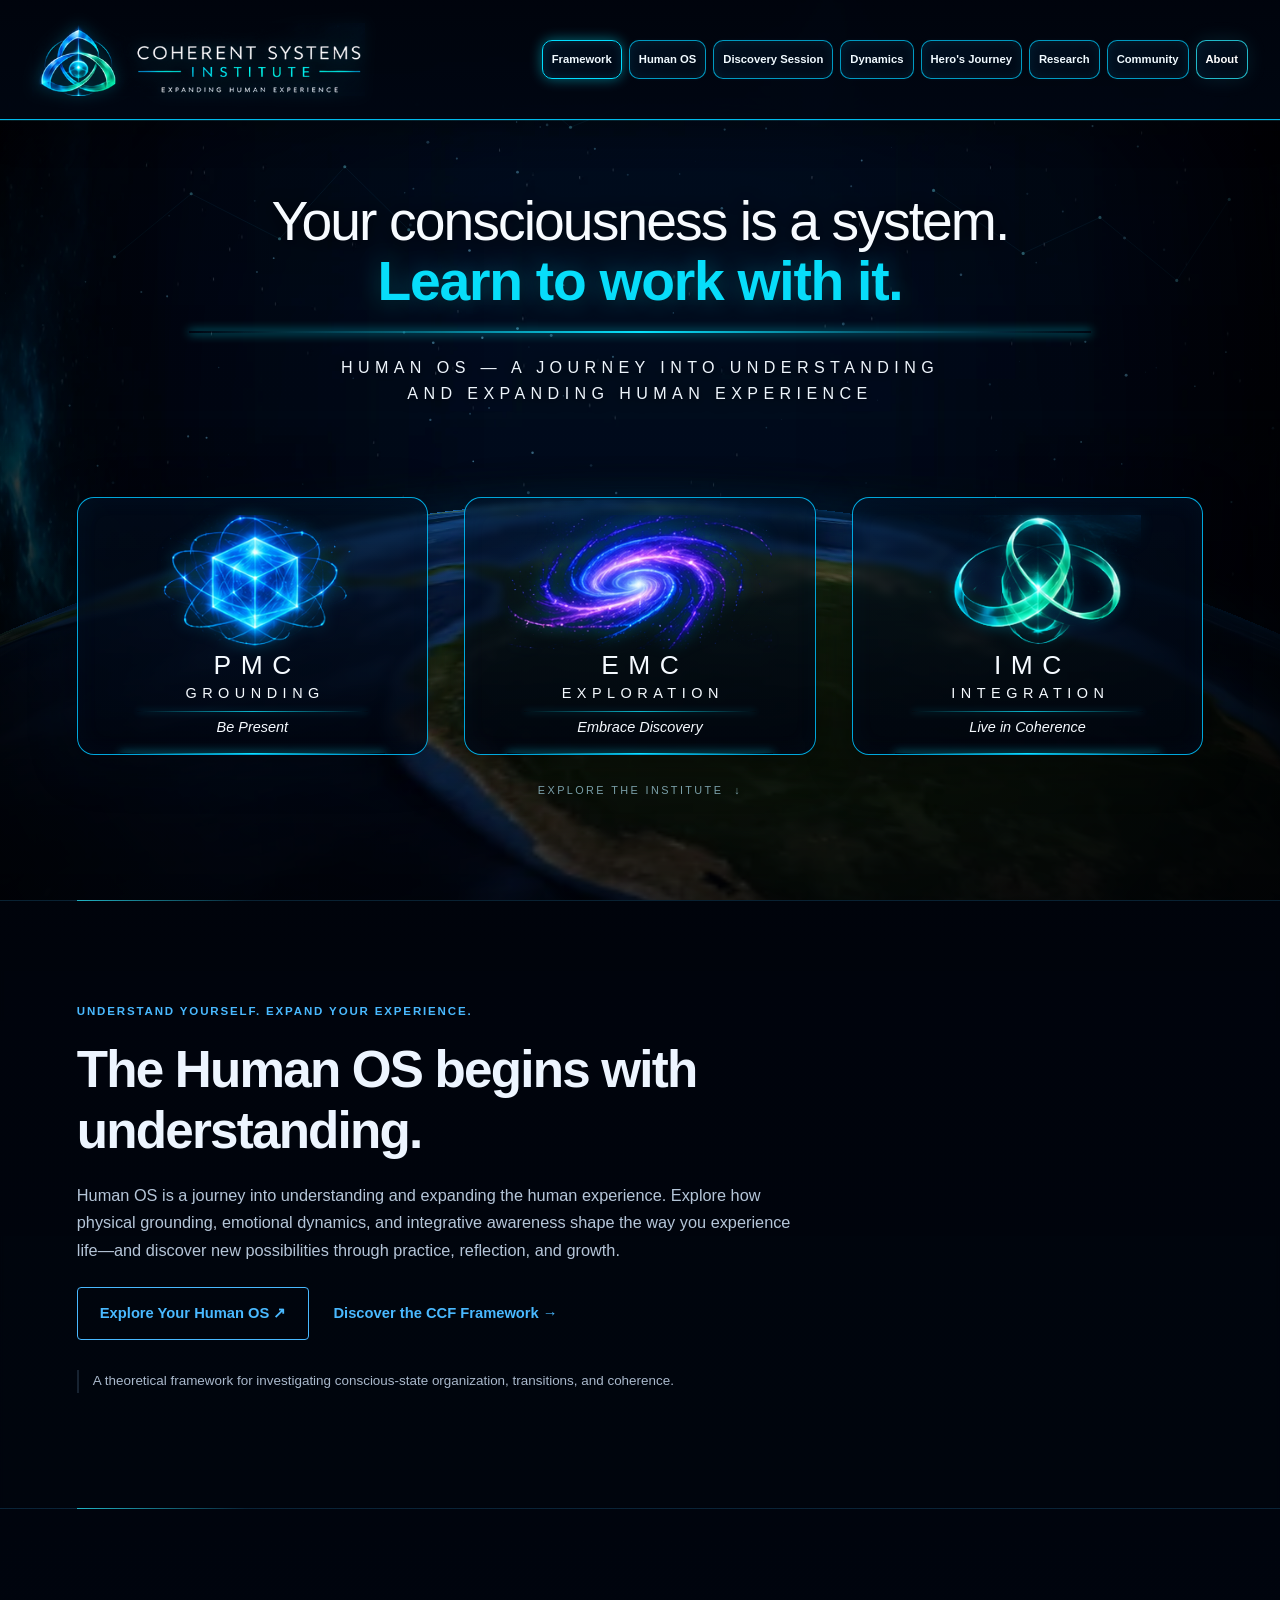
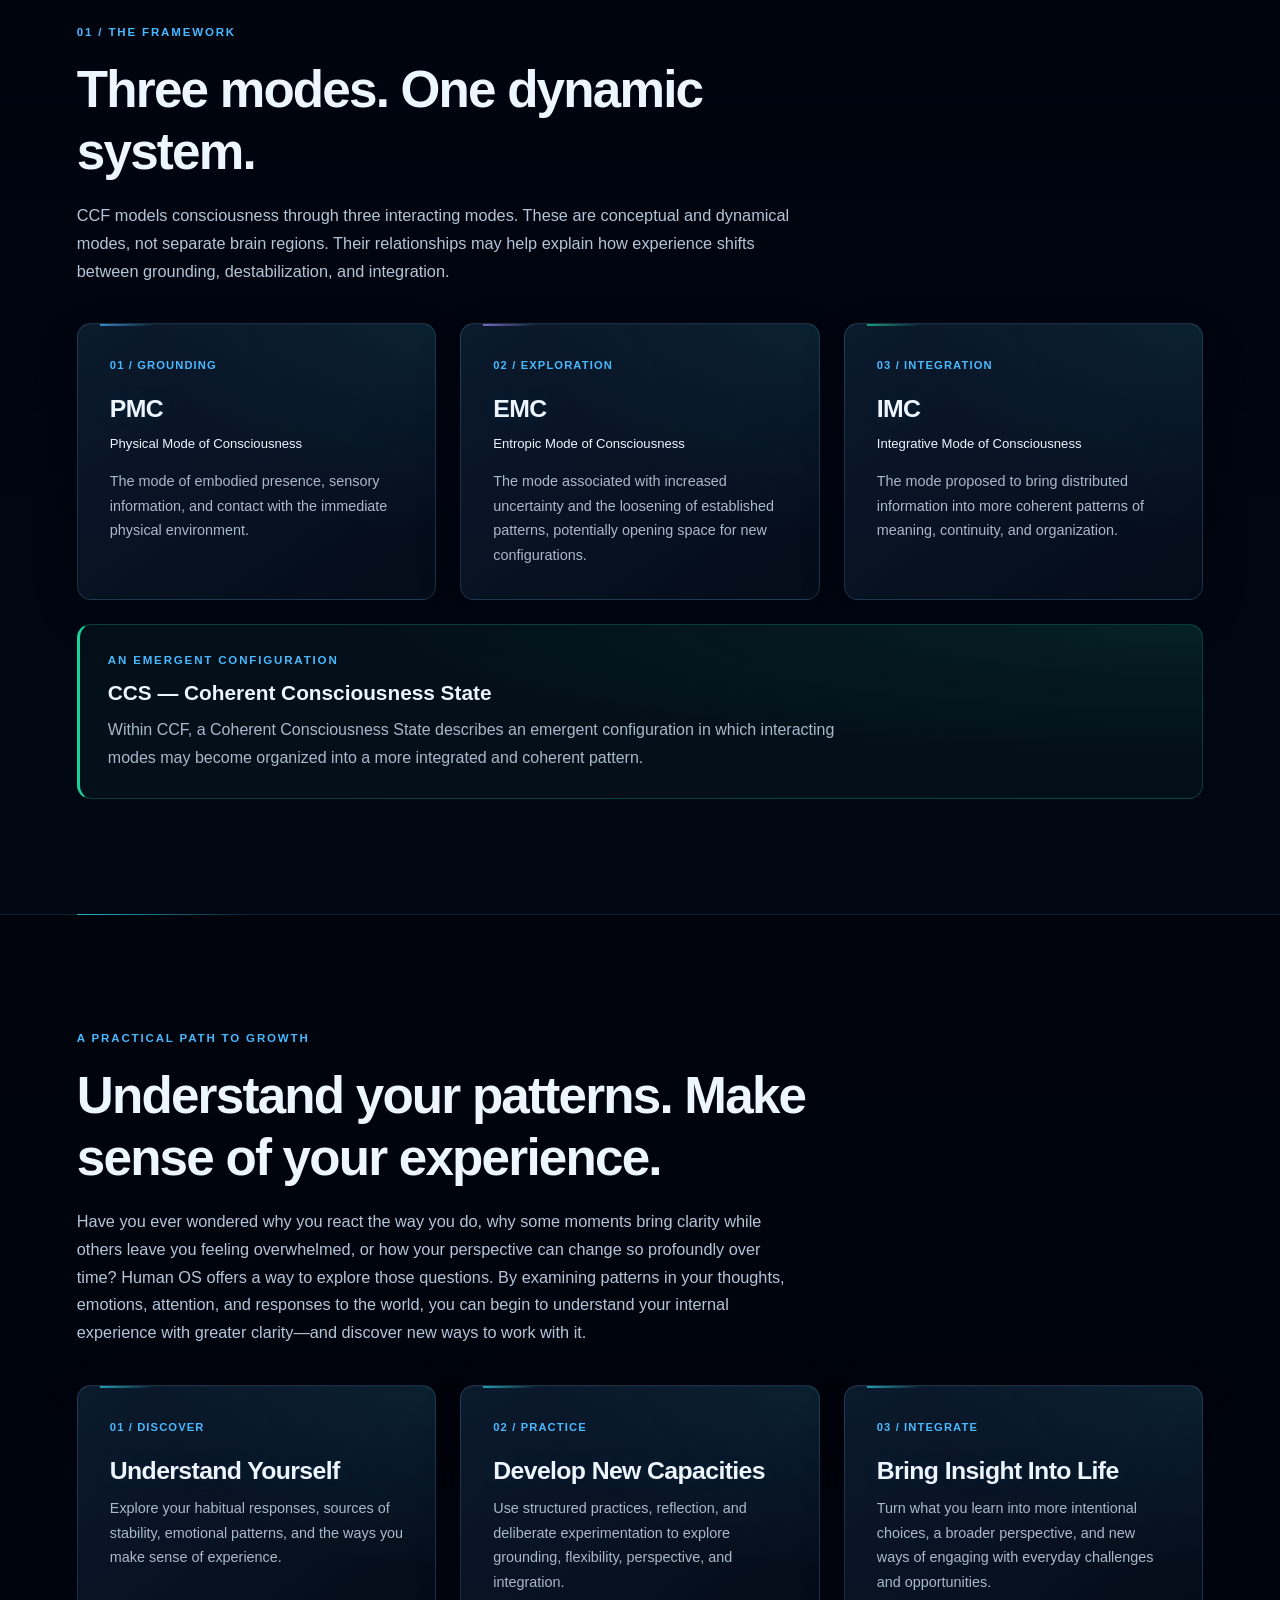
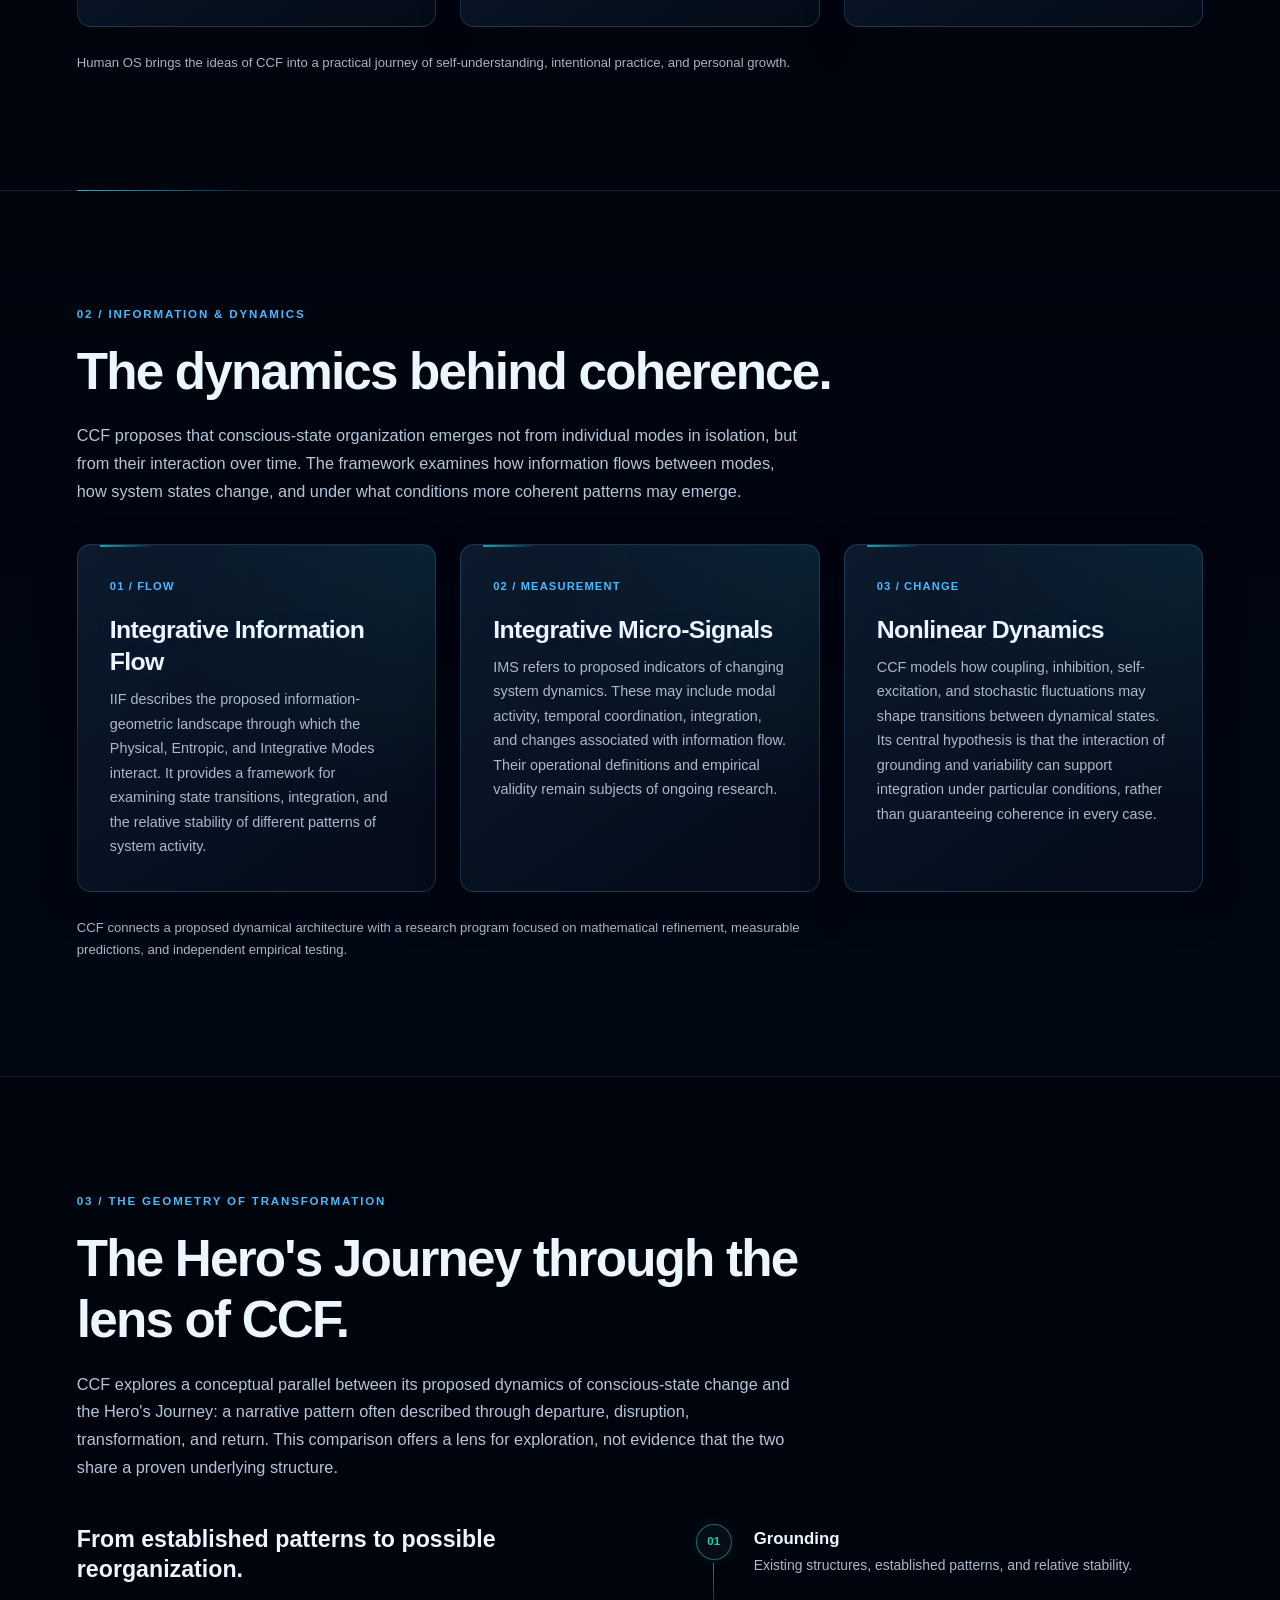
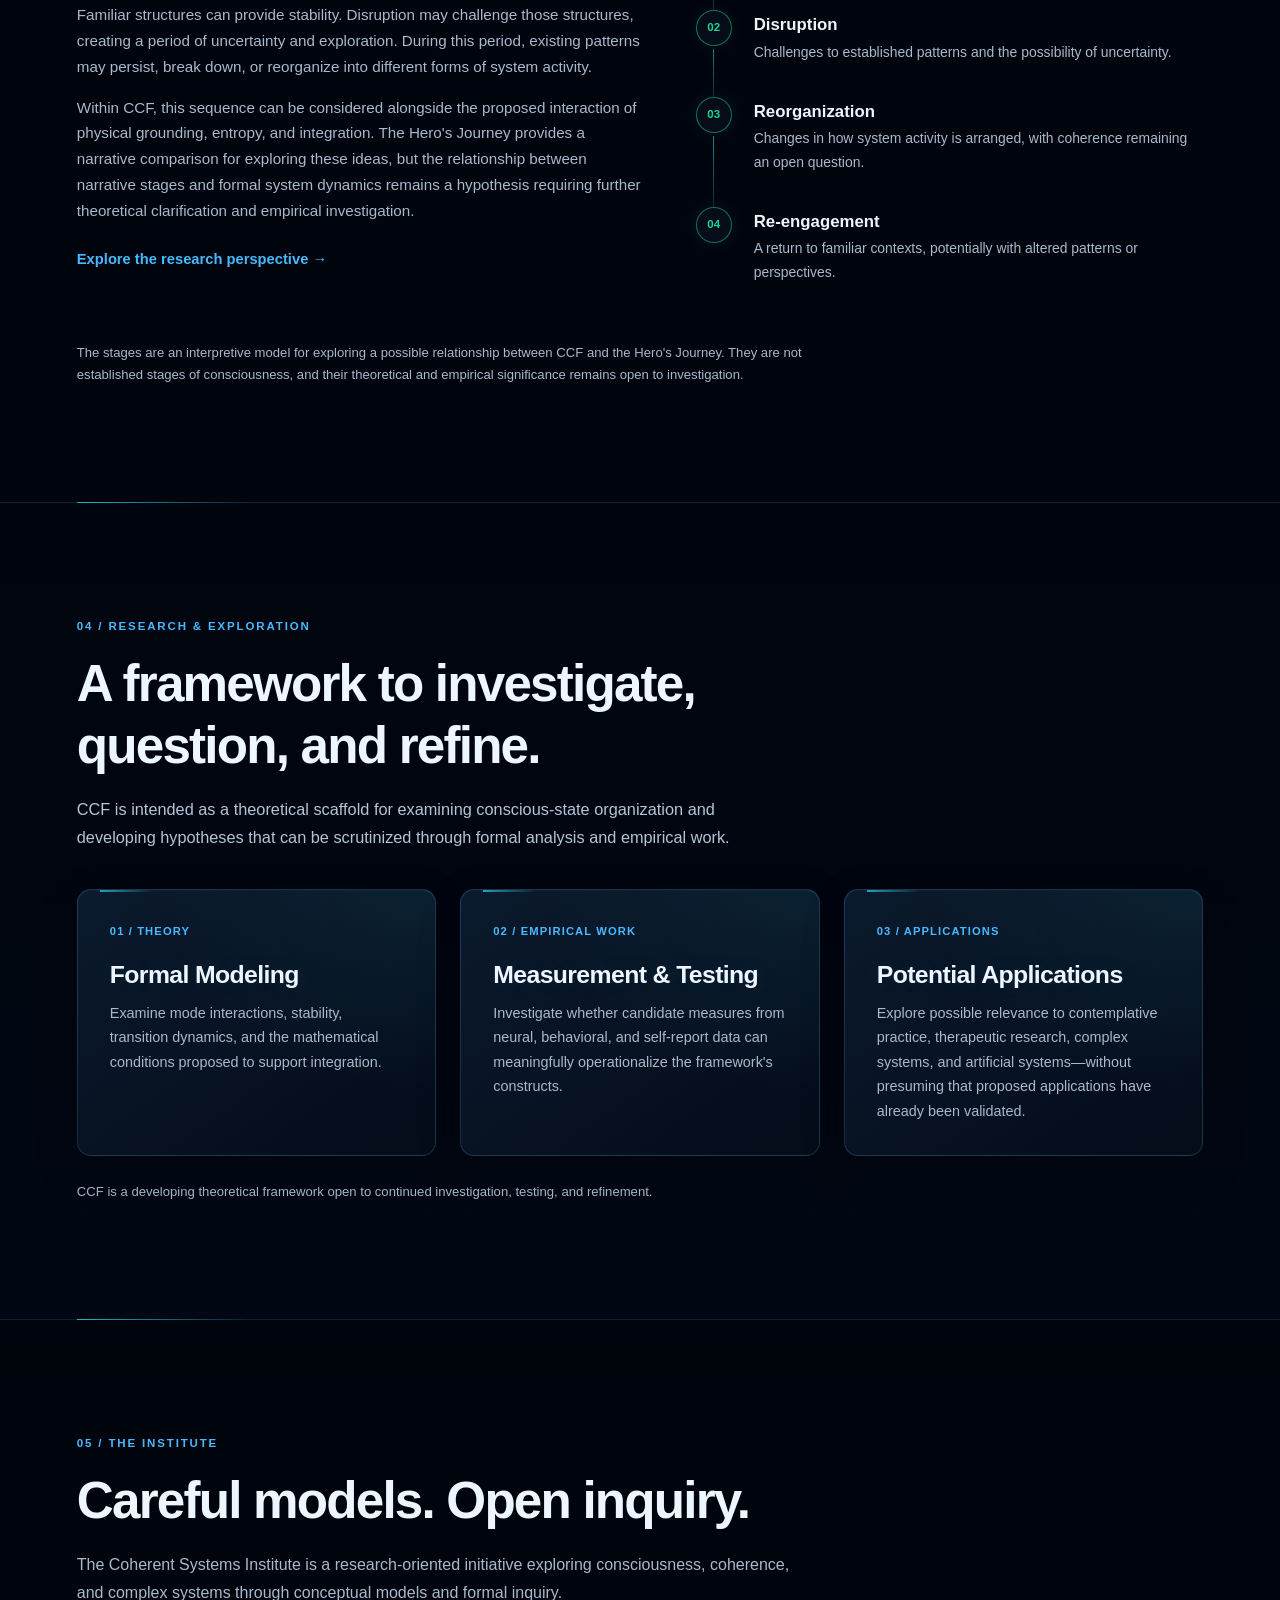
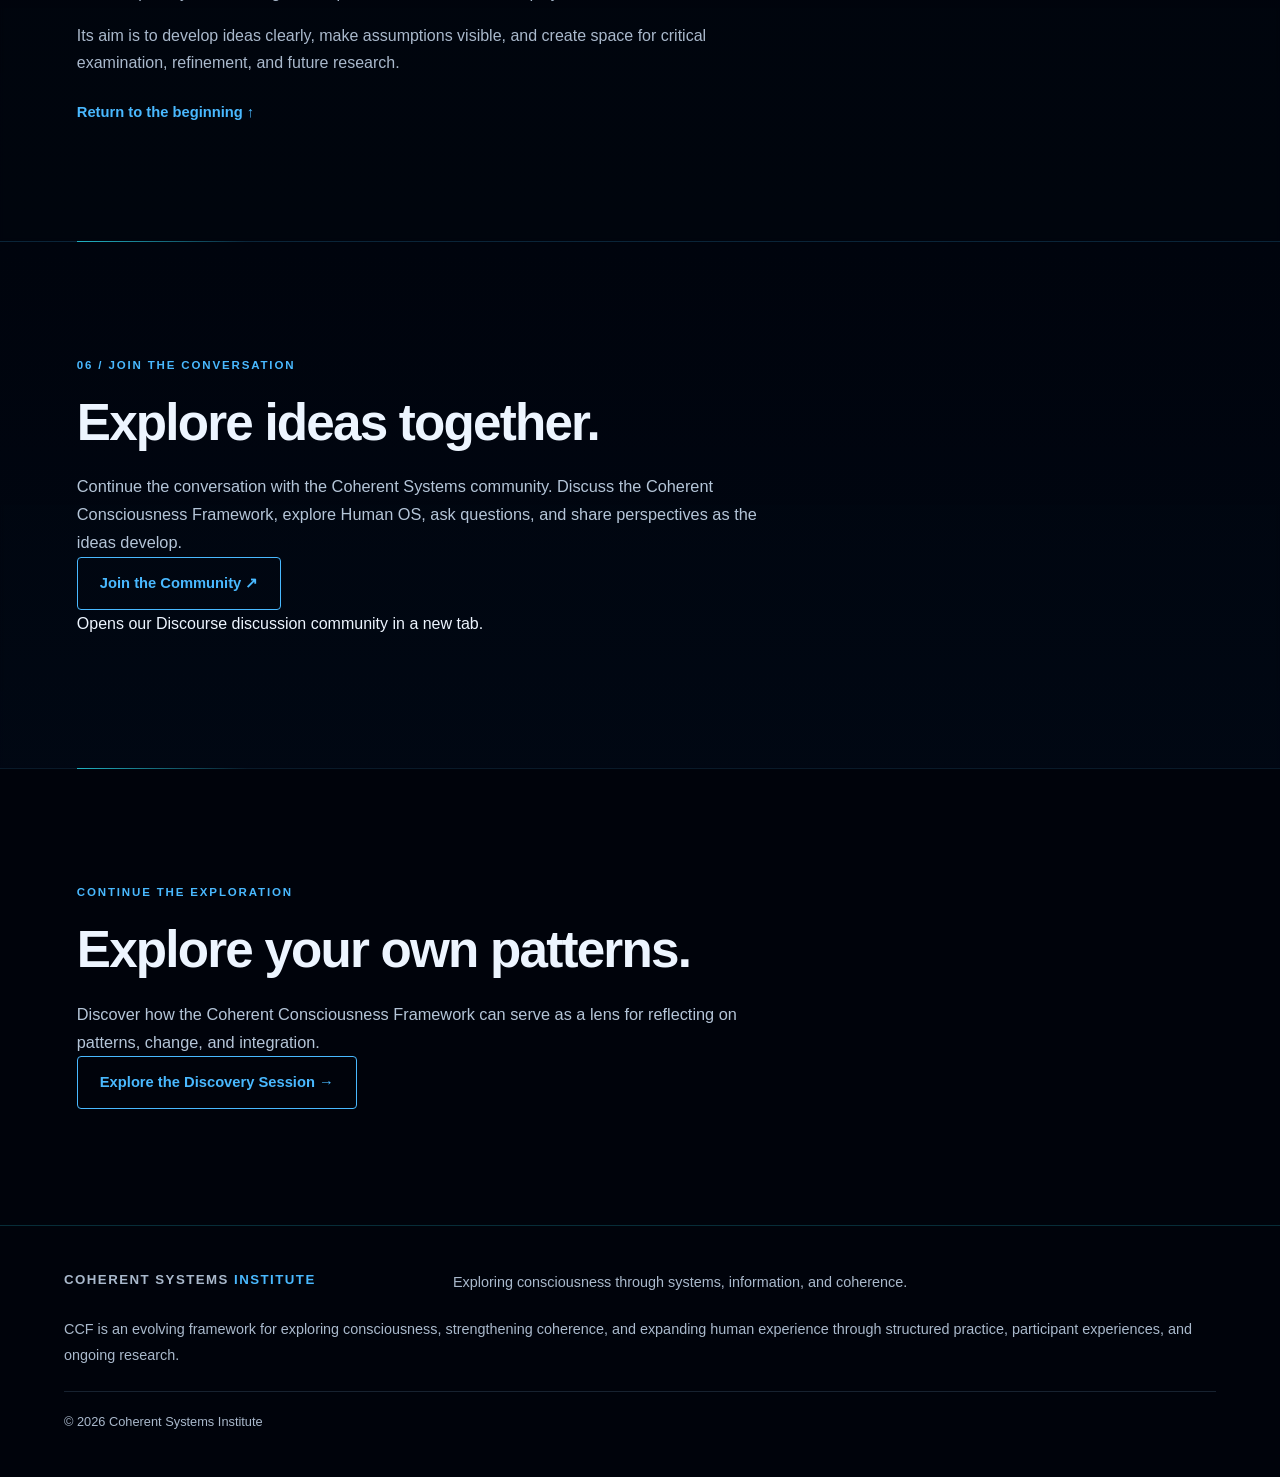
==== commit 1951b3d2: "commit" ====
--- a/index.html
+++ b/index.html
@@ -34,6 +34,7 @@
     <a href="index.html#dynamics">Dynamics</a>
     <a href="index.html#journey">Hero's Journey</a>
     <a href="index.html#research">Research</a>
+    <a href="https://coherentsystems.discourse.group/" target="_blank" rel="noopener noreferrer">Community</a>
     <a href="index.html#about">About</a>
   </nav>
 </header>
@@ -413,6 +414,20 @@
 
       <a class="text-link" href="#home">Return to the beginning ↑</a>
     </section>
+    <!-- COMMUNITY / EXTERNAL DISCOURSE FORUM -->
+    <section id="community" class="section csi-community-section" aria-labelledby="csi-community-title">
+      <p class="eyebrow">06 / JOIN THE CONVERSATION</p>
+      <h2 id="csi-community-title">Explore ideas together.</h2>
+      <p class="section-intro">
+        Continue the conversation with the Coherent Systems community.
+        Discuss the Coherent Consciousness Framework, explore Human OS,
+        ask questions, and share perspectives as the ideas develop.
+      </p>
+      <a class="button csi-community-button" href="https://coherentsystems.discourse.group/" target="_blank" rel="noopener noreferrer">
+        Join the Community ↗
+      </a>
+      <p class="csi-community-note">Opens our Discourse discussion community in a new tab.</p>
+    </section>
   </main>
 <section class="section discovery-cta">
   <p class="eyebrow">CONTINUE THE EXPLORATION</p>
@@ -424,6 +439,7 @@
   <a class="button button-primary" href="discovery-session.html">
     Explore the Discovery Session →
   </a>
+</section>
 <footer class="site-footer">
     <a class="brand" href="#home">
       COHERENT SYSTEMS <span>INSTITUTE</span>
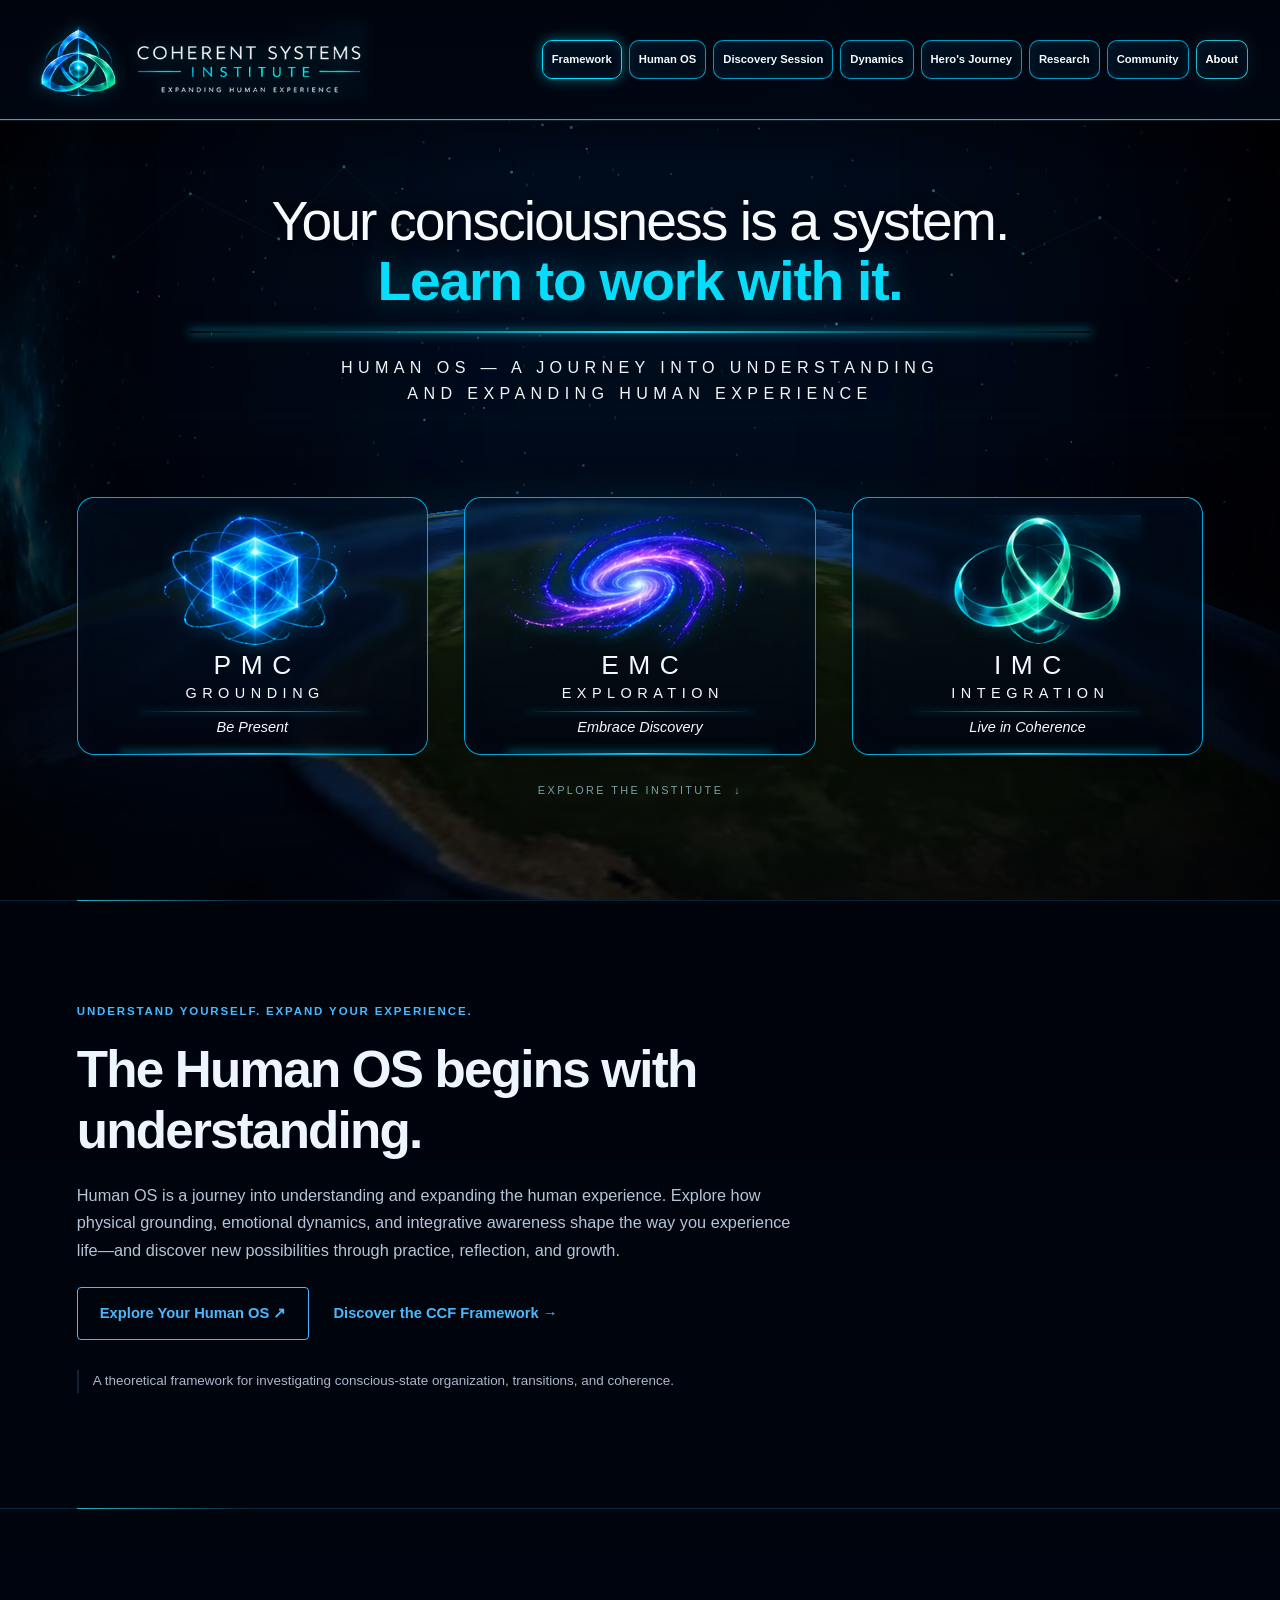
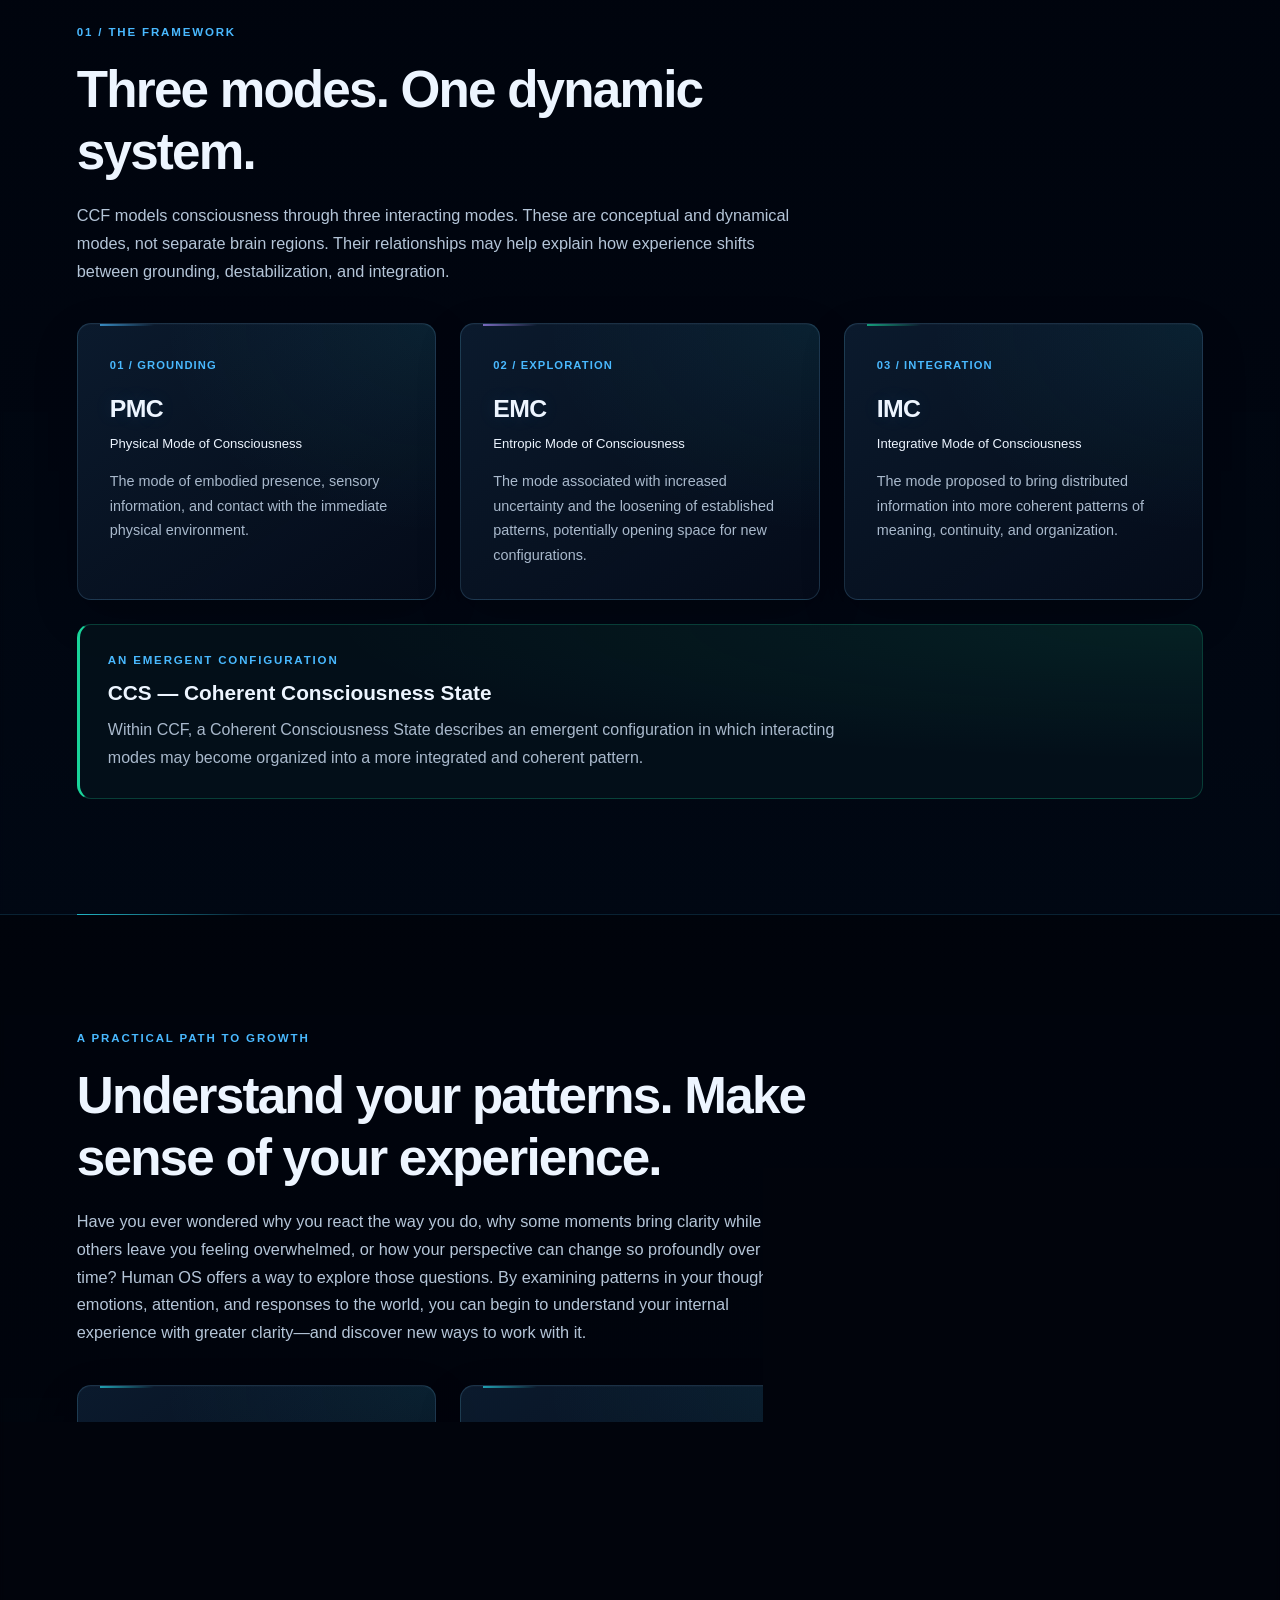
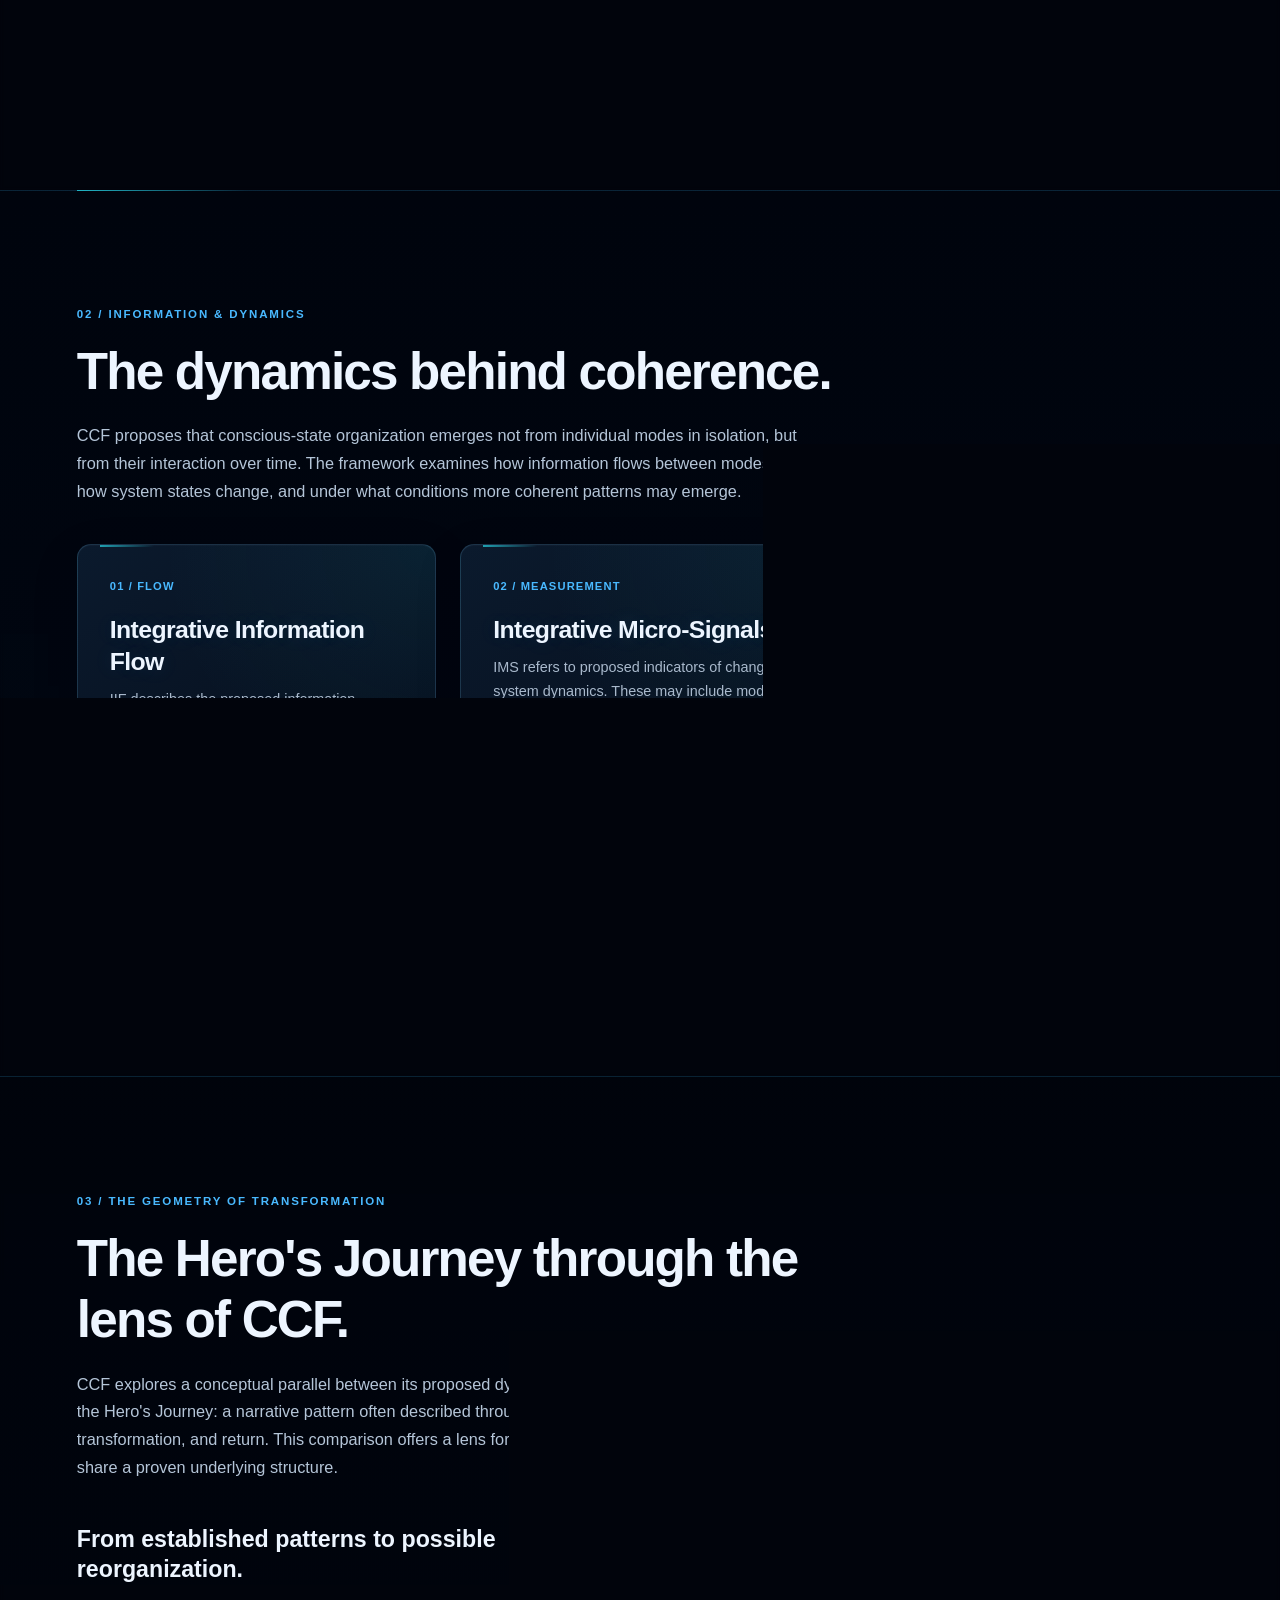
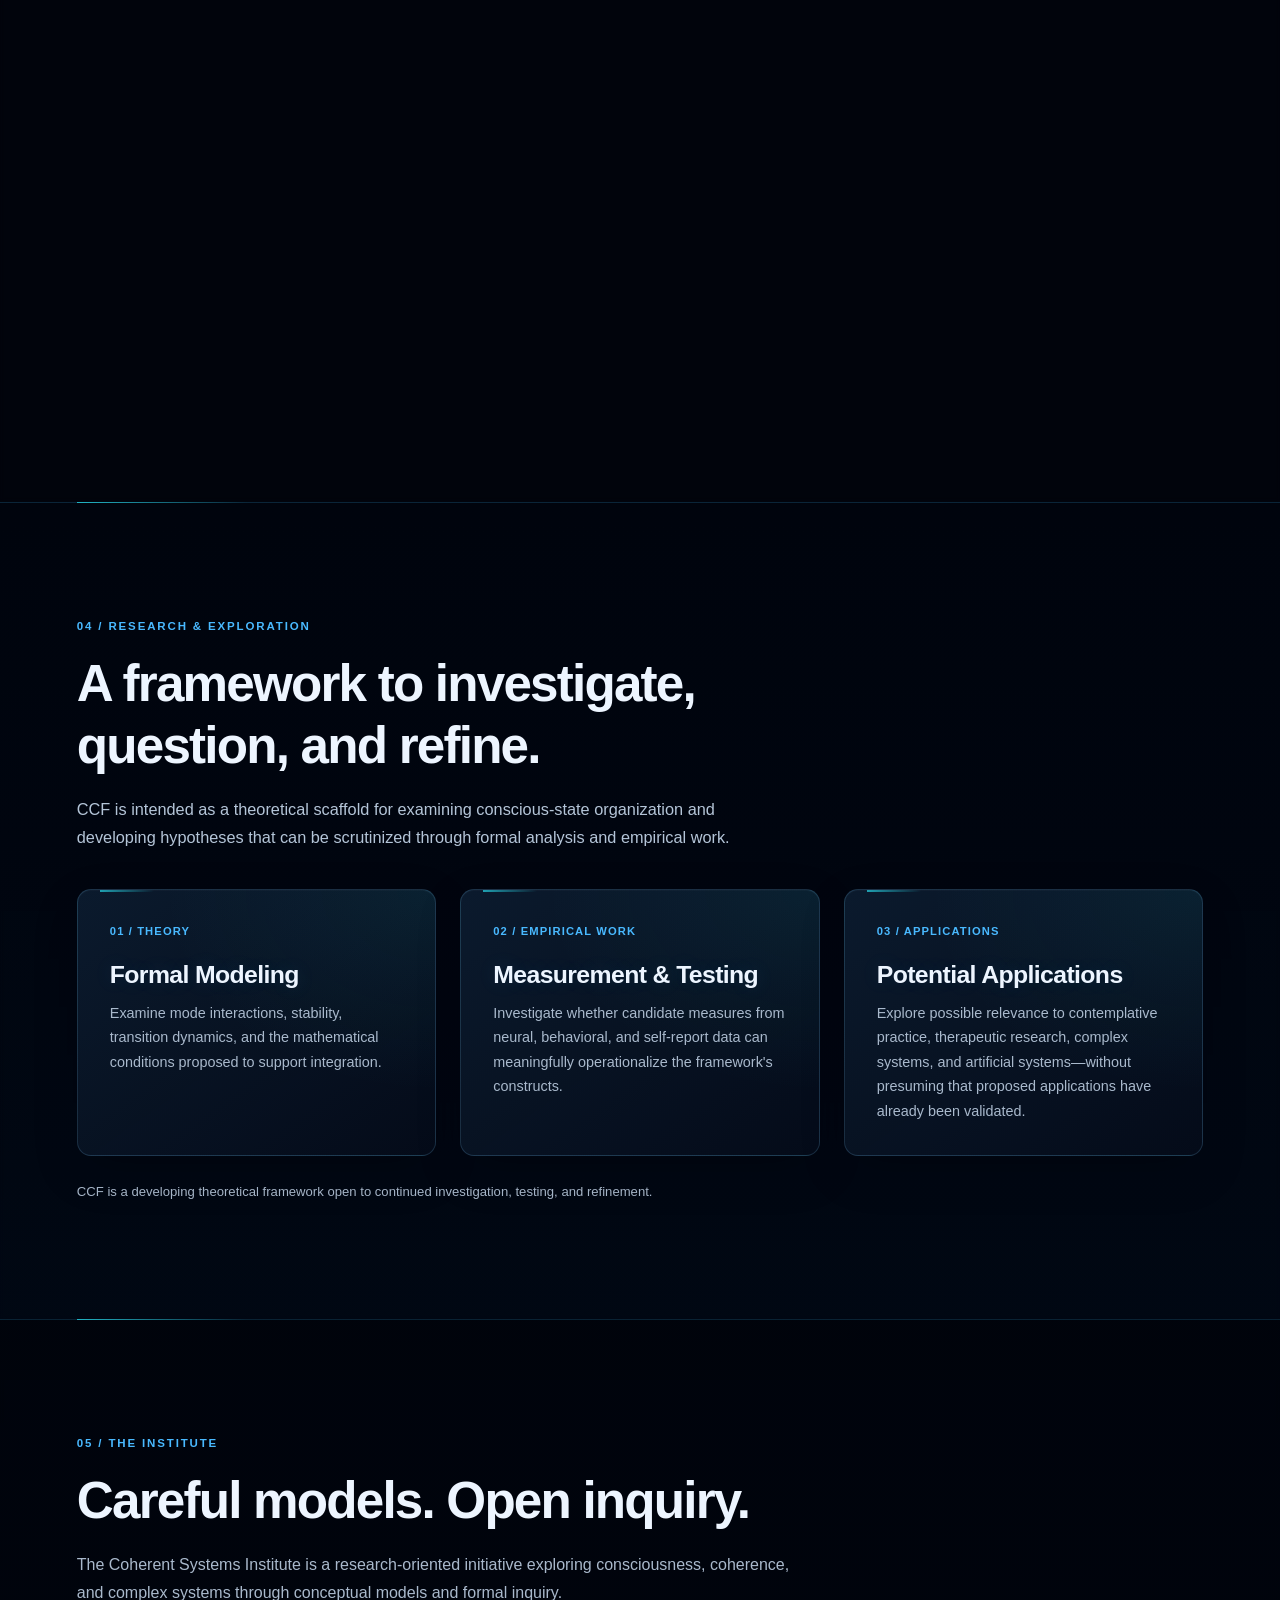
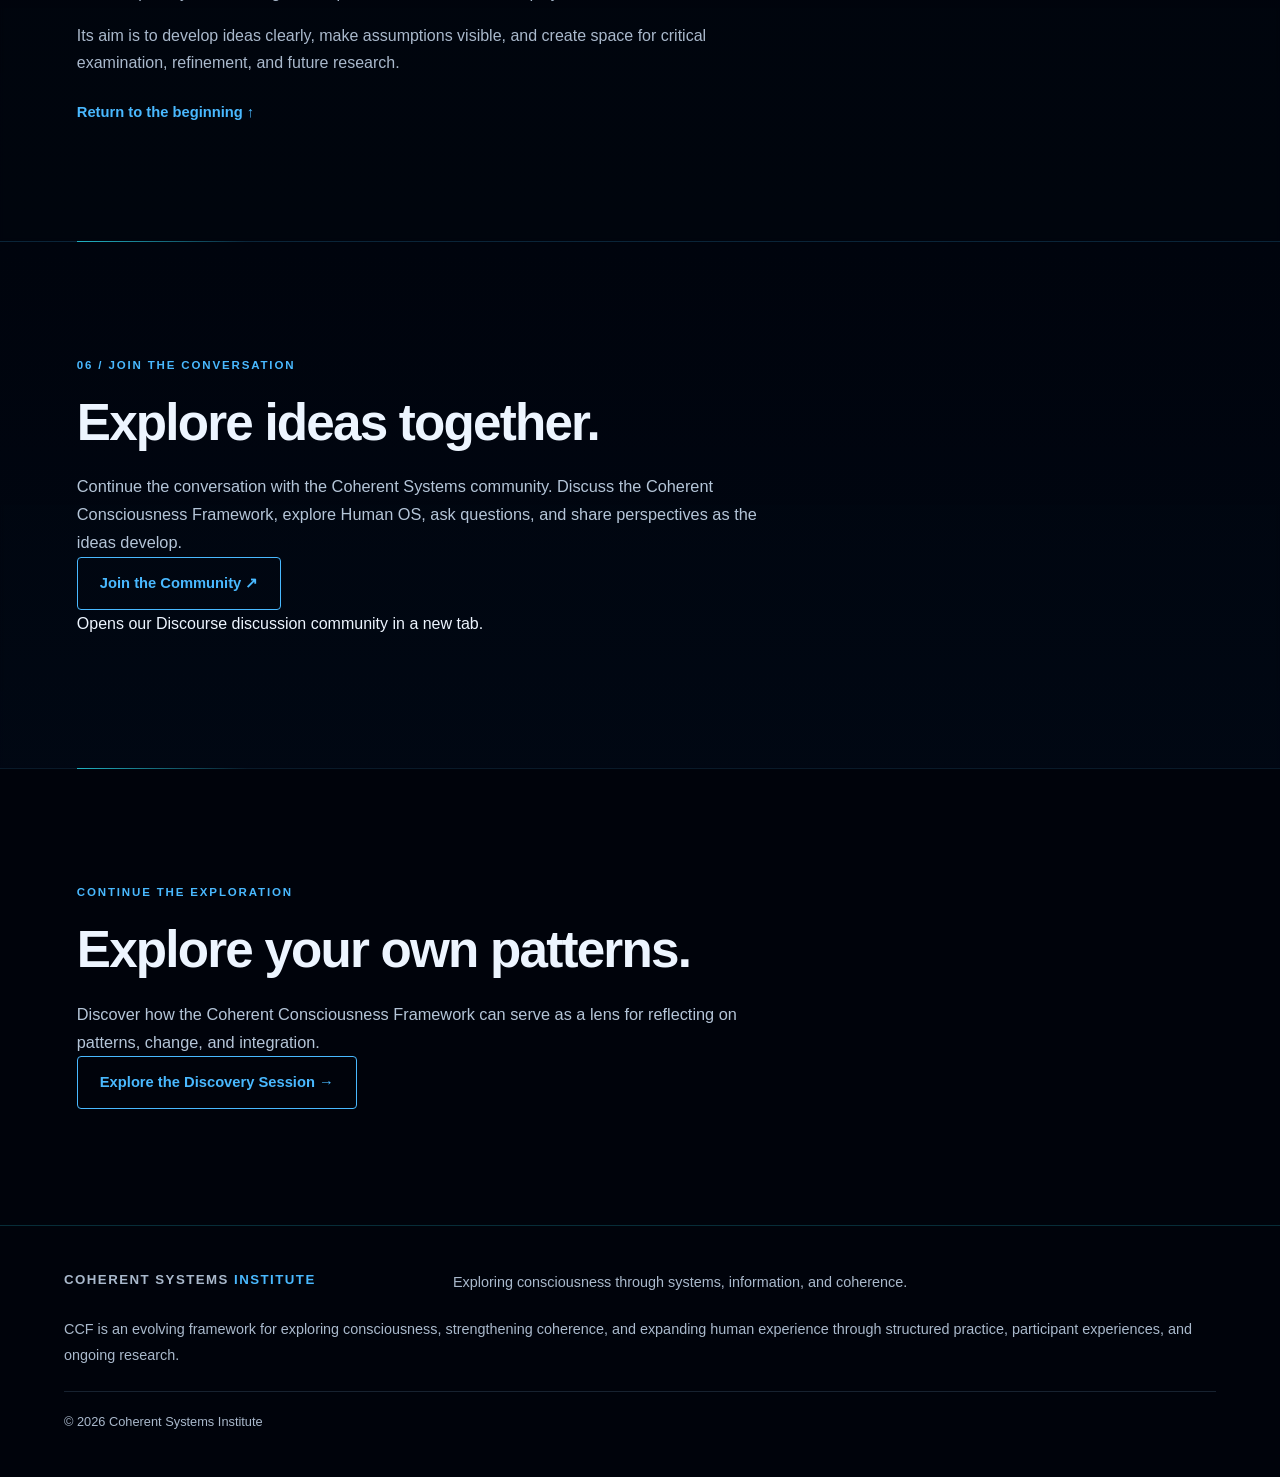
==== commit 4930ac33: "commit" ====
--- a/index.html
+++ b/index.html
@@ -4,13 +4,19 @@
   <meta charset="utf-8">
   <meta name="viewport" content="width=device-width, initial-scale=1">
 
+  <title>Coherent Systems Institute | Coherent Consciousness Framework</title>
+
   <meta
     name="description"
-    content="Explore the Coherent Consciousness Framework (CCF), a theoretical model of consciousness involving three interacting modes, Integrative Information Flow, and coherent conscious states."
+    content="Explore the Coherent Consciousness Framework (CCF), a theoretical model examining human consciousness, self-awareness, physical experience, and information integration."
   >
 
+  <link
+    rel="canonical"
+    href="https://www.coherentsystems.institute/"
+  >
+
   <meta name="theme-color" content="#0b1118">
-  <title>Coherent Systems Institute | Coherent Consciousness Framework</title>
 
   <link rel="preload" as="image" href="images/cosmic-sky.webp">
   <link rel="stylesheet" href="css/style.css">
--- a/css/style.css
+++ b/css/style.css
@@ -1611,3 +1611,156 @@
   .csi-living-earth.csi-page-leaving>.site-header,
   .csi-living-earth.csi-page-leaving>main {transition:none;transform:none}
 }
+/* DISCOVERY SESSION — animated cosmic background */
+.discovery-page {
+  position: relative;
+  background:
+    radial-gradient(circle at 20% 15%, rgba(30, 70, 120, 0.20), transparent 28%),
+    radial-gradient(circle at 80% 20%, rgba(40, 120, 150, 0.14), transparent 30%),
+    linear-gradient(180deg, #07101a 0%, #040811 45%, #010204 100%);
+  overflow-x: hidden;
+}
+
+.discovery-cosmic-bg {
+  position: fixed;
+  inset: 0;
+  z-index: 0;
+  pointer-events: none;
+  overflow: hidden;
+}
+
+/* fade edges into black */
+.discovery-cosmic-bg::after {
+  content: "";
+  position: absolute;
+  inset: 0;
+  background:
+    radial-gradient(circle at center, transparent 48%, rgba(0, 0, 0, 0.38) 78%, rgba(0, 0, 0, 0.72) 100%),
+    linear-gradient(90deg, rgba(0,0,0,0.72) 0%, transparent 12%, transparent 88%, rgba(0,0,0,0.72) 100%),
+    linear-gradient(180deg, rgba(0,0,0,0.38) 0%, transparent 16%, transparent 84%, rgba(0,0,0,0.55) 100%);
+}
+
+/* keep page content above the background */
+.discovery-page .site-header,
+.discovery-page main,
+.discovery-page .site-footer {
+  position: relative;
+  z-index: 2;
+}
+
+/* star fields */
+.discovery-page .star-layer,
+.discovery-page .constellation-layer,
+.discovery-page .shooting-star-layer {
+  position: absolute;
+  inset: 0;
+}
+
+.discovery-page .star-layer-1 {
+  opacity: 0.75;
+  background-image:
+    radial-gradient(2px 2px at 8% 18%, rgba(255,255,255,0.9), transparent 60%),
+    radial-gradient(1.5px 1.5px at 18% 62%, rgba(255,255,255,0.8), transparent 60%),
+    radial-gradient(2px 2px at 28% 34%, rgba(190,220,255,0.9), transparent 60%),
+    radial-gradient(1.8px 1.8px at 42% 15%, rgba(255,255,255,0.9), transparent 60%),
+    radial-gradient(1.6px 1.6px at 58% 48%, rgba(180,210,255,0.8), transparent 60%),
+    radial-gradient(2px 2px at 74% 24%, rgba(255,255,255,0.9), transparent 60%),
+    radial-gradient(1.5px 1.5px at 84% 68%, rgba(200,230,255,0.85), transparent 60%),
+    radial-gradient(2px 2px at 92% 36%, rgba(255,255,255,0.9), transparent 60%);
+  animation: driftStarsOne 80s linear infinite;
+}
+
+.discovery-page .star-layer-2 {
+  opacity: 0.45;
+  background-image:
+    radial-gradient(1px 1px at 12% 45%, rgba(255,255,255,0.65), transparent 60%),
+    radial-gradient(1px 1px at 22% 22%, rgba(180,220,255,0.7), transparent 60%),
+    radial-gradient(1px 1px at 37% 72%, rgba(255,255,255,0.6), transparent 60%),
+    radial-gradient(1px 1px at 49% 28%, rgba(255,255,255,0.7), transparent 60%),
+    radial-gradient(1px 1px at 63% 58%, rgba(180,220,255,0.65), transparent 60%),
+    radial-gradient(1px 1px at 77% 14%, rgba(255,255,255,0.65), transparent 60%),
+    radial-gradient(1px 1px at 88% 52%, rgba(255,255,255,0.65), transparent 60%);
+  animation: driftStarsTwo 110s linear infinite reverse;
+}
+
+/* constellations */
+.discovery-page .constellation-layer {
+  opacity: 0.22;
+  background-image: url("data:image/svg+xml,%3Csvg xmlns='http://www.w3.org/2000/svg' width='900' height='600' viewBox='0 0 900 600'%3E%3Cg stroke='rgba(155,205,255,0.5)' stroke-width='1' fill='none'%3E%3Cpath d='M90 120 L150 150 L210 115 L260 155'/%3E%3Cpath d='M520 110 L580 145 L640 130 L690 170'/%3E%3Cpath d='M180 380 L240 345 L300 390 L360 350'/%3E%3Cpath d='M610 360 L665 325 L735 345 L790 305'/%3E%3C/g%3E%3Cg fill='rgba(220,240,255,0.9)'%3E%3Ccircle cx='90' cy='120' r='2.4'/%3E%3Ccircle cx='150' cy='150' r='2.1'/%3E%3Ccircle cx='210' cy='115' r='2.2'/%3E%3Ccircle cx='260' cy='155' r='2.2'/%3E%3Ccircle cx='520' cy='110' r='2.2'/%3E%3Ccircle cx='580' cy='145' r='2.1'/%3E%3Ccircle cx='640' cy='130' r='2.3'/%3E%3Ccircle cx='690' cy='170' r='2.1'/%3E%3Ccircle cx='180' cy='380' r='2.3'/%3E%3Ccircle cx='240' cy='345' r='2.1'/%3E%3Ccircle cx='300' cy='390' r='2.2'/%3E%3Ccircle cx='360' cy='350' r='2.2'/%3E%3Ccircle cx='610' cy='360' r='2.2'/%3E%3Ccircle cx='665' cy='325' r='2.1'/%3E%3Ccircle cx='735' cy='345' r='2.3'/%3E%3Ccircle cx='790' cy='305' r='2.1'/%3E%3C/g%3E%3C/svg%3E");
+  background-size: 900px 600px;
+  animation: driftConstellations 95s ease-in-out infinite alternate;
+}
+
+.discovery-page .shooting-star-layer {
+  overflow: hidden;
+}
+
+.discovery-page .shooting-star {
+  position: absolute;
+  width: 160px;
+  height: 2px;
+  border-radius: 999px;
+  background: linear-gradient(
+    90deg,
+    rgba(255,255,255,0) 0%,
+    rgba(170,225,255,0.92) 35%,
+    rgba(255,255,255,1) 60%,
+    rgba(255,255,255,0) 100%
+  );
+  box-shadow:
+    0 0 10px rgba(130, 210, 255, 0.45),
+    0 0 18px rgba(130, 210, 255, 0.28);
+  opacity: 0;
+  transform: rotate(-28deg);
+  animation: shootingStar 1.8s ease-out forwards;
+}
+
+@keyframes driftStarsOne {
+  from { transform: translate3d(0, 0, 0) scale(1); }
+  to   { transform: translate3d(-2.5%, 1.5%, 0) scale(1.03); }
+}
+
+@keyframes driftStarsTwo {
+  from { transform: translate3d(0, 0, 0) scale(1); }
+  to   { transform: translate3d(2%, -1.5%, 0) scale(1.04); }
+}
+
+@keyframes driftConstellations {
+  from { transform: translate3d(0, 0, 0); }
+  to   { transform: translate3d(-1.5%, 1.2%, 0); }
+}
+
+@keyframes shootingStar {
+  0% {
+    opacity: 0;
+    transform: translate3d(0, 0, 0) rotate(-28deg) scaleX(0.35);
+  }
+  12% {
+    opacity: 1;
+  }
+  100% {
+    opacity: 0;
+    transform: translate3d(-280px, 180px, 0) rotate(-28deg) scaleX(1);
+  }
+}
+
+/* optional: make the form and sections feel more integrated with the sky */
+.discovery-page .discovery-form,
+.discovery-page .section-header {
+  position: relative;
+  z-index: 2;
+}
+
+.discovery-page .discovery-form {
+  background: rgba(8, 14, 24, 0.68);
+  backdrop-filter: blur(8px);
+}
+
+@media (prefers-reduced-motion: reduce) {
+  .discovery-page .star-layer-1,
+  .discovery-page .star-layer-2,
+  .discovery-page .constellation-layer,
+  .discovery-page .shooting-star {
+    animation: none !important;
+  }
+}
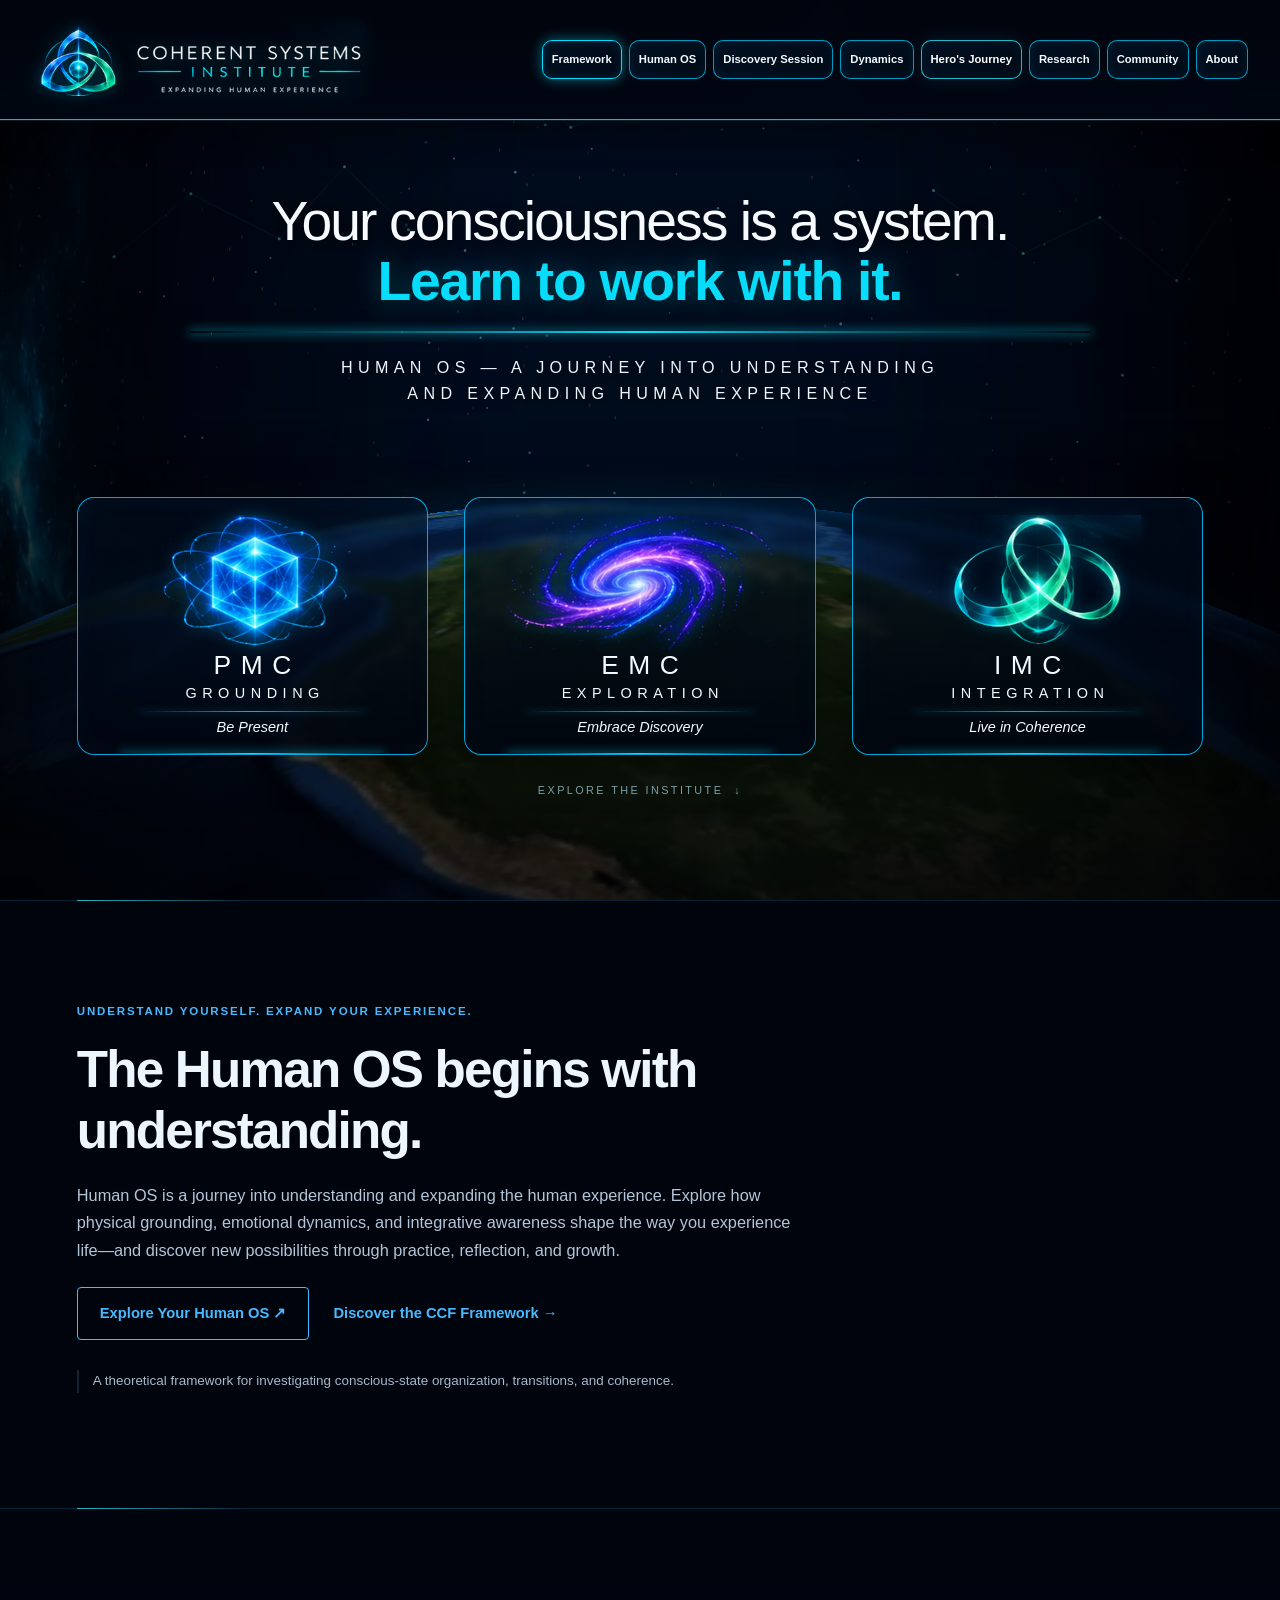
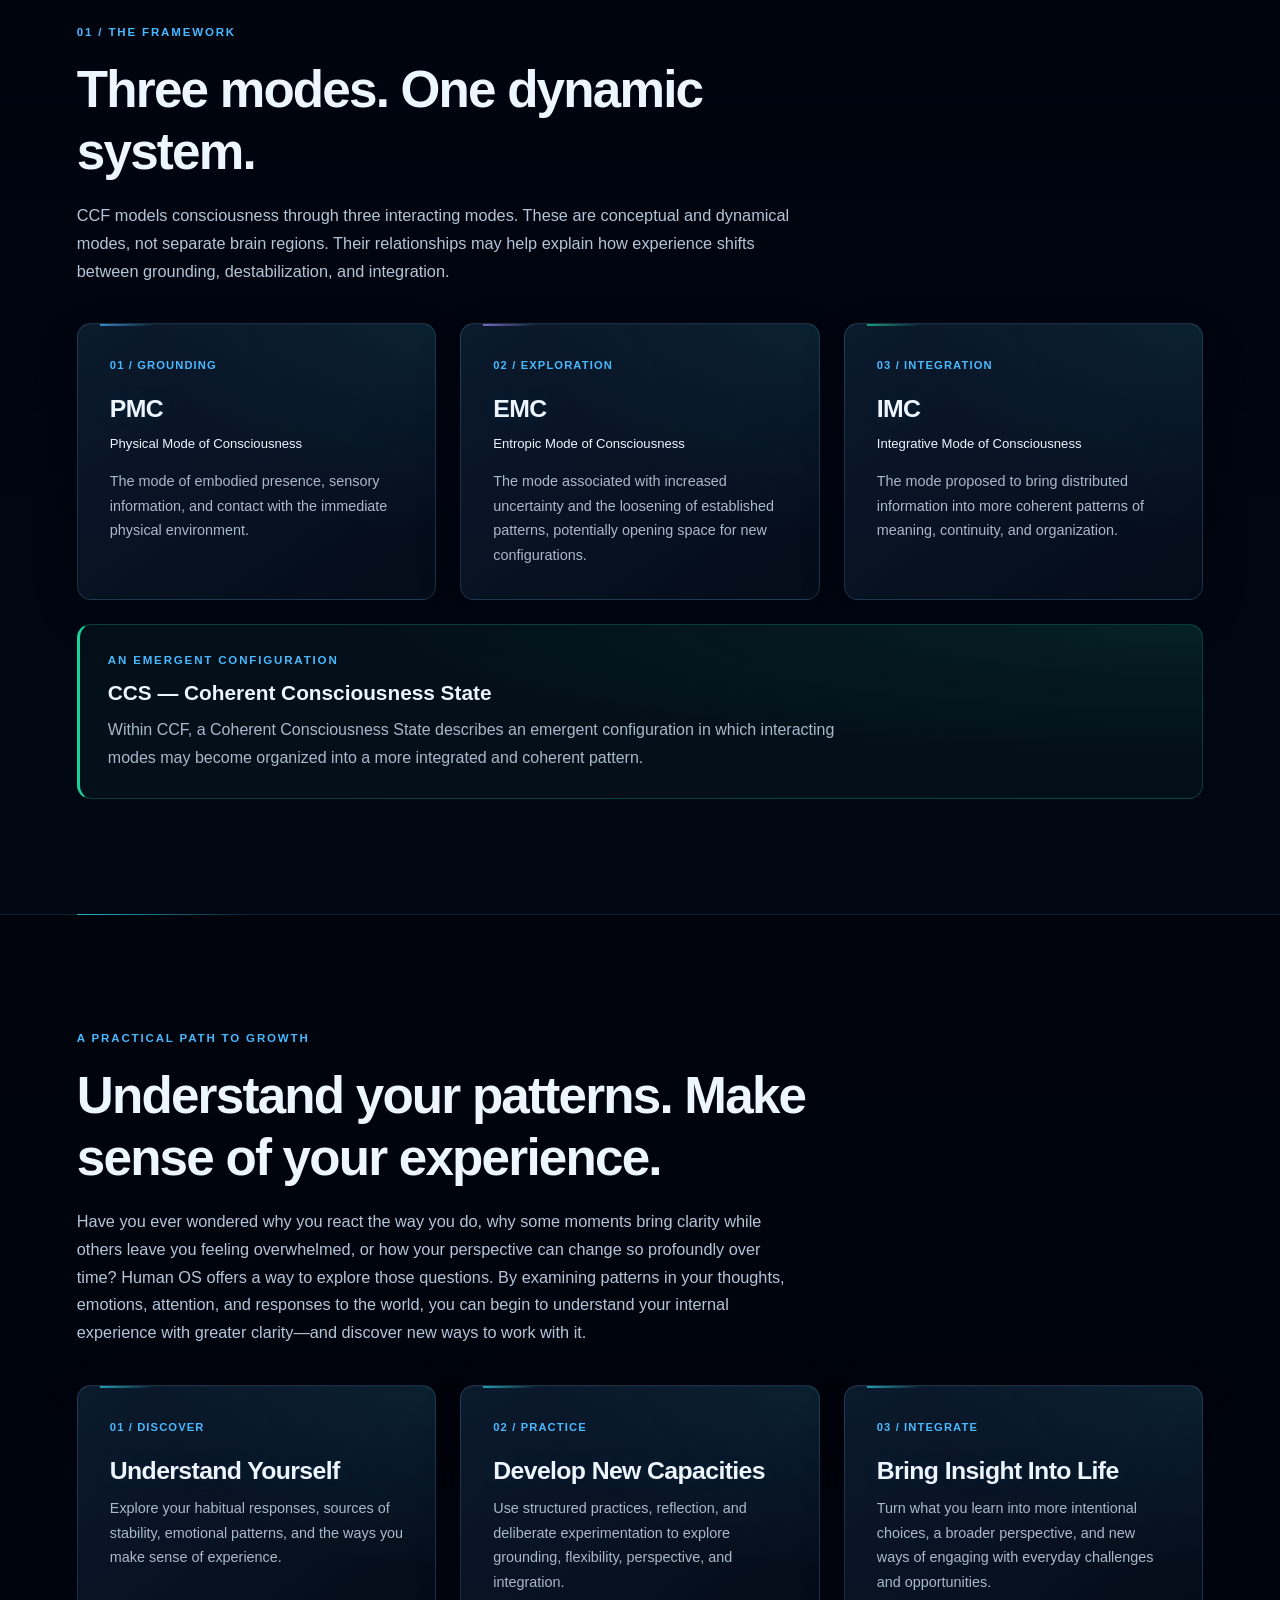
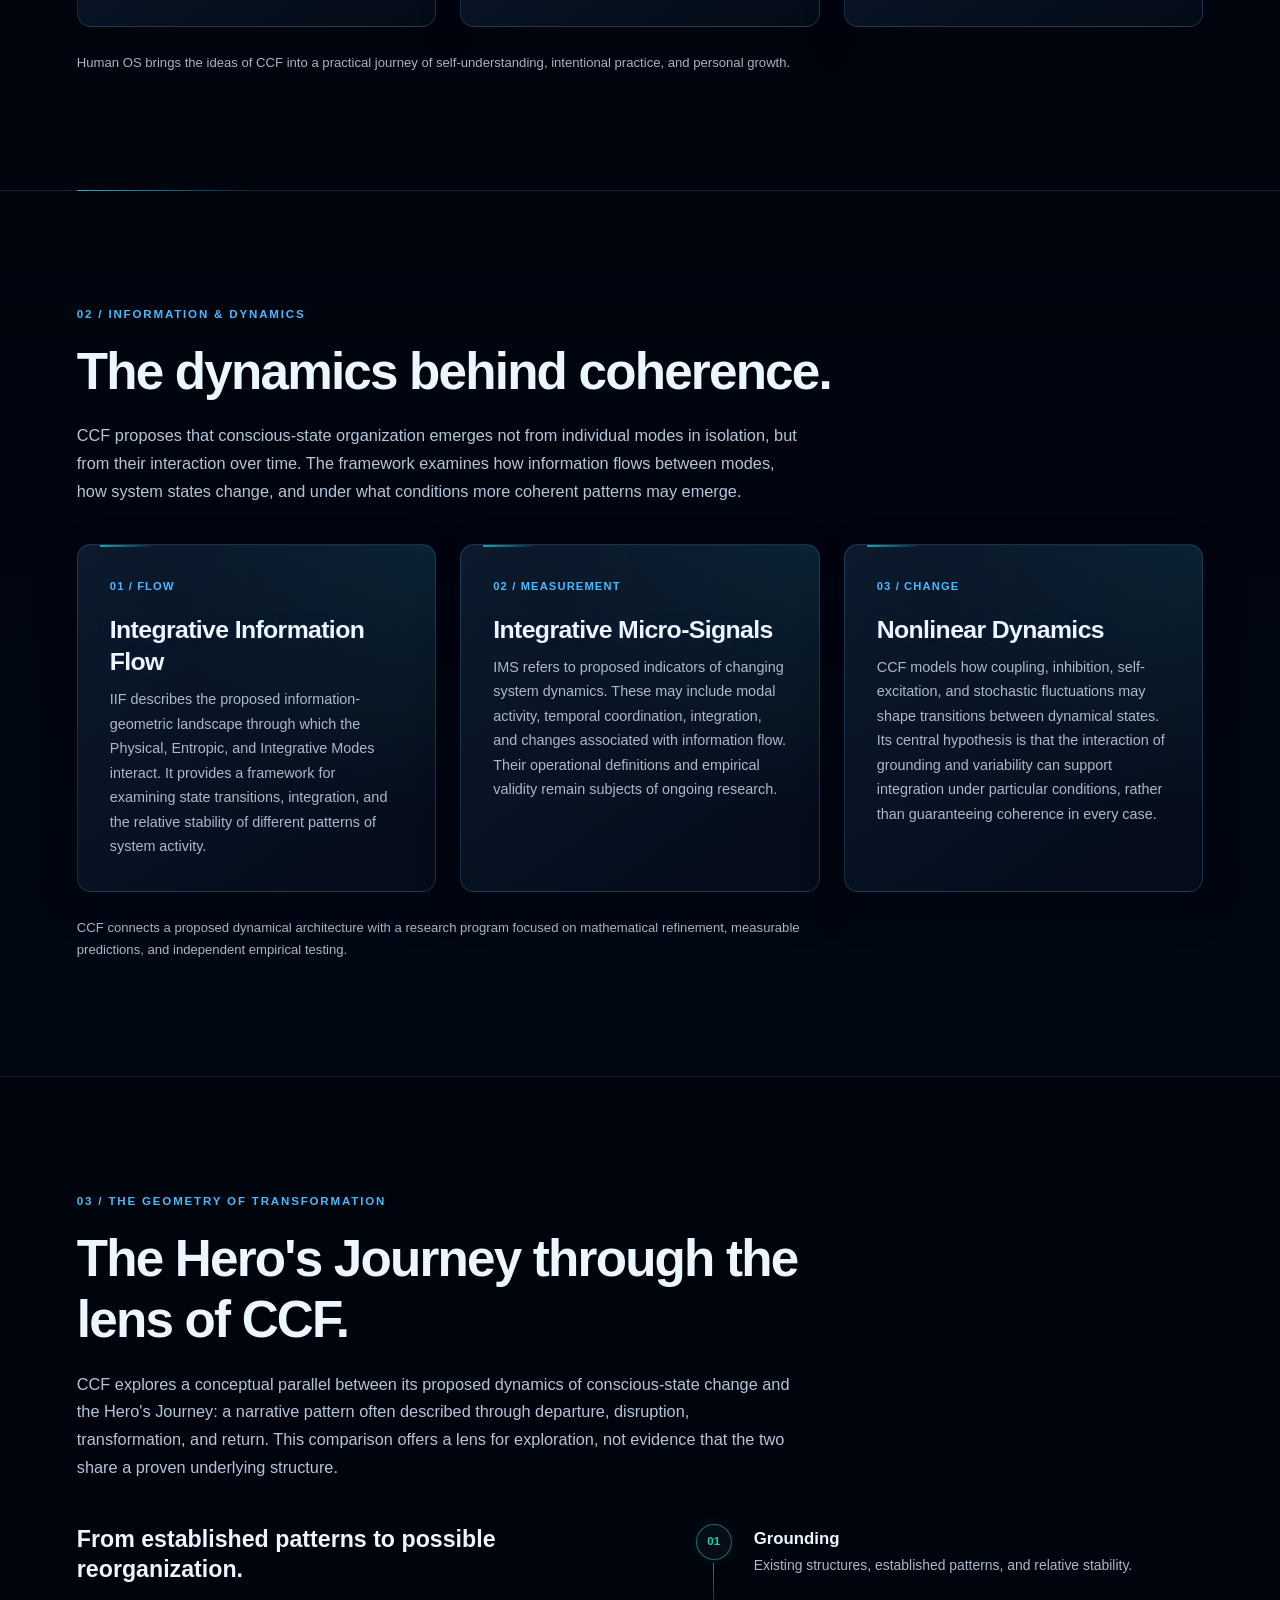
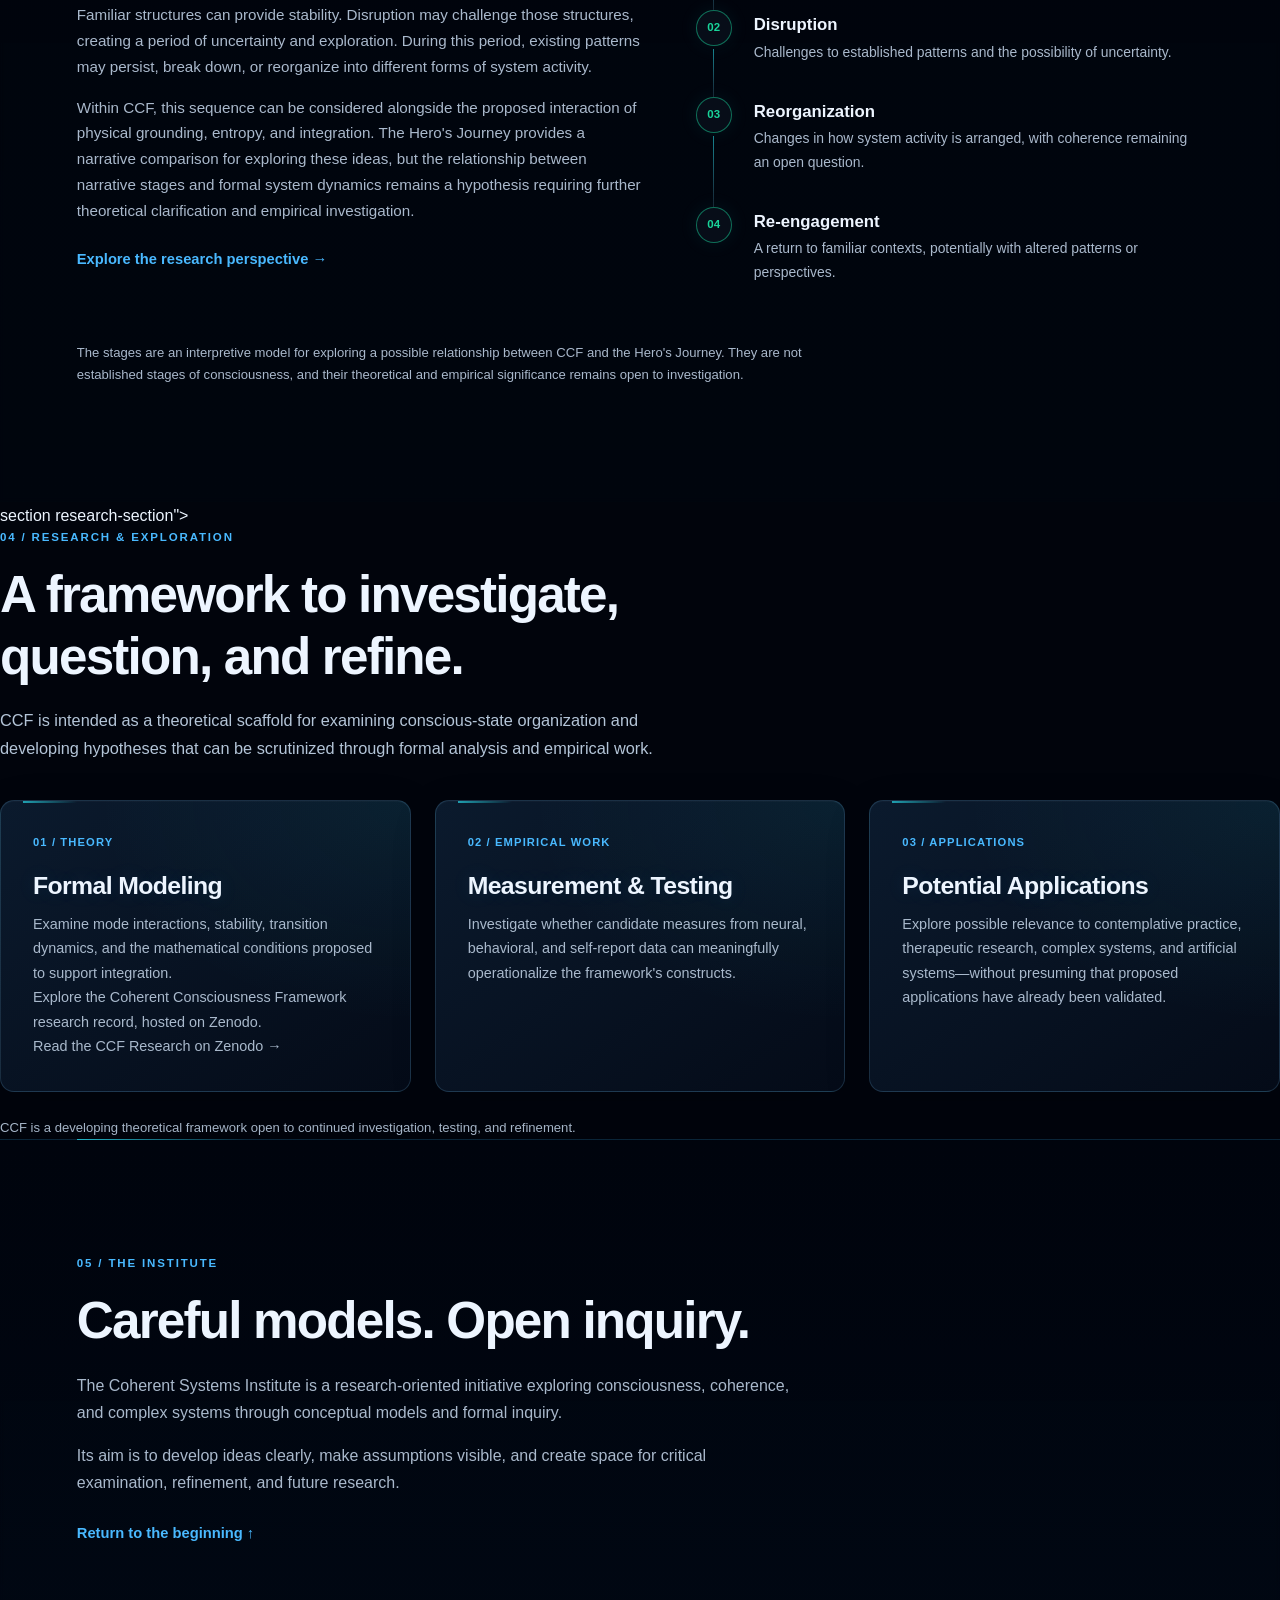
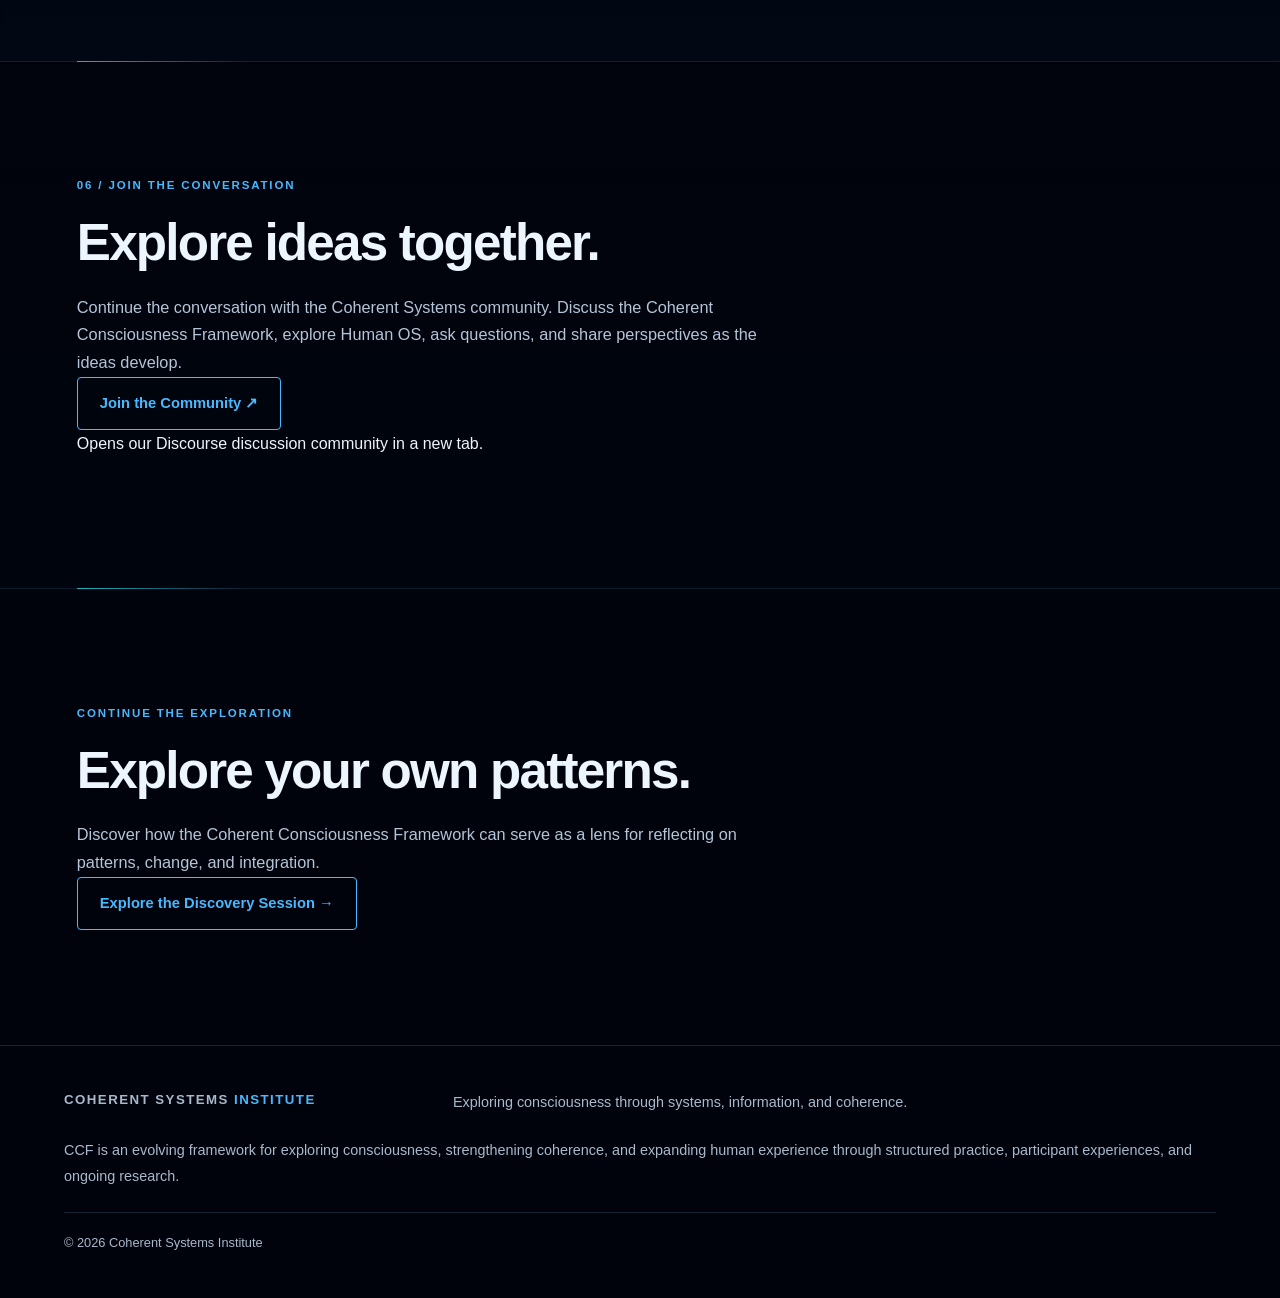
==== commit b887ceb3: "commit" ====
--- a/index.html
+++ b/index.html
@@ -350,55 +350,74 @@
 </section>
 
     <!-- RESEARCH -->
-    <section id="research" class="section research-section">
-      <p class="eyebrow">04 / RESEARCH & EXPLORATION</p>
-
-      <h2>A framework to investigate, question, and refine.</h2>
-
-      <p class="section-intro">
-        CCF is intended as a theoretical scaffold for examining
-        conscious-state organization and developing hypotheses that
-        can be scrutinized through formal analysis and empirical work.
-      </p>
-
-      <div class="cards">
-        <article class="card">
-          <span class="card-number">01 / THEORY</span>
-          <h3>Formal Modeling</h3>
-          <p>
-            Examine mode interactions, stability, transition dynamics,
-            and the mathematical conditions proposed to support
-            integration.
-          </p>
-        </article>
-
-        <article class="card">
-          <span class="card-number">02 / EMPIRICAL WORK</span>
-          <h3>Measurement & Testing</h3>
-          <p>
-            Investigate whether candidate measures from neural,
-            behavioral, and self-report data can meaningfully
-            operationalize the framework's constructs.
-          </p>
-        </article>
-
-        <article class="card">
-          <span class="card-number">03 / APPLICATIONS</span>
-          <h3>Potential Applications</h3>
-          <p>
-            Explore possible relevance to contemplative practice,
-            therapeutic research, complex systems, and artificial
-            systems—without presuming that proposed applications
-            have already been validated.
-          </p>
-        </article>
-      </div>
-
-      <p class="section-footnote">
-        CCF is a developing theoretical framework open to continued
-        investigation, testing, and refinement.
-      </p>
-    </section>
+   section research-section">
+  <p class="eyebrow">04 / RESEARCH & EXPLORATION</p>
+
+  <h2>A framework to investigate, question, and refine.</h2>
+
+  <p class="section-intro">
+    CCF is intended as a theoretical scaffold for examining
+    conscious-state organization and developing hypotheses that
+    can be scrutinized through formal analysis and empirical work.
+  </p>
+
+  <div class="cards">
+
+    <article class="card">
+      <span class="card-number">01 / THEORY</span>
+      <h3>Formal Modeling</h3>
+
+      <p>
+        Examine mode interactions, stability, transition dynamics,
+        and the mathematical conditions proposed to support
+        integration.
+      </p>
+
+      <p>
+        Explore the Coherent Consciousness Framework research
+        record, hosted on Zenodo.
+      </p>
+
+      <p>
+        <a
+          href="https://zenodo.org/records/23540514"
+          target="_blank"
+          rel="noopener noreferrer">
+          Read the CCF Research on Zenodo &rarr;
+        </a>
+      </p>
+    </article>
+
+    <article class="card">
+      <span class="card-number">02 / EMPIRICAL WORK</span>
+      <h3>Measurement &amp; Testing</h3>
+
+      <p>
+        Investigate whether candidate measures from neural,
+        behavioral, and self-report data can meaningfully
+        operationalize the framework's constructs.
+      </p>
+    </article>
+
+    <article class="card">
+      <span class="card-number">03 / APPLICATIONS</span>
+      <h3>Potential Applications</h3>
+
+      <p>
+        Explore possible relevance to contemplative practice,
+        therapeutic research, complex systems, and artificial
+        systems—without presuming that proposed applications
+        have already been validated.
+      </p>
+    </article>
+
+  </div>
+
+  <p class="section-footnote">
+    CCF is a developing theoretical framework open to continued
+    investigation, testing, and refinement.
+  </p>
+</section>
 
     <!-- INSTITUTE -->
     <section id="about" class="section about-section">
